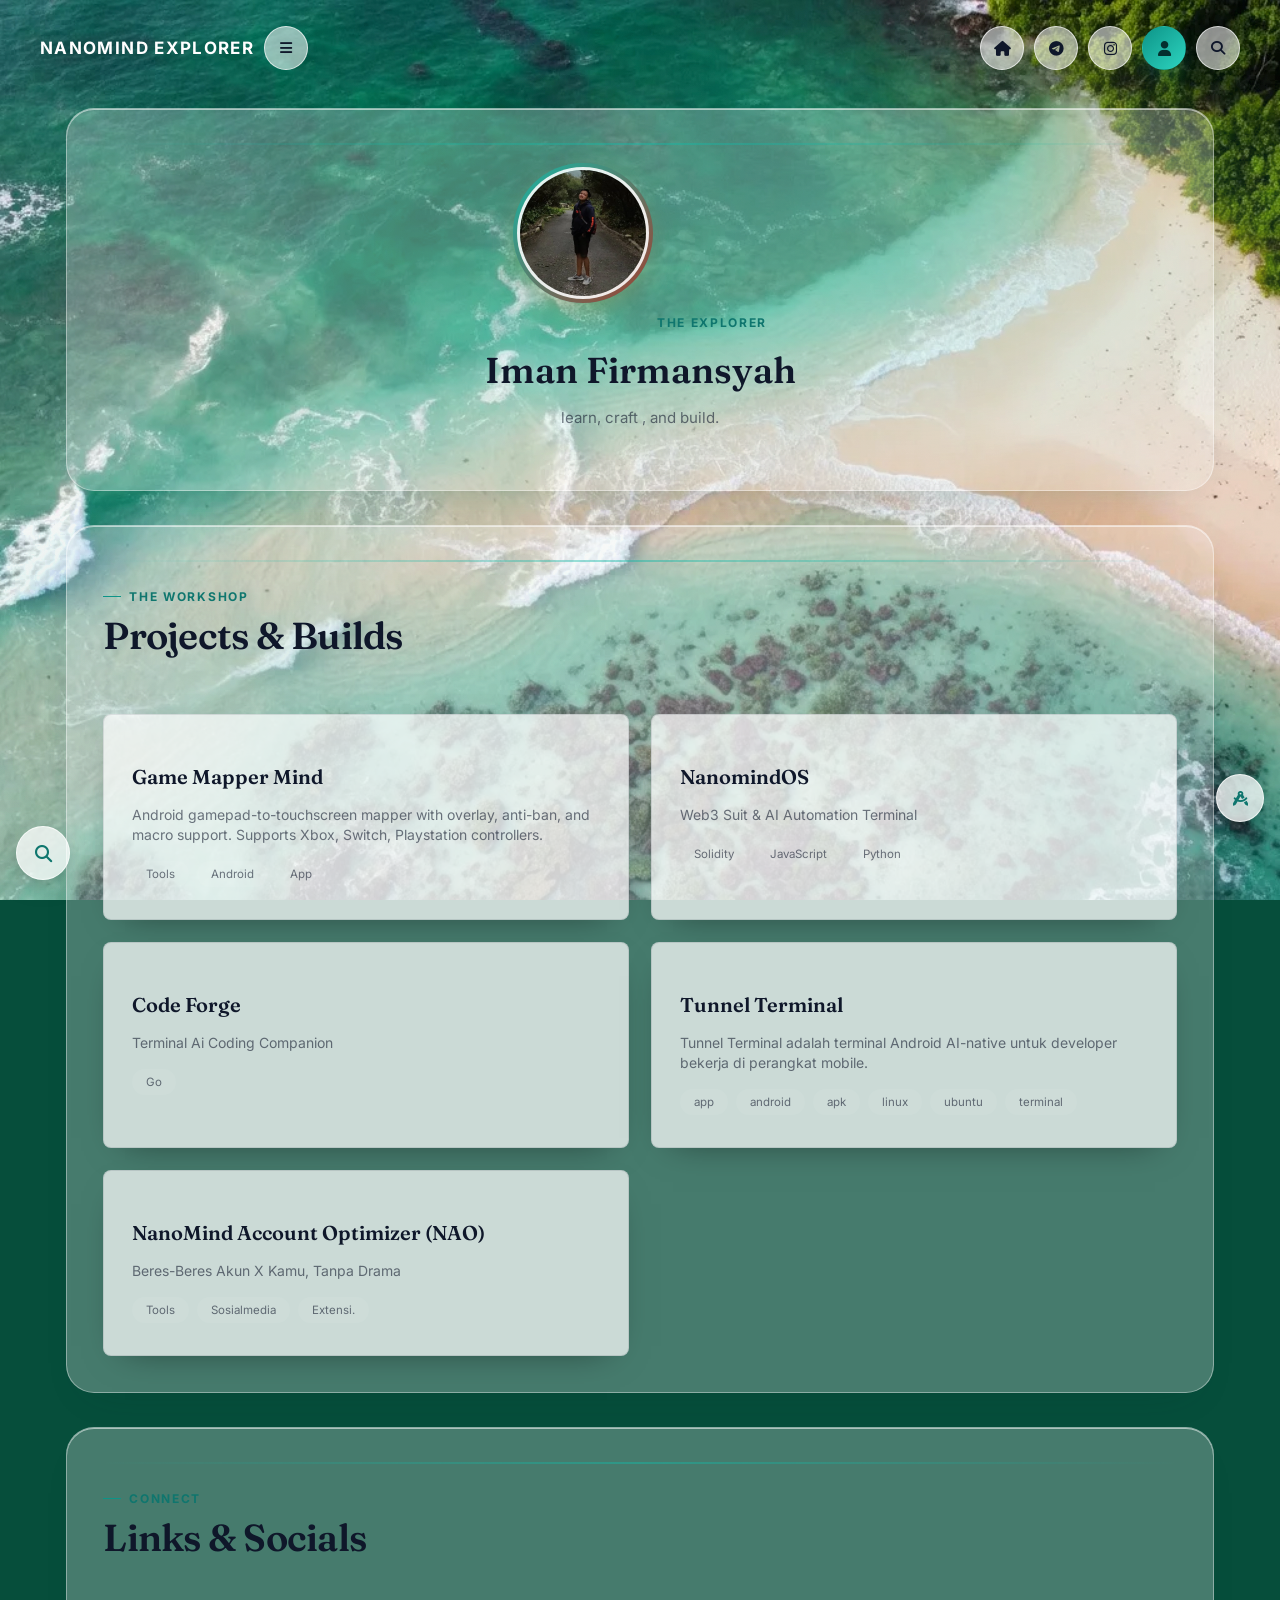
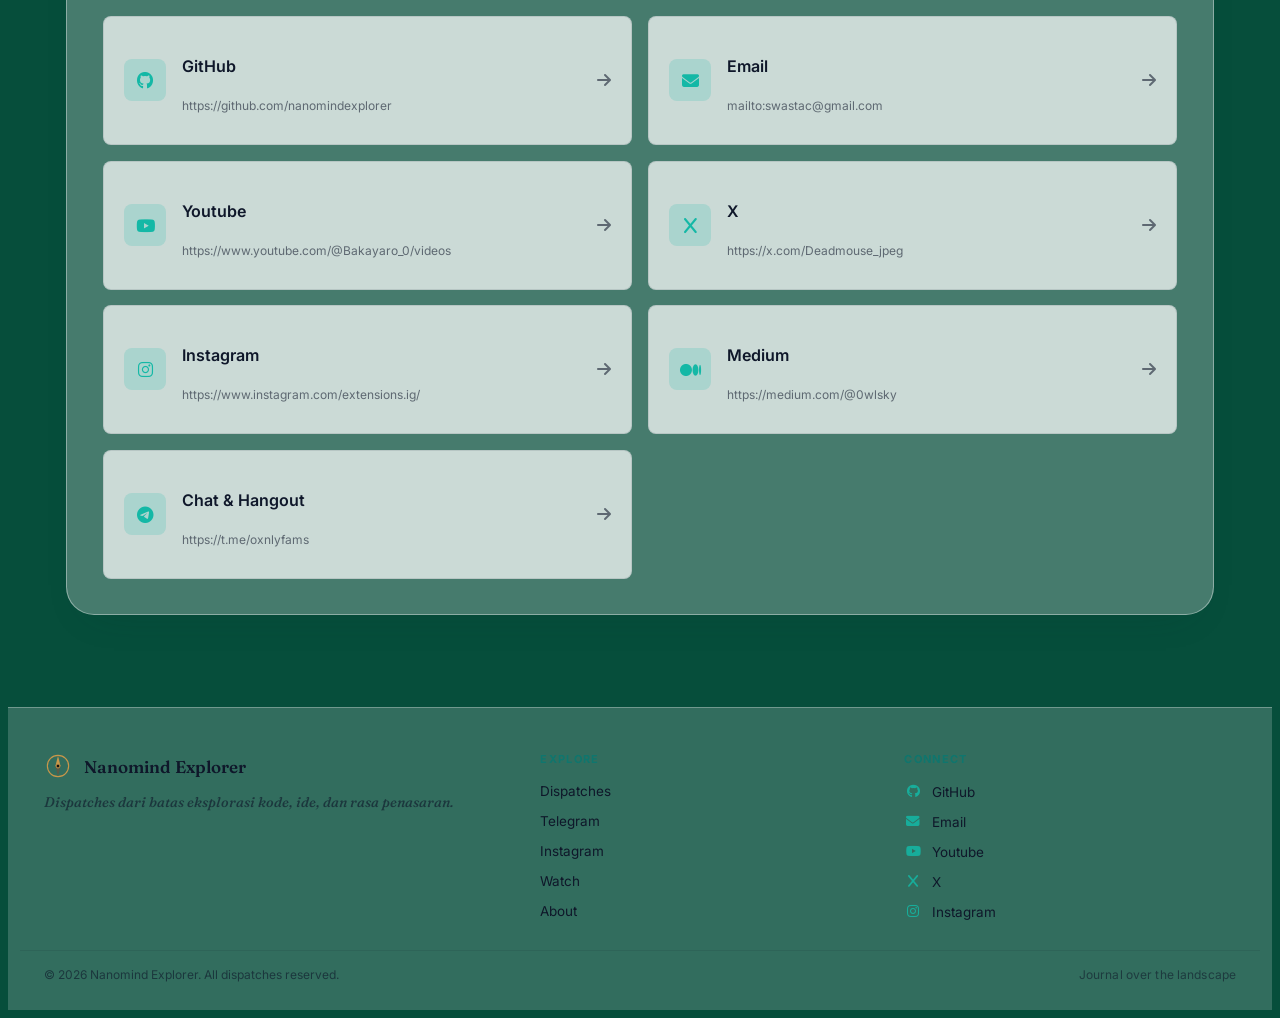
==== about.html @ 2b9ac70d "fix: kill scroll glitch, widen cards, drop panel blur Remove backdrop-filter from wanderlust surface" ====
<!DOCTYPE html>
<html lang="id">
<head>
    <meta charset="UTF-8">
    <meta name="viewport" content="width=1280">
    <script>
    // SELF-HEAL, sekali per browser: paksa bersihkan Service Worker LAMA +
    // seluruh Cache Storage, TANPA bergantung ke siklus update SW normal
    // (yang gak terjamin cepat — bisa nunggu sampai 1 jam / navigasi
    // berikutnya). Taruh paling awal <head>, sebelum resource lain, supaya
    // langsung kejadian begitu HTML ini (yang sudah pasti fresh) kebuka.
    // Naikkan angka di NANOMIND_SW_HEAL_FLAG kalau di masa depan perlu
    // heal ulang lagi.
    (function () {
        var FLAG = 'nanomind_sw_heal_v6';
        try { if (localStorage.getItem(FLAG) === '1') return; } catch (e) { return; }
        if (!('serviceWorker' in navigator)) {
            try { localStorage.setItem(FLAG, '1'); } catch (e) {}
            return;
        }
        Promise.resolve().then(async function () {
            try {
                var regs = await navigator.serviceWorker.getRegistrations();
                await Promise.all(regs.map(function (r) { return r.unregister(); }));
                if (window.caches) {
                    var keys = await caches.keys();
                    await Promise.all(keys.map(function (k) { return caches.delete(k); }));
                }
                try { localStorage.setItem(FLAG, '1'); } catch (e) {}
                if (regs.length) location.reload();
            } catch (e) { /* biarkan alur normal yang urus kalau ini gagal */ }
        });
    })();
    </script>
    <title>About — Nanomind Explorer</title>
    <meta name="description" content="Tentang penulis di balik Nanomind Explorer — proyek, alat, dan cara menghubungi.">
    <meta name="theme-color" content="#064e3b">
    <meta property="og:type" content="website">
    <meta property="og:title" content="About — Nanomind Explorer">
    <meta property="og:description" content="Tentang penulis di balik Nanomind Explorer — proyek, alat, dan cara menghubungi.">
    <meta property="og:image" content="https://raw.githubusercontent.com/NanoMindExplorer/nanomind/main/bg-ghibli-poster.jpg">
    <link rel="icon" type="image/svg+xml" href="favicon.svg">
    <link rel="icon" type="image/png" sizes="32x32" href="icons/icon-32.png">
    <link rel="apple-touch-icon" href="icons/apple-touch-icon.png">
    <link rel="manifest" href="manifest.json">
    <link rel="preconnect" href="https://raw.githubusercontent.com">
    <link rel="preconnect" href="https://api.github.com">
    <link rel="stylesheet" href="https://cdnjs.cloudflare.com/ajax/libs/font-awesome/6.4.0/css/all.min.css">
    <link rel="preload" href="fonts/inter-400.woff2" as="font" type="font/woff2" crossorigin>
    <link rel="preload" href="fonts/fraunces-600.woff2" as="font" type="font/woff2" crossorigin>
    <link rel="stylesheet" href="style.css?v=40">
    <meta http-equiv="Cache-Control" content="no-cache, no-store, must-revalidate">
    <meta http-equiv="Pragma" content="no-cache">
    <meta http-equiv="Expires" content="0">
</head>
<body>
    <a class="skip-link" href="#mainContent">Loncat ke konten</a>
    <div id="offlineBanner" class="offline-banner hidden" role="status">Anda offline — menampilkan cache lokal bila ada.</div>
    <noscript><div style="padding:60px 24px;text-align:center;font-family:sans-serif;background:#14140F;color:#EDE8DA;">Situs ini membutuhkan JavaScript untuk menampilkan konten. Mohon aktifkan JavaScript di browser Anda.</div></noscript>

    <div id="pageLoader" aria-hidden="true">
        <svg class="loader-mark" viewBox="0 0 100 100">
            <circle cx="50" cy="50" r="38" fill="none" stroke="#C9974A" stroke-width="2.4"/>
            <polygon points="50,13 59,50 41,50" fill="#C9974A"/>
            <polygon points="50,87 59,50 41,50" fill="#5C5A48"/>
            <circle cx="50" cy="50" r="6.5" fill="#14140F" stroke="#C9974A" stroke-width="2.2"/>
        </svg>
    </div>

    <div id="navPlaceholder"></div>
    <div class="mobile-nav-backdrop" id="mobileNavBackdrop"></div>
    <div class="mobile-nav-panel" id="mobileNavPanel"></div>

    <main id="mainContent" class="journal-main">
        <div class="journal-stack journal-stack--narrow">
            <section class="section-surface about-hero reveal">
                <div class="avatar-ring mb-6"><img id="aboutAvatar" src="media/avatar.webp" alt="Avatar" width="132" height="132"></div>
                <p class="eyebrow justify-center mb-4">The Explorer</p>
                <h1 class="font-display font-semibold text-4xl md:text-5xl mb-4" style="color:var(--parchment-text)" id="aboutName">Your Name</h1>
                <p class="font-ui max-w-xl mx-auto" style="color:var(--muted-on-ink)" id="aboutBio">Bio</p>
                <div class="mt-6">
                    <button class="btn-ghost hidden admin-only" id="editProfileBtn"><i class="fas fa-pen"></i> Edit Profile</button>
                </div>
            </section>

            <section class="section-surface reveal">
                <div class="section-surface-head flex-wrap gap-4">
                    <div>
                        <span class="eyebrow">The Workshop</span>
                        <h2 class="section-title">Projects & Builds</h2>
                    </div>
                    <button class="btn-primary hidden admin-only" id="addProjectBtn"><i class="fas fa-plus"></i> Add Project</button>
                </div>
                <div class="workshop-grid" id="projectsGrid"></div>
            </section>

            <section class="section-surface reveal">
                <div class="section-surface-head flex-wrap gap-4">
                    <div>
                        <span class="eyebrow">Connect</span>
                        <h2 class="section-title">Links & Socials</h2>
                    </div>
                    <button class="btn-primary hidden admin-only" id="addLinkBtn"><i class="fas fa-plus"></i> Add Link</button>
                </div>
                <div class="grid grid-cols-1 md:grid-cols-2 gap-4" id="linksList"></div>
            </section>
        </div>
    </main>

    <div id="footerPlaceholder"></div>

    <button class="search-fab" id="searchFab" title="Search (Ctrl+K)" aria-label="Buka pencarian"><i class="fas fa-search"></i></button>
    <button class="admin-fab hidden" id="adminFab" title="Admin"><i class="fas fa-compass-drafting"></i></button>
    <button class="back-to-top" id="backToTopBtn" title="Kembali ke atas" aria-label="Kembali ke atas"><i class="fas fa-arrow-up"></i></button>

    <div id="modalsPlaceholder"></div>

    <script src="script.js?v=40"></script>
</body>
</html>
---- style.css ----
/* Nanomind Explorer — design system + Sprint 3 utilities */
@import url("fonts.css");


/* ===== Utility layer (replaces Tailwind CDN) ===== */
.flex { display: flex; }
.inline-flex { display: inline-flex; }
.grid { display: grid; }
.hidden { display: none !important; }
.block { display: block; }
.flex-1 { flex: 1 1 0%; }
.flex-wrap { flex-wrap: wrap; }
.items-center { align-items: center; }
.justify-center { justify-content: center; }
.justify-between { justify-content: space-between; }
.gap-1 { gap: 0.25rem; }
.gap-2 { gap: 0.5rem; }
.gap-3 { gap: 0.75rem; }
.gap-4 { gap: 1rem; }
.grid-cols-1 { grid-template-columns: repeat(1, minmax(0, 1fr)); }
.grid-cols-2 { grid-template-columns: repeat(2, minmax(0, 1fr)); }
@media (min-width: 768px) {
  .md\:grid-cols-2 { grid-template-columns: repeat(2, minmax(0, 1fr)); }
  .md\:text-5xl { font-size: 3rem; line-height: 1.1; }
}
.space-y-4 > * + * { margin-top: 1rem; }

.mt-2 { margin-top: 0.5rem; }
.mt-3 { margin-top: 0.75rem; }
.mt-4 { margin-top: 1rem; }
.mt-5 { margin-top: 1.25rem; }
.mt-6 { margin-top: 1.5rem; }
.mt-8 { margin-top: 2rem; }
.mt-10 { margin-top: 2.5rem; }
.mb-1 { margin-bottom: 0.25rem; }
.mb-2 { margin-bottom: 0.5rem; }
.mb-3 { margin-bottom: 0.75rem; }
.mb-4 { margin-bottom: 1rem; }
.mb-5 { margin-bottom: 1.25rem; }
.mb-6 { margin-bottom: 1.5rem; }
.mb-8 { margin-bottom: 2rem; }
.mx-auto { margin-left: auto; margin-right: auto; }
.mx-6 { margin-left: 1.5rem; margin-right: 1.5rem; }
.my-16 { margin-top: 4rem; margin-bottom: 4rem; }
.px-6 { padding-left: 1.5rem; padding-right: 1.5rem; }
.py-10 { padding-top: 2.5rem; padding-bottom: 2.5rem; }
.pt-2 { padding-top: 0.5rem; }

.w-14 { width: 3.5rem; }
.h-14 { height: 3.5rem; }
.w-full { width: 100%; }
.min-w-0 { min-width: 0; }
.max-w-xl { max-width: 36rem; }
.max-w-\[820px\] { max-width: 820px; }

.text-xs { font-size: 0.75rem; line-height: 1rem; }
.text-sm { font-size: 0.875rem; line-height: 1.25rem; }
.text-xl { font-size: 1.25rem; line-height: 1.75rem; }
.text-2xl { font-size: 1.5rem; line-height: 2rem; }
.text-3xl { font-size: 1.875rem; line-height: 2.25rem; }
.text-4xl { font-size: 2.25rem; line-height: 2.5rem; }
.text-5xl { font-size: 3rem; line-height: 1.1; }
.text-center { text-align: center; }
.text-left { text-align: left; }
.font-semibold { font-weight: 600; }
.rounded-lg { border-radius: 0.5rem; }

/* micro-interaction helpers */
.pressable { transition: transform 0.2s cubic-bezier(0.16,1,0.3,1), box-shadow 0.25s; }
.pressable:active { transform: scale(0.98); }
.img-cover { width: 100%; height: 100%; object-fit: cover; display: block; }
.img-fade { opacity: 0; transition: opacity 0.45s ease; }
.img-fade.is-loaded { opacity: 1; }

/* ============================================================
   NANOMIND EXPLORER — "EXPEDITION JOURNAL" DESIGN SYSTEM
   Shared across index.html, article.html, about.html
   ============================================================ */

:root {
    /* Shell (dark, photography-forward) */
    --ink: #14140F;
    --ink-2: #1B1A13;
    --ink-3: #242219;
    --border-ink: rgba(237, 232, 218, 0.10);
    --border-ink-strong: rgba(237, 232, 218, 0.22);
    --parchment-text: #EDE8DA;
    --muted-on-ink: #9C9585;

    /* Reading page (paper, warm) */
    --paper: #F1ECDD;
    --paper-2: #E7E0CB;
    --ink-text: #221E12;
    --muted-on-paper: #6B6455;
    --border-paper: rgba(34, 30, 18, 0.12);

    /* Signature accents */
    --brass: #C9974A;
    --brass-soft: rgba(201, 151, 74, 0.16);
    --rust: #A23E2E;
    --rust-soft: rgba(162, 62, 46, 0.16);
    --moss: #5C6E4F;
    --moss-soft: rgba(92, 110, 79, 0.16);
    --slate: #4A5A63;
    --slate-soft: rgba(74, 90, 99, 0.16);

    --accent: var(--brass);
    --accent-soft: var(--brass-soft);
}
.accent-brass { --accent: var(--brass); --accent-soft: var(--brass-soft); }
.accent-rust { --accent: var(--rust); --accent-soft: var(--rust-soft); }
.accent-moss { --accent: var(--moss); --accent-soft: var(--moss-soft); }
.accent-slate { --accent: var(--slate); --accent-soft: var(--slate-soft); }

* { -webkit-tap-highlight-color: transparent; box-sizing: border-box; }
html {
    scroll-behavior: smooth;
    /* Cegah scroll-chaining: scroll vertikal halaman gak nyeret ke rail horizontal
       atau sebaliknya — sumber glitch saat scroll lewat section dgn overflow. */
    overscroll-behavior-y: none;
}
@media (prefers-reduced-motion: reduce) {
    html { scroll-behavior: auto; }
}
body {
    font-family: 'Source Serif 4', Georgia, serif;
    background: var(--ink);
    color: var(--parchment-text);
    overflow-x: hidden;
    min-height: 100vh;
    position: relative;
}
body.has-living-bg { background: #0b0d0b; }
.font-display { font-family: 'Fraunces', Georgia, serif; font-optical-sizing: auto; }
.font-ui { font-family: 'Inter', sans-serif; }
a { color: inherit; }
@media (prefers-reduced-motion: reduce) {
    *, *::before, *::after { animation-duration: 0.001ms !important; animation-iteration-count: 1 !important; transition-duration: 0.001ms !important; scroll-behavior: auto !important; }
}

/* ===== Ghibli-inspired background — static art only (no video shake) =====
   z-index: -1 keeps bg behind all content without stacking hacks */
.living-bg {
    position: fixed;
    inset: 0;
    z-index: -1;
    overflow: hidden;
    pointer-events: none;
    background: #121410;
}
.living-bg-poster {
    position: absolute;
    inset: 0;
    width: 100%;
    height: 100%;
    background-color: #121410;
    background-image: url('media/bg-ghibli-poster.jpg');
    background-size: cover;
    background-position: center center;
    background-repeat: no-repeat;
    /* Brighter so laundry/river scene reads clearly */
    filter: brightness(1.08) contrast(1.04) saturate(1.06);
    image-rendering: auto;
}
@supports (background-image: url('media/bg-ghibli-poster.webp')) {
    .living-bg-poster { background-image: url('media/bg-ghibli-poster.webp'); }
}
/* Soft warm wash — even, no edge hotspots that look like banding */
.living-bg-glow {
    position: absolute;
    inset: 0;
    background:
        radial-gradient(ellipse 70% 55% at 50% 40%, rgba(255, 210, 140, 0.12), transparent 70%),
        radial-gradient(ellipse 55% 45% at 20% 75%, rgba(90, 130, 110, 0.08), transparent 65%);
    opacity: 1;
}
/* Slightly stronger even scrim so journal panels sit cleanly on landscape */
.living-bg-veil {
    position: absolute;
    inset: 0;
    background: rgba(12, 14, 12, 0.48);
}
.living-bg-noise {
    position: absolute;
    inset: 0;
    opacity: 0.02;
    background-image: url("data:image/svg+xml,%3Csvg viewBox='0 0 200 200' xmlns='http://www.w3.org/2000/svg'%3E%3Cfilter id='n'%3E%3CfeTurbulence type='fractalNoise' baseFrequency='0.9' numOctaves='2' stitchTiles='stitch'/%3E%3C/filter%3E%3Crect width='100%25' height='100%25' filter='url(%23n)'/%3E%3C/svg%3E");
    background-size: 160px 160px;
    pointer-events: none;
}
@media (max-width: 720px) {
    .living-bg-poster {
        filter: brightness(1.05) contrast(1.03) saturate(1.05);
    }
    .living-bg-veil {
        background: rgba(12, 14, 12, 0.52);
    }
}

/* ===== Journal layout — content panels over landscape (Option A) ===== */
.journal-main { position: relative; z-index: 1; }
.journal-stack {
    max-width: 1200px;
    margin: 0 auto;
    padding: 0 20px 72px;
    display: flex;
    flex-direction: column;
    gap: 28px;
}
.journal-stack--narrow { max-width: 1000px; padding-top: 28px; }
.section-surface {
    /* Background jadi solid (sebelumnya rgba 0.92 + backdrop-filter blur).
       backdrop-filter pada banyak section + position:fixed bg adalah sumber
       glitch/tearing saat scroll — blur direpaint tiap frame di GPU mobile.
       Solid bg + contain:paint menghilangkan beban itu tanpa ngaruh visually. */
    background: rgb(20, 19, 14);
    border: 1px solid var(--border-ink);
    border-radius: 14px;
    padding: clamp(22px, 3.5vw, 36px);
    box-shadow:
        0 18px 50px -28px rgba(0, 0, 0, 0.75),
        0 0 0 1px rgba(201, 151, 74, 0.04);
    contain: paint;
    will-change: auto;
}
.section-surface-head {
    display: flex;
    align-items: flex-start;
    justify-content: space-between;
    gap: 16px;
    margin-bottom: 22px;
}
.section-title {
    font-family: 'Fraunces', Georgia, serif;
    font-weight: 600;
    font-size: clamp(1.65rem, 3vw, 2.15rem);
    color: var(--parchment-text);
    margin-top: 10px;
    letter-spacing: -0.01em;
    line-height: 1.15;
}
.section-title--lg { font-size: clamp(2rem, 4vw, 2.75rem); }
.section-sub {
    font-family: 'Inter', sans-serif;
    font-size: 13.5px;
    color: var(--muted-on-ink);
    margin-top: 8px;
    max-width: 36rem;
    line-height: 1.5;
}
.section-sub a.text-brass,
a.text-brass { color: var(--brass); text-decoration: none; border-bottom: 1px solid rgba(201,151,74,0.35); }
.section-sub a.text-brass:hover { border-bottom-color: var(--brass); }
.section-empty { color: var(--muted-on-ink); font-family: 'Inter', sans-serif; }

/* ===== Skeletons ===== */
.skeleton-block {
    background: linear-gradient(90deg,
        rgba(255,255,255,0.04) 0%,
        rgba(255,255,255,0.09) 50%,
        rgba(255,255,255,0.04) 100%);
    background-size: 200% 100%;
    animation: skeletonShimmer 1.4s ease-in-out infinite;
    border-radius: 10px;
}
@keyframes skeletonShimmer {
    0% { background-position: 100% 0; }
    100% { background-position: -100% 0; }
}
.skeleton-line {
    height: 12px;
    border-radius: 6px;
    margin-bottom: 12px;
    background: linear-gradient(90deg, rgba(255,255,255,0.05), rgba(255,255,255,0.1), rgba(255,255,255,0.05));
    background-size: 200% 100%;
    animation: skeletonShimmer 1.4s ease-in-out infinite;
}
.skeleton-line.w-32 { width: 8rem; height: 10px; }
.skeleton-line.w-24 { width: 6rem; }
.skeleton-line.w-full { width: 100%; height: 14px; }
.skeleton-line.w-4\/5 { width: 80%; }
.skeleton-hero { min-height: 70vh; }
.skeleton-hero-inner { width: 100%; min-height: 70vh; border-radius: 0 0 16px 16px; }
.skeleton-potd { display: grid; grid-template-columns: 1.35fr 1fr; gap: 0; min-height: 220px; }
@media (max-width: 860px) { .skeleton-potd { grid-template-columns: 1fr; } }
.skeleton-potd-img { min-height: 220px; border-radius: 8px; }
.skeleton-potd-text { padding: 28px 8px 8px 28px; }
.skeleton-x-rail { display: flex; gap: 16px; overflow: hidden; }
.skeleton-x-card { flex: 0 0 260px; height: 300px; }
.skeleton-dispatch-grid {
    display: grid;
    grid-template-columns: repeat(6, 1fr);
    gap: 22px;
    width: 100%;
    grid-column: 1 / -1;
}
.skeleton-card { min-height: 220px; }
.skeleton-card.span-4 { grid-column: span 4; min-height: 280px; }
.skeleton-card.span-2 { grid-column: span 2; }
@media (max-width: 860px) {
    .skeleton-dispatch-grid { grid-template-columns: 1fr 1fr; }
    .skeleton-card.span-4, .skeleton-card.span-2 { grid-column: span 2; min-height: 200px; }
}

/* ===== X Articles horizontal rail ===== */
.x-rail {
    display: flex;
    gap: 16px;
    overflow-x: auto;
    padding-bottom: 8px;
    /* scroll-snap: proximity (bukan mandatory) — mandatory bikin snap-glitch
       saat scroll vertikal halaman, terutama di trackpad / mouse wheel. */
    scroll-snap-type: x proximity;
    -webkit-overflow-scrolling: touch;
    scrollbar-width: thin;
    scrollbar-color: var(--border-ink-strong) transparent;
    overscroll-behavior-x: contain;
}
.x-rail::-webkit-scrollbar { height: 6px; }
.x-rail::-webkit-scrollbar-thumb { background: var(--border-ink-strong); border-radius: 10px; }

/* Tombol panah kiri/kanan — elemen TERPISAH dari kartu, gak pernah
   nyentuh event klik kartu sama sekali. Scroll mouse-wheel (vertikal)
   di atas rail juga otomatis diterjemahkan jadi scroll horizontal
   lewat JS (lihat enableRailDragScroll di script.js). */
.rail-nav-wrap { position: relative; }
.rail-nav-btn {
    position: absolute; top: 50%; transform: translateY(-50%);
    z-index: 5; width: 36px; height: 36px; border-radius: 50%;
    background: rgba(20, 20, 15, 0.85); border: 1px solid rgba(237, 232, 218, 0.18);
    color: #EDE8DA; display: flex; align-items: center; justify-content: center;
    cursor: pointer; transition: background 0.2s, color 0.2s, transform 0.2s;
    backdrop-filter: blur(6px); font-size: 13px;
}
.rail-nav-btn:hover { background: var(--brass); color: #14140F; }
.rail-nav-btn:focus-visible { outline: 2px solid var(--brass); outline-offset: 2px; }
.rail-nav-prev { left: -6px; }
.rail-nav-next { right: -6px; }
@media (max-width: 780px) {
    /* Layar sentuh udah native swipe — tombol panah cuma nambah noise */
    .rail-nav-btn { display: none; }
}
.x-card {
    flex: 0 0 min(280px, 78vw);
    scroll-snap-align: start;
    display: flex;
    flex-direction: column;
    border-radius: 12px;
    overflow: hidden;
    background: linear-gradient(165deg, rgba(36, 40, 44, 0.95), rgba(22, 21, 16, 0.98));
    border: 1px solid rgba(74, 90, 99, 0.42);
    box-shadow: inset 0 1px 0 rgba(255,255,255,0.04);
    text-decoration: none;
    color: inherit;
    transition: transform 0.35s cubic-bezier(0.16,1,0.3,1), border-color 0.25s, box-shadow 0.35s;
}
.x-card:hover {
    transform: translateY(-3px);
    border-color: rgba(201, 151, 74, 0.45);
    box-shadow: 0 14px 36px -18px rgba(0,0,0,0.65), inset 0 1px 0 rgba(255,255,255,0.06);
}
.x-card:focus-visible { outline: 2px solid var(--brass); outline-offset: 3px; }
.x-card .x-thumb {
    position: relative;
    aspect-ratio: 16/10;
    overflow: hidden;
    background: var(--ink);
}
.x-card .x-thumb picture { display: block; width: 100%; height: 100%; }
.x-card .x-thumb img {
    width: 100%; height: 100%; object-fit: cover; display: block;
    transition: transform 0.7s cubic-bezier(0.16,1,0.3,1);
    -webkit-user-drag: none; /* Chrome/Safari: cegah native image-drag */
    user-drag: none;
}
.x-card:hover .x-thumb img { transform: scale(1.05); }
.x-card .x-thumb .x-source-badge { top: 10px; left: 10px; }
.x-card .x-body { padding: 14px 14px 16px; display: flex; flex-direction: column; gap: 8px; flex: 1; }

/* === Placeholder cards (sebelum fxtwitter fetch selesai) === */
.x-card-placeholder .x-thumb-placeholder {
    width: 100%; height: 100%;
    display: flex; align-items: center; justify-content: center;
    background: linear-gradient(135deg, rgba(36,40,44,0.6), rgba(22,21,16,0.8));
    color: rgba(201,151,74,0.4);
    font-size: 32px;
}
.x-card-placeholder .x-body h3 {
    color: var(--muted-on-ink);
    font-style: italic;
    opacity: 0.7;
}
.x-dek-placeholder { opacity: 0.5; font-size: 13px; }
.x-meta-placeholder { opacity: 0.4; }
.x-card-placeholder:hover { border-color: rgba(201,151,74,0.3); }
.x-card-placeholder:hover .x-thumb-placeholder { color: rgba(201,151,74,0.6); }
.x-card .x-body h3 {
    font-family: 'Fraunces', serif;
    font-weight: 600;
    font-size: 16.5px;
    line-height: 1.3;
    color: var(--parchment-text);
    display: -webkit-box;
    -webkit-line-clamp: 3;
    -webkit-box-orient: vertical;
    overflow: hidden;
}
.x-card .x-dek {
    font-family: 'Inter', sans-serif;
    font-size: 12px;
    line-height: 1.45;
    color: var(--muted-on-ink);
    display: -webkit-box;
    -webkit-line-clamp: 2;
    -webkit-box-orient: vertical;
    overflow: hidden;
}
.x-card .x-meta {
    margin-top: auto;
    font-family: 'Inter', sans-serif;
    font-size: 11px;
    color: var(--muted-on-ink);
    display: flex;
    gap: 8px;
    align-items: center;
    padding-top: 4px;
}

/* About hero inside panel */
.about-hero { text-align: center; padding-top: 36px; padding-bottom: 36px; }
.avatar-ring {
    position: relative;
    padding: 4px;
    border-radius: 50%;
    background: linear-gradient(135deg, var(--brass), var(--rust));
    display: inline-block;
    box-shadow: 0 12px 36px -12px rgba(201, 151, 74, 0.55);
}
.avatar-ring img {
    border-radius: 50%;
    display: block;
    width: 132px;
    height: 132px;
    object-fit: cover;
    background: var(--ink-3);
    border: 3px solid var(--ink-2);
}
.about-hero #aboutName { margin-top: 4px; }
.about-hero #aboutBio {
    max-width: 34rem;
    margin-left: auto;
    margin-right: auto;
    line-height: 1.6;
    font-size: 15px;
}
a:focus-visible, button:focus-visible, [tabindex]:focus-visible, input:focus-visible, textarea:focus-visible, select:focus-visible { outline: 2px solid var(--brass); outline-offset: 3px; border-radius: 4px; }
::selection { background: var(--brass); color: var(--ink); }
::-webkit-scrollbar { width: 8px; height: 8px; } ::-webkit-scrollbar-track { background: var(--ink); } ::-webkit-scrollbar-thumb { background: var(--border-ink-strong); border-radius: 10px; }

/* ===== Page Loader ===== */
#pageLoader { position: fixed; inset: 0; background: var(--ink); z-index: 500; display: flex; align-items: center; justify-content: center; transition: opacity 0.5s ease, visibility 0.5s ease; }
#pageLoader.hide { opacity: 0; visibility: hidden; }
.loader-mark { width: 56px; height: 56px; animation: pulseMark 1.5s ease-in-out infinite; }
@keyframes pulseMark { 0%, 100% { transform: scale(1); opacity: 1; } 50% { transform: scale(1.12); opacity: 0.55; } }

/* ===== Article direct-fetch loading state =====
   Tampil saat X/Medium article di-fetch langsung by-ID (fallback kalau
   bulk load belum kelar / gagal sebagian). */
.article-loading-state {
    max-width: 640px;
    margin: 96px auto;
    padding: 48px 24px;
    text-align: center;
    font-family: 'Inter', sans-serif;
    color: var(--parchment-text);
}
.article-loading-spinner {
    width: 42px;
    height: 42px;
    margin: 0 auto 22px;
    border: 3px solid rgba(201, 151, 74, 0.18);
    border-top-color: var(--brass);
    border-radius: 50%;
    animation: articleSpin 0.9s linear infinite;
}
@keyframes articleSpin { to { transform: rotate(360deg); } }
.article-loading-sub { color: var(--muted-on-ink); font-size: 12.5px; margin-top: 6px; }

/* ===== Utility / type scale ===== */
.reveal { opacity: 0; transform: translateY(28px); transition: all 0.9s cubic-bezier(0.16, 1, 0.3, 1); }
.reveal.visible { opacity: 1; transform: translateY(0); }
.eyebrow { font-family: 'Inter', sans-serif; font-size: 12px; font-weight: 700; letter-spacing: 0.14em; text-transform: uppercase; color: var(--accent); display: inline-flex; align-items: center; gap: 8px; }
.eyebrow::before { content: ''; width: 18px; height: 1.5px; background: var(--accent); display: inline-block; }
.eyebrow.justify-center { justify-content: center; }
.eyebrow.justify-center::before { display: none; }
.rule { height: 1px; background: var(--border-ink); border: none; }
.rule-paper { height: 1px; background: var(--border-paper); border: none; }
.t-display { font-family: 'Fraunces', Georgia, serif; font-weight: 600; letter-spacing: -0.01em; color: var(--parchment-text); line-height: 1.15; }
.t-body { font-family: 'Source Serif 4', Georgia, serif; color: var(--parchment-text); line-height: 1.65; }
.t-ui { font-family: 'Inter', sans-serif; color: var(--parchment-text); }
.t-meta { font-family: 'Inter', sans-serif; font-size: 12px; color: var(--muted-on-ink); letter-spacing: 0.01em; }
.t-muted { color: var(--muted-on-ink); }

/* ===== Reading progress (article) ===== */
.reading-progress {
    position: fixed;
    top: 0;
    left: 0;
    height: 3px;
    width: 0%;
    z-index: 60;
    background: linear-gradient(90deg, var(--brass), #E0B067);
    box-shadow: 0 0 12px rgba(201, 151, 74, 0.45);
    pointer-events: none;
    transition: width 0.08s linear;
}

/* ===== Nav ===== */
.site-nav {
    position: sticky;
    top: 0;
    z-index: 40;
    backdrop-filter: blur(18px) saturate(1.2);
    -webkit-backdrop-filter: blur(18px) saturate(1.2);
    background: rgba(14, 14, 11, 0.82);
    border-bottom: 1px solid rgba(201, 151, 74, 0.14);
    box-shadow: 0 8px 28px -18px rgba(0, 0, 0, 0.65);
}
.nav-inner { max-width: 1200px; margin: 0 auto; padding: 14px 24px; display: flex; align-items: center; justify-content: space-between; gap: 16px; }
.brand-cluster { display: flex; align-items: center; gap: 10px; }
.wl-burger,
.wl-nav-circles { display: none; }
.brand { display: flex; align-items: center; gap: 12px; text-decoration: none; }
.brand:hover .brand-name { color: var(--brass); }
.brand-mark { width: 34px; height: 34px; flex-shrink: 0; filter: drop-shadow(0 2px 8px rgba(201,151,74,0.25)); transition: transform 0.3s; }
.brand:hover .brand-mark { transform: rotate(-8deg) scale(1.04); }
.brand-name { font-family: 'Fraunces', serif; font-weight: 600; font-size: 19px; letter-spacing: 0.01em; color: var(--parchment-text); transition: color 0.2s; }
.brand-tagline { font-family: 'Inter', sans-serif; font-size: 10.5px; color: var(--muted-on-ink); letter-spacing: 0.04em; display: block; margin-top: -2px; max-width: 220px; white-space: nowrap; overflow: hidden; text-overflow: ellipsis; }
.nav-links {
    display: flex;
    align-items: center;
    gap: 4px;
    padding: 4px;
    border-radius: 100px;
    background: rgba(255,255,255,0.03);
    border: 1px solid var(--border-ink);
}
.nav-link {
    font-family: 'Inter', sans-serif;
    font-size: 13.5px;
    font-weight: 500;
    padding: 8px 16px;
    border-radius: 100px;
    color: var(--muted-on-ink);
    transition: all 0.22s;
    position: relative;
    text-decoration: none;
}
.nav-link:hover { color: var(--parchment-text); background: rgba(255,255,255,0.05); }
.nav-link.active {
    color: #16140C;
    background: linear-gradient(135deg, var(--brass), #D4A85A);
    font-weight: 600;
    box-shadow: 0 4px 14px -4px rgba(201, 151, 74, 0.55);
}
.nav-icon-btn {
    width: 40px; height: 40px; border-radius: 12px;
    background: rgba(255,255,255,0.04);
    border: 1px solid var(--border-ink);
    color: var(--parchment-text);
    display: flex; align-items: center; justify-content: center;
    font-size: 14px; transition: all 0.25s;
}
.nav-icon-btn:hover { border-color: var(--brass); color: var(--brass); background: var(--brass-soft); }
.mobile-menu-btn { display: none; }
@media (max-width: 860px) {
    .nav-links { display: none; }
    .mobile-menu-btn { display: flex; }
    .brand-tagline { display: none; }
}
.mobile-nav-backdrop { position: fixed; inset: 0; background: rgba(0,0,0,0.6); z-index: 85; opacity: 0; pointer-events: none; transition: opacity 0.3s; }
.mobile-nav-backdrop.open { opacity: 1; pointer-events: auto; }
.mobile-nav-panel {
    position: fixed; top: 0; right: 0; height: 100vh; width: 78vw; max-width: 320px;
    background: rgba(18, 17, 13, 0.98);
    border-left: 1px solid rgba(201, 151, 74, 0.16);
    z-index: 90;
    transform: translateX(100%);
    transition: transform 0.4s cubic-bezier(0.16,1,0.3,1);
    padding: 100px 28px 40px;
    display: flex; flex-direction: column; gap: 6px;
    backdrop-filter: blur(16px);
}
.mobile-nav-panel.open { transform: translateX(0); }
.mobile-nav-panel a {
    font-family: 'Inter', sans-serif;
    padding: 14px 16px;
    font-size: 16px;
    font-weight: 600;
    color: var(--muted-on-ink);
    border-radius: 12px;
    border: 1px solid transparent;
    text-decoration: none;
}
.mobile-nav-panel a.active {
    color: var(--ink);
    background: linear-gradient(135deg, var(--brass), #D4A85A);
    border-color: transparent;
}
.mobile-nav-panel a:hover:not(.active) { color: var(--brass); background: rgba(201,151,74,0.08); border-color: rgba(201,151,74,0.2); }

/* ===== Buttons ===== */
.btn-primary {
    font-family: 'Inter', sans-serif;
    background: linear-gradient(135deg, var(--brass), #E0B067);
    color: #16140C; font-weight: 700; font-size: 14px;
    padding: 13px 26px; border-radius: 8px;
    transition: transform 0.25s cubic-bezier(0.16,1,0.3,1), box-shadow 0.3s, filter 0.25s;
    display: inline-flex; align-items: center; justify-content: center; gap: 8px;
    border: none; letter-spacing: 0.01em; cursor: pointer;
}
.btn-primary:hover { box-shadow: 0 10px 28px -6px rgba(201,151,74,0.55); transform: translateY(-2px); filter: brightness(1.03); }
.btn-primary:active { transform: translateY(0) scale(0.98); }
.btn-primary:disabled { opacity: 0.55; transform: none; box-shadow: none; filter: none; }
.btn-ghost {
    font-family: 'Inter', sans-serif;
    background: transparent;
    border: 1px solid var(--border-ink-strong);
    color: var(--parchment-text); font-weight: 500; font-size: 14px;
    padding: 12px 24px; border-radius: 8px;
    transition: transform 0.25s cubic-bezier(0.16,1,0.3,1), border-color 0.25s, color 0.25s, background 0.25s;
    display: inline-flex; align-items: center; justify-content: center; gap: 8px;
    cursor: pointer;
}
.btn-ghost:hover { border-color: var(--brass); color: var(--brass); background: rgba(201,151,74,0.06); transform: translateY(-1px); }
.btn-ghost:active { transform: scale(0.98); }
.btn-ghost.on-paper { border-color: var(--border-paper); color: var(--ink-text); }
.btn-ghost.on-paper:hover { border-color: var(--rust); color: var(--rust); }

/* ===== Cards: Dispatch (article) cards ===== */
.dispatch-card { position: relative; display: block; border-radius: 8px; overflow: hidden; background: var(--ink-2); border: 1px solid var(--border-ink); transition: transform 0.45s cubic-bezier(0.16,1,0.3,1), border-color 0.3s, box-shadow 0.35s; box-shadow: 0 12px 36px -22px rgba(0,0,0,0.7); }
.dispatch-card:hover {
    transform: translateY(-3px);
    border-color: var(--border-ink-strong);
    box-shadow: 0 18px 44px -18px rgba(0,0,0,0.75), 0 0 0 1px rgba(201,151,74,0.14);
}
.dispatch-card .thumb { position: relative; overflow: hidden; aspect-ratio: 4/3; background: var(--ink-3); }
.dispatch-card.size-lg .thumb { aspect-ratio: 16/10; }
.dispatch-card .thumb picture { display: block; width: 100%; height: 100%; }
.dispatch-card .thumb img { width: 100%; height: 100%; object-fit: cover; transition: transform 0.8s cubic-bezier(0.16,1,0.3,1); display: block; }
.dispatch-card:hover .thumb img { transform: scale(1.06); }
.dispatch-card .thumb::after { content: ''; position: absolute; inset: 0; background: linear-gradient(to top, rgba(20,20,15,0.85), transparent 55%); }
.dispatch-card.from-x { border-color: rgba(74, 90, 99, 0.45); }
.dispatch-card.from-medium { border-color: rgba(92, 110, 79, 0.45); }
.dispatch-card .card-body { padding: 18px 4px 4px; }
.dispatch-card .card-eyebrow { font-family: 'Inter', sans-serif; font-size: 10.5px; font-weight: 700; letter-spacing: 0.1em; text-transform: uppercase; color: var(--accent); margin-bottom: 8px; display: block; }
.dispatch-card h3 { font-family: 'Fraunces', serif; font-weight: 600; line-height: 1.25; color: var(--parchment-text); }
.dispatch-card.size-lg h3 { font-size: 26px; } .dispatch-card.size-md h3 { font-size: 19px; } .dispatch-card.size-sm h3 { font-size: 16px; }
.dispatch-card .card-dek {
    font-family: 'Inter', sans-serif;
    font-size: 12.5px;
    line-height: 1.45;
    color: var(--muted-on-ink);
    margin-top: 8px;
    display: -webkit-box;
    -webkit-line-clamp: 2;
    -webkit-box-orient: vertical;
    overflow: hidden;
}
.dispatch-card.size-sm .card-dek { display: none; }
.dispatch-card .card-meta { font-family: 'Inter', sans-serif; font-size: 11.5px; color: var(--muted-on-ink); margin-top: 10px; display: flex; gap: 10px; align-items: center; }
/* X badge reused on rail + cards */
.x-source-badge {
    position: absolute; top: 10px; left: 10px; z-index: 2;
    display: inline-flex; align-items: center; gap: 6px;
    font-family: 'Inter', sans-serif; font-size: 10.5px; font-weight: 700;
    letter-spacing: 0.06em; text-transform: uppercase;
    padding: 5px 10px; border-radius: 100px;
    background: rgba(20, 20, 15, 0.82); color: #EDE8DA;
    border: 1px solid rgba(237, 232, 218, 0.18);
    backdrop-filter: blur(8px);
}
.x-source-badge i { font-size: 11px; color: var(--brass); }
.dispatch-grid { display: grid; grid-template-columns: repeat(6, 1fr); gap: 28px; }
.dispatch-grid .span-4 { grid-column: span 4; } .dispatch-grid .span-3 { grid-column: span 3; } .dispatch-grid .span-2 { grid-column: span 2; }
@media (max-width: 860px) { .dispatch-grid { grid-template-columns: repeat(2, 1fr); gap: 20px; } .dispatch-grid .span-4, .dispatch-grid .span-3, .dispatch-grid .span-2 { grid-column: span 2; } }

/* ===== Category pill ===== */
.cat-pill {
    font-family: 'Inter', sans-serif; font-size: 12px; font-weight: 600;
    padding: 8px 16px; border-radius: 100px;
    border: 1px solid var(--border-ink-strong);
    color: var(--muted-on-ink);
    background: rgba(20, 20, 15, 0.55);
    transition: all 0.25s; white-space: nowrap; cursor: pointer;
}
.cat-pill:hover { color: var(--parchment-text); border-color: rgba(201,151,74,0.35); background: rgba(201,151,74,0.08); }
.cat-pill.active {
    color: #16140C;
    background: linear-gradient(135deg, var(--accent), #D4A85A);
    border-color: transparent;
    box-shadow: 0 4px 14px -6px rgba(201, 151, 74, 0.5);
}

/* ===== Hero (homepage lead story) =====
   Panel kiri full-height cover, ditarik ke atas di bawah nav sticky. */
.hero-slot {
    margin-bottom: 28px;
    /* Naikkan hero di bawah sticky nav supaya panel lebih ke atas */
    margin-top: calc(-1 * var(--hero-under-nav, 64px));
    --hero-under-nav: 64px;
}
.hero-feature {
    position: relative;
    min-height: min(88vh, 860px);
    display: block;
    overflow: hidden;
    border-radius: 0 0 16px 16px;
    isolation: isolate;
}
@media (max-width: 720px) {
    .hero-slot { --hero-under-nav: 56px; }
    .hero-feature { min-height: min(74vh, 580px); border-radius: 0 0 14px 14px; }
    .skeleton-hero, .skeleton-hero-inner { min-height: min(74vh, 580px); }
}
.hero-feature picture { position: absolute; inset: 0; z-index: 0; display: block; }
.hero-feature img { position: absolute; inset: 0; width: 100%; height: 100%; object-fit: cover; z-index: 0; }
/* Fade — kuat di kiri penuh (panel tinggi) */
.hero-feature::after {
    content: '';
    position: absolute;
    inset: 0;
    background:
        linear-gradient(to right,
            rgba(11,13,11,0.88) 0%,
            rgba(11,13,11,0.55) 34%,
            rgba(11,13,11,0.18) 58%,
            transparent 100%),
        linear-gradient(to top,
            rgba(11,13,11,0.94) 0%,
            rgba(11,13,11,0.4) 45%,
            rgba(11,13,11,0.18) 100%);
    z-index: 1;
}
/* Panel kiri: full height cover termasuk zona under-nav */
.hero-feature-content {
    position: absolute !important;
    left: 0 !important;
    right: auto !important;
    top: 0 !important;
    bottom: 0 !important;
    z-index: 2;
    width: auto !important;
    max-width: min(38rem, 48vw) !important;
    height: 100% !important;
    min-height: 100% !important;
    margin: 0 !important;
    padding: 0 !important;
    display: flex !important;
    flex-direction: column !important;
    justify-content: stretch !important;
    align-items: stretch !important;
    box-sizing: border-box;
    text-align: left;
}
/* Kotak glass full height — label + judul di atas, isi mengisi sisa, CTA di kaki */
.hero-content-glass {
    display: flex !important;
    flex-direction: column !important;
    justify-content: flex-start !important;
    align-items: stretch !important;
    flex: 1 1 auto !important;
    width: 100% !important;
    max-width: 100% !important;
    min-height: 100% !important;
    height: 100% !important;
    margin: 0 !important;
    padding:
        calc(var(--hero-under-nav, 64px) + 14px)
        20px
        22px
        16px !important;
    border-radius: 0 20px 20px 0;
    background:
        linear-gradient(180deg,
            rgba(8, 8, 6, 0.62) 0%,
            rgba(10, 10, 8, 0.74) 32%,
            rgba(12, 12, 10, 0.9) 100%);
    border: 1px solid rgba(255, 255, 255, 0.10);
    border-left: none;
    box-shadow:
        10px 0 44px -14px rgba(0, 0, 0, 0.7),
        inset 0 1px 0 rgba(255, 255, 255, 0.05);
    backdrop-filter: blur(14px) saturate(1.12);
    -webkit-backdrop-filter: blur(14px) saturate(1.12);
    text-align: left;
    gap: 0.7rem;
    overflow: hidden;
}
/* Atas: label + judul + meta (langsung bertumpuk) */
.hero-glass-top {
    flex: 0 0 auto;
    width: 100%;
    max-width: 100%;
    display: flex;
    flex-direction: column;
    align-items: flex-start;
    gap: 0.55rem;
    margin: 0;
    padding: 0;
}
/* Tengah: paragraf lead mengisi sisa tinggi kotak */
.hero-glass-fill {
    flex: 1 1 auto;
    min-height: 0;
    width: 100%;
    max-width: 100%;
    overflow: hidden;
    display: flex;
    flex-direction: column;
    gap: 0.65rem;
    mask-image: linear-gradient(to bottom, #000 0%, #000 88%, transparent 100%);
    -webkit-mask-image: linear-gradient(to bottom, #000 0%, #000 88%, transparent 100%);
}
/* Kaki: tombol CTA menempel bawah panel */
.hero-glass-foot {
    flex: 0 0 auto;
    width: 100%;
    margin-top: auto;
    padding-top: 0.5rem;
}
.hero-content-glass::before { content: none; display: none; }
/* Legacy class (jika masih ada di cache HTML lama) */
.hero-glass-body {
    flex: 1 1 auto;
    display: flex;
    flex-direction: column;
    gap: 0.55rem;
    width: 100%;
    min-height: 0;
}
@media (max-width: 720px) {
    .hero-feature-content {
        max-width: min(94vw, 100%) !important;
    }
    .hero-content-glass {
        border-radius: 0 14px 14px 0;
        padding:
            calc(var(--hero-under-nav, 56px) + 12px)
            14px
            16px
            12px !important;
        gap: 0.5rem;
    }
    .hero-glass-top { gap: 0.4rem; }
    .hero-glass-fill { gap: 0.45rem; }
}
/* —— Tipografi hero —— */
.hero-feature .eyebrow {
    color: #fff !important;
    font-size: clamp(10px, 1.1vw, 11.5px);
    letter-spacing: 0.14em;
    opacity: 0.9;
    line-height: 1.3;
    max-width: 100%;
}
.hero-feature .eyebrow::before {
    background: #fff;
    opacity: 0.8;
    width: 18px;
    flex-shrink: 0;
}
.hero-feature h1 {
    font-family: 'Fraunces', serif;
    font-weight: 600;
    font-size: clamp(1.45rem, 2.6vw + 0.55rem, 2.65rem);
    line-height: 1.12;
    color: #fff;
    letter-spacing: -0.02em;
    margin: 0;
    padding: 0;
    width: 100%;
    max-width: 100%;
    box-sizing: border-box;
    overflow-wrap: anywhere;
    word-break: normal;
    text-wrap: pretty;
    text-shadow: 0 8px 28px rgba(0,0,0,0.48);
    flex-shrink: 0;
}
/* Paragraf isi panel — mengisi kotak penuh */
.hero-feature .hero-lead-p {
    font-family: 'Source Serif 4', serif;
    font-size: clamp(0.9rem, 0.7vw + 0.55rem, 1.08rem);
    line-height: 1.55;
    color: rgba(255, 255, 255, 0.86);
    margin: 0;
    padding: 0;
    width: 100%;
    max-width: 100%;
    box-sizing: border-box;
}
.hero-feature .hero-lead-p.is-dek {
    font-style: italic;
    color: rgba(255, 255, 255, 0.9);
    font-size: clamp(0.95rem, 0.75vw + 0.55rem, 1.12rem);
}
/* Fallback class lama */
.hero-feature .dek {
    font-family: 'Source Serif 4', serif;
    font-style: italic;
    font-size: clamp(0.9rem, 0.75vw + 0.55rem, 1.08rem);
    color: rgba(255,255,255,0.88);
    margin: 0;
    width: 100%;
    line-height: 1.5;
}
.hero-feature .hero-meta-row {
    display: flex;
    flex-wrap: wrap;
    align-items: center;
    gap: 6px 8px;
    margin: 0;
    padding: 0;
    width: 100%;
    max-width: 100%;
    font-family: 'Inter', sans-serif;
    font-size: clamp(11px, 0.7vw + 8px, 12.5px);
    letter-spacing: 0.015em;
    color: rgba(255, 255, 255, 0.66);
    line-height: 1.35;
    box-sizing: border-box;
}
.hero-feature .hero-cta-row {
    display: flex;
    flex-wrap: wrap;
    align-items: center;
    gap: 8px;
    margin: 0;
    padding: 0;
    width: 100%;
    max-width: 100%;
    box-sizing: border-box;
}
.hero-feature .hero-cta-row .btn-primary {
    padding: 11px 18px;
    font-size: clamp(12.5px, 0.6vw + 10px, 13.5px);
    border-radius: 10px;
    max-width: 100%;
    white-space: nowrap;
}
.hero-feature .eyebrow,
.hero-feature .hero-meta-row,
.hero-feature .hero-cta-row {
    flex-shrink: 0;
}

.route-line { position: absolute; z-index: 2; pointer-events: none; left: 4% !important; }
.route-line path { fill: none; stroke: var(--brass); stroke-width: 2; stroke-dasharray: 400; stroke-dashoffset: 400; animation: drawRoute 2.2s cubic-bezier(0.65,0,0.35,1) 0.3s forwards; }
@media (prefers-reduced-motion: reduce) { .route-line path { stroke-dashoffset: 0; animation: none; } }
@keyframes drawRoute { to { stroke-dashoffset: 0; } }

/* ===== Photo of the Day ===== */
.potd { display: grid; grid-template-columns: 1.4fr 1fr; gap: 0; border: 1px solid var(--border-ink); border-radius: 8px; overflow: hidden; background: var(--ink-2); box-shadow: 0 12px 36px -22px rgba(0,0,0,0.65); }
@media (max-width: 860px) { .potd { grid-template-columns: 1fr; } }
.potd .potd-image { position: relative; aspect-ratio: 4/3; overflow: hidden; }
.potd .potd-image picture { display: block; width: 100%; height: 100%; }
.potd .potd-image img { width: 100%; height: 100%; object-fit: cover; }
.potd .potd-text { padding: 40px 40px 40px 44px; border-left: 3px solid var(--brass); display: flex; flex-direction: column; justify-content: center; }
@media (max-width: 860px) { .potd .potd-text { border-left: none; border-top: 3px solid var(--brass); padding: 32px 28px; } }
.potd .potd-label { font-family: 'Inter', sans-serif; font-size: 11px; font-weight: 700; letter-spacing: 0.14em; text-transform: uppercase; color: var(--brass); margin-bottom: 16px; }
.potd .potd-caption { font-family: 'Fraunces', serif; font-size: 22px; line-height: 1.4; color: var(--parchment-text); font-weight: 500; white-space: pre-wrap; word-break: break-word; }
.potd .potd-credit { font-family: 'Inter', sans-serif; font-size: 12px; color: var(--muted-on-ink); margin-top: 12px; }
.potd .potd-date { margin-top: 6px !important; opacity: 0.85; }
/* Instagram auto POTD — video + badges */
.potd-video-wrap { position: relative; aspect-ratio: 4/3; overflow: hidden; background: #000; }
.potd-video {
    width: 100%; height: 100%; object-fit: cover; display: block;
    background: #0c0d0b;
}
.potd-media-badge {
    position: absolute; top: 12px; left: 12px; z-index: 2;
    display: inline-flex; align-items: center; gap: 6px;
    font-family: 'Inter', sans-serif; font-size: 10.5px; font-weight: 700;
    letter-spacing: 0.06em; text-transform: uppercase;
    padding: 5px 10px; border-radius: 100px;
    background: rgba(20, 20, 15, 0.82); color: #EDE8DA;
    border: 1px solid rgba(237, 232, 218, 0.18);
    backdrop-filter: blur(8px);
}
.potd-media-badge i { color: var(--brass); font-size: 11px; }
.potd-actions {
    display: flex; flex-wrap: wrap; align-items: center; gap: 12px;
    margin-top: 20px;
}
.potd-ig-link {
    display: inline-flex; align-items: center; gap: 8px;
    font-family: 'Inter', sans-serif; font-size: 13px; font-weight: 600;
    color: var(--brass); text-decoration: none;
    padding: 10px 14px; border-radius: 8px;
    border: 1px solid rgba(201, 151, 74, 0.35);
    background: rgba(201, 151, 74, 0.08);
    transition: background 0.2s, border-color 0.2s, transform 0.2s;
}
.potd-ig-link:hover {
    background: rgba(201, 151, 74, 0.16);
    border-color: var(--brass);
    transform: translateY(-1px);
}
.potd--ig { border-color: rgba(201, 151, 74, 0.22); }

/* ===== Article Reader Page ===== */
.article-hero { position: relative; height: 72vh; min-height: 420px; display: flex; align-items: flex-end; isolation: isolate; }
.article-hero picture { position: absolute; inset: 0; display: block; }
.article-hero img { position: absolute; inset: 0; width: 100%; height: 100%; object-fit: cover; }
.article-hero::after { content: ''; position: absolute; inset: 0; background: linear-gradient(to top, rgba(11,13,11,0.98) 10%, rgba(11,13,11,0.55) 52%, rgba(11,13,11,0.18) 100%); }
.article-hero-content { position: relative; z-index: 2; max-width: 820px; margin: 0 auto; padding: 60px 24px 56px; text-align: left; width: 100%; }
.article-hero h1 { font-family: 'Fraunces', serif; font-weight: 600; font-size: clamp(2rem, 5vw, 3.6rem); line-height: 1.08; color: #fff; }
.article-hero .dek { font-family: 'Source Serif 4', serif; font-style: italic; color: rgba(255,255,255,0.85); font-size: 1.15rem; margin-top: 16px; }
.byline-row { display: flex; flex-wrap: wrap; align-items: center; gap: 14px; margin-top: 26px; font-family: 'Inter', sans-serif; font-size: 12.5px; color: rgba(255,255,255,0.75); }
.byline-row .sep { width: 4px; height: 4px; border-radius: 50%; background: currentColor; opacity: 0.5; }

.reading-surface { background: var(--paper); color: var(--ink-text); border-radius: 10px; margin: -48px auto 0; position: relative; z-index: 3; max-width: 760px; padding: 56px clamp(24px, 6vw, 80px) 72px; box-shadow: 0 -16px 50px rgba(0,0,0,0.35), 0 20px 50px -30px rgba(0,0,0,0.45); }
.reading-surface p { font-size: 19px; line-height: 1.75; margin-bottom: 26px; color: var(--ink-text); }
.reading-surface p.lead::first-letter { font-family: 'Fraunces', serif; font-size: 4.2em; font-weight: 600; float: left; line-height: 0.8; padding: 0.05em 0.08em 0 0; color: var(--rust); }
.reading-surface h2 { font-family: 'Fraunces', serif; font-weight: 600; font-size: 28px; margin: 44px 0 20px; color: var(--ink-text); }
.reading-surface figure { margin: 40px -8px; }
.reading-surface figure img { width: 100%; border-radius: 4px; display: block; }
.reading-surface figcaption { font-family: 'Inter', sans-serif; font-size: 12.5px; color: var(--muted-on-paper); margin-top: 10px; padding: 0 4px; }
.reading-surface blockquote { border-left: 3px solid var(--rust); padding: 4px 0 4px 28px; margin: 36px 0; font-family: 'Fraunces', serif; font-style: italic; font-size: 24px; line-height: 1.45; color: var(--ink-text); }
.reading-surface blockquote cite { display: block; font-family: 'Inter', sans-serif; font-style: normal; font-size: 12px; color: var(--muted-on-paper); margin-top: 12px; text-transform: uppercase; letter-spacing: 0.06em; }
.reading-surface .article-list { margin: 8px 0 28px; padding-left: 1.35em; color: var(--ink-text); }
.reading-surface .article-list li { font-size: 18px; line-height: 1.7; margin-bottom: 10px; padding-left: 0.25em; }
.reading-surface .article-list li::marker { color: var(--rust); }
.reading-surface ol.article-list { list-style: decimal; }
.reading-surface ul.article-list { list-style: disc; }
.x-article-source {
    margin-top: 40px; padding-top: 28px; border-top: 1px solid var(--border-paper);
}
.x-article-source-inner {
    display: flex; flex-wrap: wrap; align-items: center; gap: 16px 20px;
    padding: 18px 20px; border-radius: 8px;
    background: linear-gradient(135deg, rgba(74,90,99,0.10), rgba(201,151,74,0.06));
    border: 1px solid rgba(74,90,99,0.22);
}
.x-article-source-inner > i.fab { font-size: 22px; color: var(--ink-text); flex-shrink: 0; }
.x-article-source-inner strong {
    display: block; font-family: 'Inter', sans-serif; font-size: 13.5px;
    color: var(--ink-text); margin-bottom: 4px;
}
.x-article-source-inner p {
    margin: 0; font-family: 'Inter', sans-serif; font-size: 12.5px;
    line-height: 1.45; color: var(--muted-on-paper);
}
.x-article-source-inner > div { flex: 1; min-width: 180px; }
.x-article-source-inner .btn-primary { flex-shrink: 0; white-space: nowrap; }
.reading-surface .article-video { position: relative; aspect-ratio: 16/9; margin: 40px -8px; border-radius: 4px; overflow: hidden; background: #000; }
.reading-surface .article-video iframe { position: absolute; inset: 0; width: 100%; height: 100%; border: 0; }

/* ===== Inline links inside article body (paragraphs, headings, quotes) ===== */
.reading-surface a.inline-link { color: var(--rust); text-decoration: none; border-bottom: 1.5px solid rgba(162,62,46,0.4); transition: all 0.2s; font-weight: 500; padding: 0 1px; }
.reading-surface a.inline-link:hover { color: var(--brass); border-bottom-color: var(--brass); background: rgba(201,151,74,0.08); }
.reading-surface a.inline-link i { margin-right: 4px; font-size: 0.88em; }
.reading-surface a.inline-link.about-link { color: var(--brass); border-bottom-color: rgba(201,151,74,0.45); background: rgba(201,151,74,0.07); border-radius: 3px; padding: 1px 6px; }
.reading-surface a.inline-link.about-link:hover { background: rgba(201,151,74,0.18); }
.reading-surface a.inline-link.bare-url { font-family: 'Inter', sans-serif; font-size: 0.92em; word-break: break-all; }
.reading-surface .broken-link { color: var(--muted-on-paper); background: rgba(162,62,46,0.1); padding: 1px 6px; border-radius: 3px; font-family: 'Inter', sans-serif; font-size: 0.88em; border: 1px dashed rgba(162,62,46,0.35); }

/* ===== Standalone link block (button-style) ===== */
.reading-surface .article-link-block { display: flex; align-items: center; gap: 14px; margin: 28px 0; padding: 18px 22px; background: linear-gradient(135deg, rgba(201,151,74,0.10), rgba(201,151,74,0.03)); border: 1px solid rgba(201,151,74,0.35); border-left: 4px solid var(--brass); border-radius: 6px; color: var(--ink-text); text-decoration: none; font-family: 'Inter', sans-serif; font-size: 15.5px; font-weight: 600; transition: all 0.3s cubic-bezier(0.16,1,0.3,1); position: relative; }
.reading-surface .article-link-block:hover { transform: translateX(4px); border-color: var(--brass); background: linear-gradient(135deg, rgba(201,151,74,0.18), rgba(201,151,74,0.06)); box-shadow: 0 8px 24px -10px rgba(201,151,74,0.4); }
.reading-surface .article-link-block > i { color: var(--brass); font-size: 20px; flex-shrink: 0; }
.reading-surface .article-link-block > span { flex: 1; line-height: 1.4; word-break: break-word; }
.reading-surface .article-link-block .link-from-about { display: inline-flex; align-items: center; justify-content: center; width: 22px; height: 22px; border-radius: 50%; background: var(--brass); color: #fff; font-size: 9px; flex-shrink: 0; }
.reading-surface .article-link-block .link-from-about i { color: #fff; font-size: 9px; }

.tag-row { display: flex; flex-wrap: wrap; gap: 8px; margin-top: 48px; padding-top: 28px; border-top: 1px solid var(--border-paper); }
.tag-chip { font-family: 'Inter', sans-serif; font-size: 11.5px; padding: 6px 14px; border-radius: 100px; background: rgba(34,30,18,0.06); color: var(--muted-on-paper); }

/* ===== Related rail ===== */
.related-rail { margin: 0; padding: clamp(22px, 3.5vw, 36px); }
.related-rail.section-surface { margin-top: 0; }

/* ===== About page (portfolio) ===== */
.workshop-card { position: relative; border-radius: 8px; overflow: hidden; background: var(--ink-2); border: 1px solid var(--border-ink); transition: all 0.35s; padding: 28px; box-shadow: 0 12px 36px -22px rgba(0,0,0,0.6); }
.workshop-card:hover { border-color: var(--border-ink-strong); transform: translateY(-3px); }
.workshop-grid { display: grid; grid-template-columns: repeat(2, 1fr); gap: 22px; }
@media (max-width: 700px) { .workshop-grid { grid-template-columns: 1fr; } }
.gh-badge { display: inline-flex; align-items: center; gap: 6px; font-family: 'Inter', sans-serif; font-size: 11.5px; padding: 5px 11px; border-radius: 100px; background: rgba(255,255,255,0.04); border: 1px solid var(--border-ink); color: var(--muted-on-ink); }
.gh-badge i { color: var(--brass); }
.link-row { display: flex; align-items: center; gap: 16px; padding: 18px 20px; border-radius: 8px; border: 1px solid var(--border-ink); background: var(--ink-2); transition: all 0.25s; }
.link-row:hover { border-color: var(--brass); background: rgba(201,151,74,0.05); }
.link-row .icon-box { width: 42px; height: 42px; border-radius: 8px; display: flex; align-items: center; justify-content: center; background: var(--brass-soft); color: var(--brass); font-size: 17px; flex-shrink: 0; }

/* ===== Search Palette ===== */
.search-fab { position: fixed; bottom: 24px; left: 24px; width: 54px; height: 54px; border-radius: 100px; background: rgba(27, 26, 19, 0.94); border: 1px solid var(--border-ink-strong); display: flex; align-items: center; justify-content: center; color: var(--brass); font-size: 17px; z-index: 50; transition: all 0.3s; box-shadow: 0 8px 28px -12px rgba(0,0,0,0.7); }
.search-fab:hover { transform: scale(1.06); border-color: var(--brass); }
.back-to-top { position: fixed; bottom: 24px; right: 24px; width: 48px; height: 48px; border-radius: 100px; background: rgba(27, 26, 19, 0.94); border: 1px solid var(--border-ink-strong); color: var(--parchment-text); display: flex; align-items: center; justify-content: center; opacity: 0; pointer-events: none; transform: translateY(10px); transition: all 0.3s; z-index: 45; box-shadow: 0 8px 28px -12px rgba(0,0,0,0.7); }
.back-to-top.show { opacity: 1; pointer-events: auto; transform: translateY(0); }
.back-to-top:hover { background: var(--brass); color: var(--ink); border-color: var(--brass); }
.admin-fab { position: fixed; bottom: 90px; right: 24px; width: 48px; height: 48px; border-radius: 100px; background: rgba(27, 26, 19, 0.94); border: 1px solid var(--border-ink-strong); color: var(--muted-on-ink); display: flex; align-items: center; justify-content: center; font-size: 15px; z-index: 50; transition: all 0.3s; box-shadow: 0 8px 28px -12px rgba(0,0,0,0.7); }
.admin-fab:hover { color: var(--brass); border-color: var(--brass); }

#searchModal .modal-content { max-width: 620px; width: 100%; padding: 0; background: var(--ink-2); border: 1px solid var(--border-ink-strong); overflow: hidden; }
.search-input-row { display: flex; align-items: center; gap: 12px; padding: 20px 22px; border-bottom: 1px solid var(--border-ink); }
.search-input-row i { color: var(--muted-on-ink); font-size: 15px; }
.search-input { flex: 1; background: transparent; border: none; outline: none; color: var(--parchment-text); font-family: 'Inter', sans-serif; font-size: 16px; }
.search-input::placeholder { color: var(--muted-on-ink); }
.search-hint { font-family: 'Inter', sans-serif; font-size: 11px; color: var(--muted-on-ink); border: 1px solid var(--border-ink-strong); padding: 2px 7px; border-radius: 4px; }
.search-results { max-height: 400px; overflow-y: auto; padding: 10px; }
.search-result-item { display: flex; align-items: center; gap: 14px; width: 100%; text-align: left; padding: 12px 14px; border-radius: 6px; background: none; border: none; color: var(--parchment-text); font-family: 'Inter', sans-serif; }
.search-result-item:hover, .search-result-item.active-result { background: rgba(255,255,255,0.05); }
.search-result-item .sr-icon { width: 34px; height: 34px; border-radius: 6px; background: var(--brass-soft); color: var(--brass); display: flex; align-items: center; justify-content: center; flex-shrink: 0; font-size: 13px; }
.search-result-item .sr-label { font-size: 13.5px; font-weight: 500; }
.search-result-item .sr-meta { font-size: 11px; color: var(--muted-on-ink); }
.search-empty { padding: 40px 20px; text-align: center; color: var(--muted-on-ink); font-family: 'Inter', sans-serif; font-size: 13.5px; }

/* ===== Modals (admin forms) ===== */
.modal-overlay { position: fixed; inset: 0; background: rgba(10,10,7,0.82); backdrop-filter: blur(10px); z-index: 100; display: flex; align-items: center; justify-content: center; opacity: 0; pointer-events: none; transition: opacity 0.3s; padding: 20px; }
.modal-overlay.active { opacity: 1; pointer-events: auto; }
.modal-content { position: relative; background: var(--ink-2); border: 1px solid var(--border-ink-strong); border-radius: 8px; padding: 32px; max-width: 520px; width: 100%; max-height: 90vh; overflow-y: auto; transform: scale(0.96) translateY(16px); transition: transform 0.4s cubic-bezier(0.16,1,0.3,1); font-family: 'Inter', sans-serif; }
.modal-overlay.active .modal-content { transform: scale(1) translateY(0); }
.input-field { background: rgba(255,255,255,0.03); border: 1px solid var(--border-ink-strong); border-radius: 4px; padding: 13px 15px; color: var(--parchment-text); width: 100%; transition: all 0.2s; font-family: 'Inter', sans-serif; font-size: 14.5px; }
.input-field:focus { outline: none; border-color: var(--brass); box-shadow: 0 0 0 3px var(--brass-soft); }
.block-editor-item { border: 1px solid var(--border-ink-strong); border-radius: 6px; padding: 14px; margin-bottom: 10px; background: rgba(255,255,255,0.02); }
.block-editor-item .block-type-label { font-size: 10.5px; font-weight: 700; text-transform: uppercase; letter-spacing: 0.08em; color: var(--brass); margin-bottom: 8px; display: flex; justify-content: space-between; align-items: center; }
.block-add-row { display: flex; flex-wrap: wrap; gap: 8px; }
.block-add-btn { font-family: 'Inter', sans-serif; font-size: 12px; padding: 8px 14px; border-radius: 4px; border: 1px dashed var(--border-ink-strong); color: var(--muted-on-ink); background: transparent; }
.block-add-btn:hover { border-color: var(--brass); color: var(--brass); }

/* ===== Case Study / Project detail modal ===== */
.case-study-content { max-width: 600px; padding: 0 !important; overflow: hidden; }
.case-study-image { width: 100%; max-height: 300px; object-fit: cover; display: block; background: #000; }
.case-study-body { padding: 26px 28px 28px; }
.modal-close-btn { position: absolute; top: 16px; right: 16px; z-index: 20; width: 34px; height: 34px; border-radius: 50%; background: rgba(0,0,0,0.45); border: 1px solid rgba(255,255,255,0.2); color: #fff; display: flex; align-items: center; justify-content: center; }
.modal-close-btn:hover { background: var(--brass); color: #16140C; }

/* ===== Toast ===== */
.toast { position: fixed; bottom: 24px; left: 50%; transform: translateX(-50%) translateY(120%); padding: 14px 24px; background: var(--ink-2); border: 1px solid var(--border-ink-strong); border-left: 3px solid var(--brass); border-radius: 4px; box-shadow: 0 10px 40px rgba(0,0,0,0.5); z-index: 200; transition: transform 0.4s cubic-bezier(0.34,1.56,0.64,1); display: flex; align-items: center; gap: 12px; font-family: 'Inter', sans-serif; font-size: 13.5px; color: var(--parchment-text); }
.toast.show { transform: translateX(-50%) translateY(0); }
.toast.error { border-left-color: var(--rust); } .toast.success { border-left-color: var(--brass); }

/* ===== Admin edit/delete controls ===== */
.admin-only { display: none !important; }
body.admin-mode .admin-only { display: inline-flex !important; }
body.admin-mode div.admin-only,
body.admin-mode #articleAdminControls { display: flex !important; gap: 10px; }
body.admin-mode button.admin-only.cat-pill { display: inline-flex !important; }
body.admin-mode .admin-fab { display: flex !important; }
.edit-btn, .delete-btn { position: absolute; top: 12px; width: 32px; height: 32px; border-radius: 6px; display: none; align-items: center; justify-content: center; transition: all 0.2s; z-index: 10; font-size: 12px; cursor: pointer; }
.delete-btn { right: 12px; background: rgba(162,62,46,0.15); color: var(--rust); border: 1px solid rgba(162,62,46,0.3); }
.edit-btn { right: 52px; background: var(--brass-soft); color: var(--brass); border: 1px solid rgba(201,151,74,0.3); }
.admin-mode .delete-btn, .admin-mode .edit-btn { display: flex; }
.delete-btn:hover { background: var(--rust); color: #fff; } .edit-btn:hover { background: var(--brass); color: #16140C; }

/* ===== Sprint 3 micro-interactions ===== */
a.dispatch-card, a.x-card, .workshop-card, .link-row, .video-card {
  will-change: transform;
}
@media (hover: hover) and (pointer: fine) {
  .dispatch-card:hover h3 { color: #fff; }
  .x-card:hover h3 { color: #fff; }
}
/* Smooth section surface entrance already via .reveal */
.section-surface {
  transition: border-color 0.3s, box-shadow 0.35s;
}
.section-surface:hover {
  border-color: rgba(201, 151, 74, 0.18);
  box-shadow:
    0 20px 52px -28px rgba(0, 0, 0, 0.78),
    0 0 0 1px rgba(201, 151, 74, 0.07);
}
/* Prefer reduced motion — kill shimmer & hover lifts */
@media (prefers-reduced-motion: reduce) {
  .skeleton-block, .skeleton-line { animation: none !important; }
  .dispatch-card:hover, .x-card:hover, .video-card:hover, .workshop-card:hover,
  .btn-primary:hover, .btn-ghost:hover {
    transform: none !important;
  }
  .img-fade { opacity: 1; transition: none; }
}

/* ===== Watch page: video cards, shorts shelf, lightbox ===== */
.shorts-shelf {
    display: flex;
    gap: 1rem;
    overflow-x: auto;
    padding: 6px 4px 18px;
    scroll-snap-type: x mandatory;
    scroll-padding-inline: 4px;
    -webkit-overflow-scrolling: touch;
    scrollbar-width: thin;
    scrollbar-color: var(--border-ink-strong) transparent;
}
.shorts-shelf::-webkit-scrollbar { height: 6px; }
.shorts-shelf::-webkit-scrollbar-track { background: rgba(255,255,255,0.03); border-radius: 10px; }
.shorts-shelf::-webkit-scrollbar-thumb { background: var(--border-ink-strong); border-radius: 10px; }

.video-card {
    position: relative;
    border-radius: 10px;
    overflow: hidden;
    background: var(--ink-3);
    border: 1px solid var(--border-ink);
    transition: transform 0.4s cubic-bezier(0.16,1,0.3,1), border-color 0.3s, box-shadow 0.35s;
    cursor: pointer;
}
.video-card:hover {
    transform: translateY(-4px);
    border-color: rgba(201, 151, 74, 0.35);
    box-shadow: 0 16px 40px -20px rgba(0,0,0,0.7);
}
.video-card:focus-visible { outline: 2px solid var(--brass); outline-offset: 3px; }
.video-card.portrait {
    flex: 0 0 auto;
    width: 200px;
    aspect-ratio: 9 / 16;
    scroll-snap-align: start;
}
@media (max-width: 640px) { .video-card.portrait { width: 168px; } }
.video-card.landscape { aspect-ratio: 16 / 9; width: 100%; }
.video-card .vthumb-wrap { position: relative; width: 100%; height: 100%; background: var(--ink); }
.video-card .vthumb-wrap img {
    width: 100%; height: 100%; object-fit: cover; display: block;
    transition: transform 0.7s cubic-bezier(0.16,1,0.3,1);
}
.video-card:hover .vthumb-wrap img { transform: scale(1.04); }
.video-card .vplay-badge {
    position: absolute; inset: 0;
    display: flex; align-items: center; justify-content: center;
    background: radial-gradient(circle, rgba(0,0,0,0.08), rgba(0,0,0,0.5));
    opacity: 0; transition: opacity 0.25s;
}
.video-card:hover .vplay-badge,
.video-card:focus-visible .vplay-badge { opacity: 1; }
.video-card .vplay-badge i {
    width: 52px; height: 52px; border-radius: 50%;
    background: rgba(241,236,221,0.96); color: var(--ink);
    display: flex; align-items: center; justify-content: center; font-size: 16px;
    box-shadow: 0 8px 24px rgba(0,0,0,0.35);
}
.video-card .vtype-chip {
    position: absolute; top: 10px; left: 10px; z-index: 3;
    font-family: 'Inter', sans-serif; font-size: 10px; font-weight: 700;
    letter-spacing: 0.06em; text-transform: uppercase;
    padding: 4px 9px; border-radius: 100px;
    background: rgba(20,20,15,0.78); color: var(--brass);
    border: 1px solid rgba(201,151,74,0.35);
    backdrop-filter: blur(6px);
}
.video-card .vcaption-overlay {
    position: absolute; left: 0; right: 0; bottom: 0; z-index: 2;
    padding: 32px 14px 12px;
    background: linear-gradient(to top, rgba(15,14,10,0.96) 30%, transparent);
    color: var(--parchment-text);
    font-family: 'Inter', sans-serif; font-size: 12.5px; line-height: 1.4;
    font-weight: 500;
}
.video-grid { display: grid; grid-template-columns: repeat(3, 1fr); gap: 18px; }
@media (max-width: 860px) { .video-grid { grid-template-columns: repeat(2, 1fr); gap: 14px; } }
@media (max-width: 480px) { .video-grid { grid-template-columns: 1fr; } }

#videoLightboxModal .modal-content { background: transparent; border: none; box-shadow: none; padding: 0; max-width: 96vw; overflow: visible; }
.vlb-frame { position: relative; margin: 0 auto; border-radius: 8px; overflow: hidden; background: #000; }
.vlb-frame.landscape { width: min(90vw, 900px); aspect-ratio: 16 / 9; }
.vlb-frame.portrait { height: min(85vh, 760px); width: auto; aspect-ratio: 9 / 16; }
.vlb-frame iframe { position: absolute; inset: 0; width: 100%; height: 100%; border: 0; }
.vlb-caption { text-align: center; color: var(--muted-on-ink); font-family: 'Inter', sans-serif; font-size: 13px; margin-top: 14px; max-width: 600px; margin-left: auto; margin-right: auto; }

/* Portrait video embedded inline inside a dispatch article */
.reading-surface .article-video.portrait { aspect-ratio: 9 / 16; max-width: 380px; margin: 40px auto; }

/* ===== Footer ===== */
.site-footer {
    border-top: 1px solid rgba(201, 151, 74, 0.12);
    margin-top: 8px;
    background: rgba(14, 14, 11, 0.94);
    backdrop-filter: blur(14px);
}
.footer-inner {
    max-width: 1200px;
    margin: 0 auto;
    padding: 40px 24px 28px;
    display: grid;
    grid-template-columns: 1.4fr 1fr 1fr;
    gap: 28px 32px;
    font-family: 'Inter', sans-serif;
}
@media (max-width: 800px) {
    .footer-inner { grid-template-columns: 1fr; gap: 24px; }
}
.footer-brand .footer-logo {
    display: flex; align-items: center; gap: 12px; margin-bottom: 12px;
}
.footer-brand .footer-logo svg { width: 28px; height: 28px; flex-shrink: 0; }
.footer-brand .footer-name {
    font-family: 'Fraunces', serif; font-weight: 600; font-size: 17px; color: var(--parchment-text);
}
.footer-brand .footer-tagline {
    font-family: 'Fraunces', serif; font-style: italic; font-size: 14px;
    color: var(--muted-on-ink); line-height: 1.45; max-width: 28rem; margin: 0;
}
.footer-col-title {
    font-size: 11px; font-weight: 700; letter-spacing: 0.12em; text-transform: uppercase;
    color: var(--brass); margin: 0 0 14px;
}
.footer-nav, .footer-social {
    list-style: none; margin: 0; padding: 0;
    display: flex; flex-direction: column; gap: 10px;
}
.footer-nav a, .footer-social a {
    color: var(--muted-on-ink); font-size: 13.5px; text-decoration: none;
    display: inline-flex; align-items: center; gap: 10px; transition: color 0.2s;
}
.footer-nav a:hover, .footer-social a:hover { color: var(--brass); }
.footer-social a i { width: 18px; text-align: center; color: var(--brass); opacity: 0.85; }
.footer-bottom {
    max-width: 1200px;
    margin: 0 auto;
    padding: 16px 24px 28px;
    border-top: 1px solid var(--border-ink);
    display: flex; flex-wrap: wrap; justify-content: space-between; gap: 10px;
    font-family: 'Inter', sans-serif; font-size: 12px; color: var(--muted-on-ink);
}

/* ===== Sprint full: a11y, empty states, live, article tools, sticky filters ===== */
.skip-link {
    position: absolute;
    left: 12px; top: -60px;
    z-index: 1000;
    padding: 10px 16px;
    background: var(--brass);
    color: #16140C;
    font-family: 'Inter', sans-serif;
    font-weight: 700;
    font-size: 13px;
    border-radius: 8px;
    text-decoration: none;
    transition: top 0.2s;
}
.skip-link:focus { top: 12px; outline: 2px solid #fff; outline-offset: 2px; }

.offline-banner {
    position: sticky;
    top: 0;
    z-index: 55;
    text-align: center;
    padding: 10px 16px;
    font-family: 'Inter', sans-serif;
    font-size: 13px;
    font-weight: 600;
    background: linear-gradient(90deg, rgba(162,62,46,0.95), rgba(201,151,74,0.9));
    color: #16140C;
}
.offline-banner.hidden { display: none !important; }

.btn-sm {
    padding: 8px 14px !important;
    font-size: 12.5px !important;
    border-radius: 8px !important;
}

.live-pill {
    display: inline-flex;
    align-items: center;
    gap: 8px;
    font-family: 'Inter', sans-serif;
    font-size: 12px;
    font-weight: 700;
    letter-spacing: 0.04em;
    text-transform: uppercase;
    color: var(--parchment-text);
    background: rgba(74, 90, 99, 0.25);
    border: 1px solid rgba(74, 90, 99, 0.45);
    padding: 7px 12px;
    border-radius: 100px;
}
.live-dot {
    width: 8px; height: 8px; border-radius: 50%;
    background: #5CDB7A;
    box-shadow: 0 0 0 0 rgba(92, 219, 122, 0.6);
    animation: livePulse 1.8s ease-out infinite;
}
@keyframes livePulse {
    0% { box-shadow: 0 0 0 0 rgba(92, 219, 122, 0.55); }
    70% { box-shadow: 0 0 0 8px rgba(92, 219, 122, 0); }
    100% { box-shadow: 0 0 0 0 rgba(92, 219, 122, 0); }
}
.x-live-meta { display: flex; flex-wrap: wrap; align-items: center; gap: 10px; }

.empty-state {
    text-align: center;
    padding: 36px 20px 28px;
    font-family: 'Inter', sans-serif;
}
.empty-icon {
    width: 56px; height: 56px; margin: 0 auto 16px;
    border-radius: 50%;
    display: flex; align-items: center; justify-content: center;
    background: var(--brass-soft); color: var(--brass); font-size: 20px;
}
.empty-title {
    font-family: 'Fraunces', serif; font-weight: 600;
    font-size: 1.35rem; color: var(--parchment-text); margin: 0 0 8px;
}
.empty-text {
    color: var(--muted-on-ink); font-size: 13.5px; line-height: 1.5;
    max-width: 28rem; margin: 0 auto 18px;
}

.filter-bar {
    display: flex; flex-wrap: wrap; gap: 0.5rem;
    margin-bottom: 1.75rem;
}
.sticky-filters {
    position: sticky;
    top: 68px;
    z-index: 15;
    padding: 10px 0 12px;
    margin-left: -4px; margin-right: -4px;
    padding-left: 4px; padding-right: 4px;
    background: linear-gradient(180deg, rgba(22,21,16,0.98) 60%, rgba(22,21,16,0.85));
    backdrop-filter: blur(8px);
}

/* Article extras */
.article-toc {
    margin: 0 0 28px;
    padding: 16px 18px;
    border-radius: 10px;
    background: rgba(34,30,18,0.05);
    border: 1px solid var(--border-paper);
}
.article-toc-title {
    font-family: 'Inter', sans-serif;
    font-size: 11px; font-weight: 700;
    letter-spacing: 0.1em; text-transform: uppercase;
    color: var(--muted-on-paper); margin: 0 0 10px;
}
.article-toc ol {
    margin: 0; padding-left: 1.2em;
    font-family: 'Inter', sans-serif; font-size: 14px;
}
.article-toc li { margin: 6px 0; }
.article-toc a {
    color: var(--ink-text); text-decoration: none;
    border-bottom: 1px solid transparent;
}
.article-toc a:hover { color: var(--rust); border-bottom-color: rgba(162,62,46,0.35); }

.article-share {
    display: flex; flex-wrap: wrap; gap: 10px;
    margin-top: 28px; padding-top: 22px;
    border-top: 1px solid var(--border-paper);
}
.article-share .share-label {
    width: 100%;
    font-family: 'Inter', sans-serif;
    font-size: 11px; font-weight: 700;
    letter-spacing: 0.1em; text-transform: uppercase;
    color: var(--muted-on-paper); margin-bottom: 2px;
}
.share-btn {
    font-family: 'Inter', sans-serif;
    font-size: 13px; font-weight: 600;
    padding: 9px 14px; border-radius: 8px;
    border: 1px solid var(--border-paper);
    background: rgba(34,30,18,0.04);
    color: var(--ink-text);
    cursor: pointer;
    display: inline-flex; align-items: center; gap: 8px;
    transition: all 0.2s;
}
.share-btn:hover { border-color: var(--brass); color: var(--rust); background: rgba(201,151,74,0.08); }

.byline-extra {
    font-size: 12px;
    opacity: 0.85;
}

.admin-status {
    display: none;
    align-items: center; gap: 8px;
    font-family: 'Inter', sans-serif;
    font-size: 11.5px; font-weight: 600;
    color: var(--brass);
    padding: 6px 12px;
    border-radius: 100px;
    border: 1px solid rgba(201,151,74,0.3);
    background: rgba(201,151,74,0.08);
}
body.admin-mode .admin-status { display: inline-flex; }
.admin-status i { font-size: 11px; }

/* Stronger journal mood scrim for consistency */
body.has-living-bg .living-bg-veil {
    background: rgba(12, 14, 12, 0.55);
}
@media (max-width: 720px) {
    body.has-living-bg .living-bg-veil { background: rgba(12, 14, 12, 0.58); }
    .sticky-filters { top: 58px; }
}

/* Focus trap helper outline for modals */
.modal-overlay.active .modal-content:focus { outline: none; }
.modal-overlay.active .modal-content {
    box-shadow: 0 24px 80px rgba(0,0,0,0.55), 0 0 0 1px rgba(201,151,74,0.12);
}

/* ===== Telegram feed page ===== */
.tg-filter-bar {
    display: flex;
    flex-wrap: wrap;
    gap: 8px;
    margin-top: 18px;
}
.tg-feed {
    display: grid;
    grid-template-columns: 1fr;
    gap: 16px;
}
@media (min-width: 860px) {
    .tg-feed { grid-template-columns: 1fr 1fr; }
}
.tg-card {
    position: relative;
    display: flex;
    flex-direction: column;
    background: linear-gradient(165deg, rgba(36, 40, 44, 0.95), rgba(22, 21, 16, 0.98));
    border: 1px solid rgba(74, 90, 99, 0.42);
    border-radius: 12px;
    overflow: hidden;
    text-decoration: none;
    color: inherit;
    cursor: pointer;
    transition: transform 0.3s cubic-bezier(0.16,1,0.3,1), border-color 0.25s, box-shadow 0.3s;
}
.tg-card:hover {
    transform: translateY(-2px);
    border-color: rgba(86, 161, 223, 0.55);
    box-shadow: 0 14px 36px -16px rgba(0,0,0,0.6);
}
.tg-card:focus-visible {
    outline: 2px solid #56A1DF;
    outline-offset: 2px;
}
.tg-card-permalink {
    position: absolute;
    top: 10px;
    right: 10px;
    width: 36px;
    height: 36px;
    border-radius: 50%;
    background: rgba(20, 20, 15, 0.85);
    border: 1px solid rgba(86, 161, 223, 0.45);
    color: #56A1DF;
    display: flex;
    align-items: center;
    justify-content: center;
    font-size: 16px;
    text-decoration: none;
    z-index: 2;
    transition: background 0.2s, transform 0.2s;
}
.tg-card-permalink:hover {
    background: rgba(86, 161, 223, 0.18);
    transform: scale(1.08);
}
.tg-card-photo {
    position: relative;
    aspect-ratio: 16 / 9;
    background: #0c0d0b;
    overflow: hidden;
}
.tg-card-photo img {
    width: 100%;
    height: 100%;
    object-fit: cover;
    display: block;
    transition: transform 0.5s cubic-bezier(0.16,1,0.3,1);
}
.tg-card:hover .tg-card-photo img { transform: scale(1.04); }
.tg-photo-count {
    position: absolute;
    bottom: 10px;
    left: 10px;
    background: rgba(0,0,0,0.65);
    color: #fff;
    font-family: 'Inter', sans-serif;
    font-size: 11px;
    font-weight: 600;
    padding: 4px 10px;
    border-radius: 100px;
    backdrop-filter: blur(4px);
    -webkit-backdrop-filter: blur(4px);
}
.tg-card-body {
    padding: 18px 20px 16px;
    display: flex;
    flex-direction: column;
    gap: 10px;
    flex: 1;
}
.tg-card-text {
    font-family: 'Source Serif 4', Georgia, serif;
    font-size: 15px;
    line-height: 1.55;
    color: var(--parchment-text);
    word-break: break-word;
    overflow-wrap: anywhere;
    /* cap tinggi supaya card konsisten — sisa text bisa di-expand di post asli */
    max-height: 14em;
    overflow: hidden;
    position: relative;
}
.tg-card-text::after {
    content: '';
    position: absolute;
    bottom: 0; left: 0; right: 0;
    height: 32px;
    background: linear-gradient(to top, rgba(22, 21, 16, 0.96), transparent);
    pointer-events: none;
}
.tg-card-text--muted { color: var(--muted-on-ink); font-style: italic; }
.tg-card-text a.inline-link {
    color: #56A1DF;
    text-decoration: none;
    border-bottom: 1px solid rgba(86, 161, 223, 0.4);
    word-break: break-all;
}
.tg-card-text a.inline-link:hover { border-bottom-color: #56A1DF; }
.tg-card-text b, .tg-card-text strong { color: #fff; font-weight: 700; }
.tg-card-text code, .tg-card-text pre {
    font-family: 'Sarasa Mono SC', 'Consolas', monospace;
    background: rgba(0,0,0,0.35);
    padding: 1px 6px;
    border-radius: 4px;
    font-size: 0.92em;
}
.tg-card-link {
    display: inline-flex;
    align-items: center;
    gap: 8px;
    padding: 9px 14px;
    background: rgba(86, 161, 223, 0.08);
    border: 1px solid rgba(86, 161, 223, 0.28);
    border-radius: 8px;
    color: #56A1DF;
    text-decoration: none;
    font-family: 'Inter', sans-serif;
    font-size: 13px;
    font-weight: 500;
    line-height: 1.3;
    transition: background 0.2s, border-color 0.2s;
    word-break: break-all;
}
.tg-card-link:hover {
    background: rgba(86, 161, 223, 0.15);
    border-color: rgba(86, 161, 223, 0.55);
}
.tg-card-link i { flex-shrink: 0; }
.tg-card-link span {
    overflow: hidden;
    text-overflow: ellipsis;
    white-space: nowrap;
}
.tg-card-meta {
    display: flex;
    flex-wrap: wrap;
    align-items: center;
    gap: 14px;
    font-family: 'Inter', sans-serif;
    font-size: 11.5px;
    color: var(--muted-on-ink);
    margin-top: auto;
    padding-top: 6px;
    border-top: 1px solid rgba(255,255,255,0.05);
}
.tg-meta-item { display: inline-flex; align-items: center; gap: 5px; }
.tg-meta-item i { font-size: 10.5px; opacity: 0.7; }
.tg-meta-rel { opacity: 0.65; }
@media (max-width: 720px) {
    .tg-card-text { font-size: 14px; max-height: 12em; }
    .tg-card-body { padding: 14px 16px 14px; }
}

/* ============================================================
   UI POLISH v21 — desktop + mobile content presentation
   ============================================================ */

/* Safe-area + base rhythm */
html {
    -webkit-text-size-adjust: 100%;
    text-size-adjust: 100%;
}
body {
    padding-left: env(safe-area-inset-left, 0);
    padding-right: env(safe-area-inset-right, 0);
}

/* Wider, airier journal stack on large desktops */
@media (min-width: 1280px) {
    .journal-stack {
        max-width: 1240px;
        gap: 34px;
        padding: 0 28px 96px;
    }
    .nav-inner { max-width: 1240px; }
    .footer-inner, .footer-bottom { max-width: 1240px; }
}

/* Section surfaces — richer frame without heavy blur */
.section-surface {
    background:
        linear-gradient(165deg, rgba(32, 30, 22, 0.98) 0%, rgba(18, 17, 13, 0.99) 55%, rgba(16, 15, 12, 1) 100%);
    border: 1px solid rgba(237, 232, 218, 0.10);
    border-radius: 18px;
    box-shadow:
        0 22px 56px -30px rgba(0, 0, 0, 0.82),
        0 0 0 1px rgba(201, 151, 74, 0.05),
        inset 0 1px 0 rgba(255, 255, 255, 0.035);
}
.section-surface::before {
    content: '';
    display: block;
    height: 2px;
    margin: -2px 0 18px;
    border-radius: 2px;
    background: linear-gradient(90deg,
        transparent 0%,
        rgba(201, 151, 74, 0.55) 18%,
        rgba(224, 176, 103, 0.35) 48%,
        transparent 100%);
    opacity: 0.85;
}
.section-surface-head { margin-bottom: 26px; gap: 18px; }
.section-title {
    font-size: clamp(1.7rem, 3.2vw, 2.35rem);
    letter-spacing: -0.02em;
}
.section-sub {
    font-size: 14px;
    line-height: 1.55;
    max-width: 40rem;
}

/* Hero polish — tinggi + CTA (posisi kiri sudah di rule base di atas) */
.hero-slot { margin-bottom: 10px; /* keep --hero-under-nav + negative margin from base */ }
.hero-feature {
    min-height: min(88vh, 860px);
    border-radius: 0 0 22px 22px;
    box-shadow: 0 28px 70px -40px rgba(0, 0, 0, 0.85);
}
.hero-cta-row {
    display: flex;
    flex-wrap: wrap;
    align-items: center;
    gap: 12px;
    margin-top: 16px;
}
.hero-meta-row {
    display: flex;
    flex-wrap: wrap;
    align-items: center;
    gap: 10px;
    margin-top: 12px;
    font-family: 'Inter', sans-serif;
    font-size: 12.5px;
    color: rgba(255, 255, 255, 0.72);
}

/* Photo of the Day polish */
.potd {
    border-radius: 14px;
    border-color: rgba(201, 151, 74, 0.16);
    box-shadow: 0 16px 44px -24px rgba(0, 0, 0, 0.7);
}
.potd .potd-caption {
    font-size: clamp(1.15rem, 2.2vw, 1.45rem);
    line-height: 1.45;
}
.potd .potd-image img {
    transition: transform 0.8s cubic-bezier(0.16, 1, 0.3, 1);
}
.potd:hover .potd-image img { transform: scale(1.03); }

/* X / Medium rail — fuller cards, edge fade, better mobile width */
.x-rail {
    gap: 18px;
    padding: 4px 2px 14px;
    mask-image: linear-gradient(90deg, transparent 0, #000 18px, #000 calc(100% - 22px), transparent 100%);
    -webkit-mask-image: linear-gradient(90deg, transparent 0, #000 18px, #000 calc(100% - 22px), transparent 100%);
}
.x-card {
    flex: 0 0 min(300px, 82vw);
    border-radius: 16px;
    background:
        linear-gradient(165deg, rgba(42, 46, 50, 0.96), rgba(20, 19, 15, 0.99));
    border: 1px solid rgba(237, 232, 218, 0.10);
    box-shadow:
        0 14px 36px -22px rgba(0, 0, 0, 0.75),
        inset 0 1px 0 rgba(255, 255, 255, 0.05);
}
.x-card.from-medium {
    border-color: rgba(92, 110, 79, 0.42);
    background: linear-gradient(165deg, rgba(36, 44, 36, 0.96), rgba(18, 20, 16, 0.99));
}
.x-card.from-x {
    border-color: rgba(74, 90, 99, 0.48);
}
.x-card:hover {
    transform: translateY(-5px);
    border-color: rgba(201, 151, 74, 0.5);
    box-shadow:
        0 20px 48px -18px rgba(0, 0, 0, 0.78),
        0 0 0 1px rgba(201, 151, 74, 0.12),
        inset 0 1px 0 rgba(255, 255, 255, 0.07);
}
.x-card .x-thumb { aspect-ratio: 16 / 10.5; }
.x-card .x-body { padding: 16px 16px 18px; gap: 10px; }
.x-card .x-body h3 {
    font-size: 17px;
    line-height: 1.32;
    letter-spacing: -0.01em;
}
.x-card .x-dek { font-size: 12.5px; line-height: 1.5; }
.x-card .x-meta {
    font-size: 11.5px;
    opacity: 0.92;
    border-top: 1px solid rgba(255, 255, 255, 0.05);
    padding-top: 10px;
}
.x-source-badge {
    backdrop-filter: blur(10px);
    -webkit-backdrop-filter: blur(10px);
    box-shadow: 0 6px 16px -8px rgba(0, 0, 0, 0.55);
}
.x-card.from-medium .x-source-badge i { color: #8fba7a; }
.x-card.from-x .x-source-badge i { color: var(--brass); }

/* Dispatch grid — magazine feel */
.dispatch-grid { gap: 26px; }
.dispatch-card {
    border-radius: 14px;
    background: linear-gradient(180deg, rgba(30, 28, 22, 0.98), rgba(20, 19, 14, 1));
    border: 1px solid rgba(237, 232, 218, 0.09);
    box-shadow: 0 16px 40px -24px rgba(0, 0, 0, 0.75);
}
.dispatch-card .card-body { padding: 18px 6px 6px; }
.dispatch-card h3 { letter-spacing: -0.015em; }
.dispatch-card.size-lg h3 { font-size: clamp(1.35rem, 2.4vw, 1.75rem); }
.dispatch-card.size-md h3 { font-size: 1.15rem; }
.dispatch-card .card-dek { font-size: 13px; line-height: 1.5; }
.dispatch-card:hover {
    transform: translateY(-5px);
    border-color: rgba(201, 151, 74, 0.28);
}
.dispatch-card .thumb { border-radius: 12px 12px 0 0; }

/* Category pills — chip tray */
.filter-bar {
    gap: 8px;
    padding-bottom: 4px;
}
.cat-pill {
    padding: 9px 16px;
    font-size: 12.5px;
    backdrop-filter: blur(6px);
}
.sticky-filters {
    top: 66px;
    background: linear-gradient(180deg, rgba(18, 17, 13, 0.97) 55%, rgba(18, 17, 13, 0.82));
    border-bottom: 1px solid rgba(255, 255, 255, 0.03);
    margin-bottom: 1.5rem;
}

/* Live pill polish */
.live-pill {
    background: rgba(92, 219, 122, 0.08);
    border-color: rgba(92, 219, 122, 0.28);
    color: rgba(237, 232, 218, 0.92);
}

/* Buttons */
.btn-primary {
    border-radius: 10px;
    padding: 13px 24px;
    box-shadow: 0 8px 22px -10px rgba(201, 151, 74, 0.55);
}
.btn-ghost { border-radius: 10px; }

/* Article reader — immersive hero + paper */
.article-hero {
    height: min(74vh, 680px);
    min-height: 380px;
    border-radius: 0 0 20px 20px;
    overflow: hidden;
}
.article-hero::after {
    background: linear-gradient(to top,
        rgba(11, 13, 11, 0.98) 8%,
        rgba(11, 13, 11, 0.62) 48%,
        rgba(11, 13, 11, 0.2) 100%);
}
.article-hero-content {
    max-width: 860px;
    padding: 56px 24px 52px;
}
.article-hero h1 {
    font-size: clamp(1.9rem, 5.2vw, 3.7rem);
    text-shadow: 0 10px 40px rgba(0, 0, 0, 0.4);
}
.reading-surface {
    max-width: 780px;
    margin-top: -56px;
    border-radius: 16px;
    padding: 52px clamp(22px, 5.5vw, 76px) 68px;
    box-shadow:
        0 -18px 56px rgba(0, 0, 0, 0.38),
        0 24px 56px -28px rgba(0, 0, 0, 0.42);
}
.reading-surface p {
    font-size: clamp(17.5px, 1.35vw, 19.5px);
    line-height: 1.78;
}
.reading-surface h2 {
    font-size: clamp(1.35rem, 2.4vw, 1.85rem);
    margin-top: 2.6rem;
    letter-spacing: -0.015em;
}
.reading-surface figure {
    margin: 36px -4px;
    border-radius: 10px;
    overflow: hidden;
}
.reading-surface figure img {
    border-radius: 10px;
    box-shadow: 0 12px 36px -18px rgba(0, 0, 0, 0.35);
}
.reading-surface blockquote {
    font-size: clamp(1.15rem, 2vw, 1.5rem);
    padding-left: 24px;
    border-left-width: 3.5px;
}
.x-article-source-inner {
    border-radius: 12px;
    padding: 18px 20px;
}
.tag-chip {
    transition: background 0.2s, color 0.2s;
}
.tag-chip:hover {
    background: rgba(201, 151, 74, 0.12);
    color: var(--ink-text);
}

/* Related rail spacing */
.related-rail .section-title { margin-bottom: 1.25rem; }

/* Nav polish */
.site-nav {
    border-bottom-color: rgba(201, 151, 74, 0.16);
}
.nav-inner { padding: 12px 22px; }
.brand-name { font-size: 18.5px; }

/* Footer breathing room */
.site-footer { margin-top: 12px; }
.footer-inner { padding: 44px 24px 30px; }

/* FABs — safe area + mobile conflict avoid */
.search-fab, .back-to-top, .admin-fab {
    bottom: calc(20px + env(safe-area-inset-bottom, 0px));
}
.search-fab { left: calc(16px + env(safe-area-inset-left, 0px)); }
.back-to-top, .admin-fab { right: calc(16px + env(safe-area-inset-right, 0px)); }
.admin-fab { bottom: calc(78px + env(safe-area-inset-bottom, 0px)); }

/* Telegram cards parity */
.tg-card { border-radius: 16px; }
.tg-card-body { padding: 18px 18px 16px; }

/* Video cards */
.video-card { border-radius: 14px; }

/* ===== MOBILE — content first, dense but premium ===== */
@media (max-width: 860px) {
    .journal-stack {
        padding: 0 12px 88px;
        gap: 18px;
    }
    .section-surface {
        border-radius: 16px;
        padding: 18px 14px 20px;
        box-shadow: 0 14px 36px -24px rgba(0, 0, 0, 0.75);
    }
    .section-surface::before { margin-bottom: 12px; }
    .section-surface-head {
        flex-direction: column;
        align-items: stretch;
        gap: 12px;
        margin-bottom: 16px;
    }
    .section-title { font-size: 1.55rem; margin-top: 8px; }
    .section-sub { font-size: 13px; margin-top: 6px; }
    .x-live-meta { justify-content: space-between; width: 100%; }

    .hero-feature {
        min-height: min(76vh, 600px);
        border-radius: 0 0 16px 16px;
    }
    .hero-feature-content {
        left: 0 !important;
        top: 0 !important;
        bottom: 0 !important;
        height: 100% !important;
        max-width: min(90vw, 100%) !important;
    }
    .hero-content-glass {
        width: 100% !important;
        min-height: 100% !important;
        height: 100% !important;
        margin: 0 !important;
        border-radius: 0 12px 12px 0;
    }
    .hero-feature h1 {
        font-size: clamp(1.35rem, 5.8vw, 1.85rem);
        line-height: 1.12;
    }
    .hero-feature .dek {
        font-size: 0.88rem;
        max-width: 100%;
        -webkit-line-clamp: 3;
    }
    .hero-cta-row .btn-primary {
        width: auto;
        justify-content: center;
        padding: 10px 16px;
        font-size: 13px;
    }

    .potd .potd-text { padding: 22px 18px; }
    .potd .potd-caption { font-size: 1.15rem; }

    /* Horizontal rails: peek next card */
    .x-rail {
        gap: 12px;
        margin: 0 -4px;
        padding: 2px 8px 12px 4px;
        mask-image: none;
        -webkit-mask-image: none;
        scroll-padding-inline: 4px;
    }
    .x-card {
        flex: 0 0 min(78vw, 280px);
        border-radius: 14px;
    }
    .x-card .x-body { padding: 13px 13px 14px; gap: 7px; }
    .x-card .x-body h3 { font-size: 15.5px; -webkit-line-clamp: 3; }
    .x-card .x-dek { -webkit-line-clamp: 2; font-size: 12px; }
    .x-card:hover { transform: none; } /* touch: no sticky hover lift */

    /* Dispatch: 1-col on small phones, 2-col from ~480 */
    .dispatch-grid {
        grid-template-columns: 1fr;
        gap: 16px;
    }
    .dispatch-grid .span-4,
    .dispatch-grid .span-3,
    .dispatch-grid .span-2 {
        grid-column: span 1;
    }
    .dispatch-card .thumb { aspect-ratio: 16 / 10; }
    .dispatch-card.size-lg .thumb { aspect-ratio: 16 / 10; }
    .dispatch-card h3,
    .dispatch-card.size-lg h3,
    .dispatch-card.size-md h3,
    .dispatch-card.size-sm h3 {
        font-size: 1.12rem;
    }
    .dispatch-card .card-dek { display: -webkit-box; }
    .dispatch-card .card-body { padding: 14px 2px 2px; }
    .dispatch-card:hover { transform: none; }

    .filter-bar {
        flex-wrap: nowrap;
        overflow-x: auto;
        -webkit-overflow-scrolling: touch;
        scrollbar-width: none;
        padding-bottom: 8px;
        margin-bottom: 1rem;
    }
    .filter-bar::-webkit-scrollbar { display: none; }
    .cat-pill { flex: 0 0 auto; }
    .sticky-filters {
        top: 56px;
        margin-left: -6px;
        margin-right: -6px;
        padding-left: 6px;
        padding-right: 6px;
    }

    .article-hero {
        height: auto;
        min-height: 52vh;
        max-height: 62vh;
        border-radius: 0;
    }
    .article-hero-content {
        padding: 36px 16px 40px;
    }
    .article-hero h1 {
        font-size: clamp(1.65rem, 7.5vw, 2.2rem);
    }
    .article-hero .dek { font-size: 1rem; }
    .byline-row {
        gap: 8px 10px;
        font-size: 12px;
        margin-top: 18px;
    }
    .reading-surface {
        margin: -36px 10px 0;
        border-radius: 14px;
        padding: 28px 18px 40px;
        max-width: none;
    }
    .reading-surface p {
        font-size: 17px;
        line-height: 1.72;
        margin-bottom: 20px;
    }
    .reading-surface p.lead::first-letter {
        font-size: 3.4em;
        padding-right: 0.06em;
    }
    .reading-surface h2 {
        font-size: 1.35rem;
        margin: 32px 0 14px;
    }
    .reading-surface figure { margin: 28px 0; }
    .reading-surface blockquote {
        font-size: 1.15rem;
        padding-left: 16px;
        margin: 28px 0;
    }
    .reading-surface .article-list li { font-size: 16.5px; }
    .x-article-source-inner {
        flex-direction: column;
        align-items: stretch;
        gap: 12px;
        text-align: left;
    }
    .x-article-source-inner .btn-primary {
        width: 100%;
        justify-content: center;
    }
    .article-share .share-btn { flex: 1 1 auto; justify-content: center; }

    .nav-inner { padding: 10px 14px; }
    .brand-name { font-size: 16.5px; }
    .mobile-nav-panel {
        width: min(86vw, 340px);
        padding: 88px 20px 32px;
        padding-bottom: calc(32px + env(safe-area-inset-bottom, 0px));
    }

    .footer-inner { padding: 32px 16px 22px; gap: 20px; }
    .footer-bottom { padding: 14px 16px 24px; }

    .search-fab, .back-to-top {
        width: 48px; height: 48px;
    }
    .empty-state { padding: 28px 12px 20px; }
    .tg-feed { gap: 12px; }
}

/* Small phones */
@media (max-width: 480px) {
    .journal-stack { padding: 0 10px 96px; gap: 14px; }
    .section-surface { padding: 16px 12px 18px; border-radius: 14px; }
    .x-card { flex: 0 0 84vw; }
    .hero-feature { min-height: min(70vh, 480px); }
    .live-pill { font-size: 11px; padding: 6px 10px; }
    .btn-sm { padding: 8px 12px !important; }
}

/* Mid tablet — 2-col dispatch back */
@media (min-width: 481px) and (max-width: 860px) {
    .dispatch-grid {
        grid-template-columns: repeat(2, 1fr);
        gap: 16px;
    }
    .dispatch-grid .span-4,
    .dispatch-grid .span-3,
    .dispatch-grid .span-2 {
        grid-column: span 1;
    }
    .dispatch-grid .span-4:first-child {
        grid-column: 1 / -1;
    }
}

/* Desktop: panel full-height cover, ujung kiri, lebih ke atas */
@media (min-width: 861px) {
    .hero-slot { --hero-under-nav: 68px; }
    .hero-feature-content {
        left: 0 !important;
        top: 0 !important;
        bottom: 0 !important;
        height: 100% !important;
        max-width: min(38rem, 44vw) !important;
    }
    .hero-content-glass {
        width: 100% !important;
        min-height: 100% !important;
        height: 100% !important;
        border-radius: 0 22px 22px 0;
    }
    .hero-feature h1 {
        font-size: clamp(1.55rem, 2.4vw + 0.4rem, 2.55rem);
    }
    .hero-feature .dek {
        font-size: clamp(0.9rem, 0.7vw + 0.55rem, 1.05rem);
        max-width: 100%;
    }
}
@media (min-width: 1280px) {
    .hero-slot { --hero-under-nav: 72px; }
    .hero-feature {
        min-height: min(90vh, 900px);
    }
    .hero-feature-content {
        left: 0 !important;
        top: 0 !important;
        bottom: 0 !important;
        height: 100% !important;
        max-width: min(36rem, 38vw) !important;
    }
    .hero-content-glass {
        padding:
            calc(var(--hero-under-nav, 72px) + 20px)
            26px
            32px
            18px !important;
    }
    .hero-feature h1 {
        font-size: clamp(1.7rem, 2.1vw + 0.45rem, 2.75rem);
    }
    .hero-feature .dek {
        font-size: 1.02rem;
        max-width: 100%;
        -webkit-line-clamp: 5;
    }
}
.article-hero-content {
    padding-left: 24px;
    padding-right: 24px;
}

/* Prefer reduced motion — keep polish static */
@media (prefers-reduced-motion: reduce) {
    .potd:hover .potd-image img,
    .x-card:hover .x-thumb img,
    .dispatch-card:hover .thumb img {
        transform: none !important;
    }
    .hero-content-glass {
        backdrop-filter: none;
        -webkit-backdrop-filter: none;
        background: rgba(12, 12, 10, 0.72);
    }
}

/* High-DPI subtle sharpening on text */
@media (min-resolution: 2dppx) {
    .section-title, .hero-feature h1, .article-hero h1, .x-card .x-body h3 {
        -webkit-font-smoothing: antialiased;
        text-rendering: optimizeLegibility;
    }
}

/* ============================================================
   MOBILE PREMIUM OVERHAUL (patch-9, Aug 2026)
   Target: ≤860px. Principles:
   1. Touch-first: semua interactive min 44×44px
   2. Dense but breathable: 16px gutter, 8px internal rhythm
   3. Typography scale: clamp() fluid, larger body, smaller display
   4. Consistent radius 16px, subtle dividers antar section
   5. Safe-area-aware (notch, home indicator)
   ============================================================ */
@media (max-width: 860px) {
    /* ===== Navbar: taller, bigger touch targets ===== */
    .nav-inner {
        padding: 10px 14px;
        min-height: 56px;
        gap: 10px;
    }
    .brand-mark { width: 30px; height: 30px; }
    .brand-name { font-size: 16.5px; }
    .brand { gap: 9px; }
    .nav-icon-btn {
        width: 44px; height: 44px;
        border-radius: 12px;
        font-size: 15px;
    }
    .mobile-menu-btn { width: 44px; height: 44px; }

    /* ===== Mobile nav panel: full-height, bigger links ===== */
    .mobile-nav-panel {
        width: min(82vw, 320px);
        padding: 96px 18px calc(28px + env(safe-area-inset-bottom, 0px));
        gap: 4px;
    }
    .mobile-nav-panel .nav-link {
        font-size: 16px;
        padding: 16px 18px;
        border-radius: 12px;
        min-height: 52px;
        display: flex;
        align-items: center;
        gap: 12px;
    }
    .mobile-nav-panel .nav-link i { font-size: 17px; width: 22px; text-align: center; }
    .mobile-nav-panel .nav-link.active {
        background: linear-gradient(135deg, rgba(201,151,74,0.18), rgba(201,151,74,0.06));
        border: 1px solid rgba(201,151,74,0.3);
        color: var(--brass);
    }

    /* ===== Journal stack: tighter gutter, consistent rhythm ===== */
    .journal-stack {
        padding: 0 12px 96px;
        gap: 16px;
    }

    /* ===== Section surface: consistent 16px radius, better padding ===== */
    .section-surface {
        border-radius: 16px;
        padding: 20px 14px 22px;
    }

    /* ===== Section titles: slightly smaller, tighter ===== */
    .section-title {
        font-size: clamp(1.4rem, 5.5vw, 1.6rem);
        margin-top: 6px;
        line-height: 1.15;
    }
    .section-sub {
        font-size: 13px;
        line-height: 1.5;
        margin-top: 6px;
    }

    /* ===== Eyebrow: slightly larger for readability ===== */
    .eyebrow { font-size: 11.5px; }

    /* ===== Hero feature: taller, better text hierarchy ===== */
    .hero-feature {
        min-height: min(72vh, 560px);
        border-radius: 0 0 16px 16px;
    }
    .hero-content-glass {
        padding: calc(56px + env(safe-area-inset-top, 0px) + 16px) 18px 28px !important;
    }
    .hero-feature h1 {
        font-size: clamp(1.5rem, 6.5vw, 2rem);
        line-height: 1.1;
        letter-spacing: -0.015em;
    }
    .hero-feature .dek {
        font-size: 0.92rem;
        line-height: 1.5;
        -webkit-line-clamp: 3;
    }
    .hero-cta-row {
        flex-wrap: wrap;
        gap: 10px;
    }
    .hero-cta-row .btn-primary {
        padding: 12px 18px;
        font-size: 13.5px;
        min-height: 44px;
    }

    /* ===== X/Medium rail cards: peek next card, better touch ===== */
    .x-rail {
        gap: 12px;
        margin: 0 -6px;
        padding: 4px 6px 14px;
    }
    .x-card {
        flex: 0 0 min(76vw, 280px);
        border-radius: 14px;
    }
    .x-card .x-thumb { aspect-ratio: 16 / 10; }
    .x-card .x-body { padding: 14px 14px 16px; gap: 8px; }
    .x-card .x-body h3 {
        font-size: 15.5px;
        line-height: 1.3;
        -webkit-line-clamp: 3;
    }
    .x-card .x-dek {
        font-size: 12.5px;
        line-height: 1.45;
        -webkit-line-clamp: 2;
    }
    .x-card .x-meta { font-size: 11.5px; }

    /* ===== Dispatch grid: 1-col with bigger cards ===== */
    .dispatch-grid {
        grid-template-columns: 1fr;
        gap: 16px;
    }
    .dispatch-card {
        border-radius: 14px;
        overflow: hidden;
    }
    .dispatch-card .thumb { aspect-ratio: 16 / 10; }
    .dispatch-card .card-body { padding: 14px 14px 16px; }
    .dispatch-card h3 {
        font-size: 1.1rem;
        line-height: 1.3;
    }
    .dispatch-card .card-dek {
        font-size: 13px;
        line-height: 1.5;
        -webkit-line-clamp: 2;
    }
    .dispatch-card .card-meta { font-size: 11.5px; }

    /* ===== Filter bar: scrollable pills, bigger touch ===== */
    .filter-bar {
        gap: 8px;
        padding-bottom: 10px;
        margin-bottom: 14px;
    }
    .cat-pill {
        padding: 10px 16px;
        font-size: 13px;
        min-height: 40px;
        border-radius: 100px;
        white-space: nowrap;
    }

    /* ===== Photo of the Day: stack vertical, bigger image ===== */
    .potd { grid-template-columns: 1fr; }
    .potd .potd-image { aspect-ratio: 4 / 3; }
    .potd .potd-text {
        padding: 20px 16px;
        border-left: none;
        border-top: 3px solid var(--brass);
    }
    .potd .potd-caption {
        font-size: 1.1rem;
        line-height: 1.4;
    }

    /* ===== Article page: better reading surface ===== */
    .article-hero {
        min-height: 50vh;
        max-height: 60vh;
        border-radius: 0;
    }
    .article-hero-content {
        padding: 32px 16px 36px;
    }
    .article-hero h1 {
        font-size: clamp(1.6rem, 7vw, 2.1rem);
        line-height: 1.15;
    }
    .article-hero .dek {
        font-size: 0.95rem;
        line-height: 1.5;
    }
    .byline-row {
        gap: 8px 12px;
        font-size: 12px;
        margin-top: 16px;
        flex-wrap: wrap;
    }
    .reading-surface {
        margin: -32px 10px 0;
        border-radius: 16px;
        padding: 28px 18px 44px;
    }
    .reading-surface p {
        font-size: 16.5px;
        line-height: 1.75;
        margin-bottom: 18px;
    }
    .reading-surface h2 {
        font-size: 1.3rem;
        margin: 28px 0 12px;
    }
    .reading-surface blockquote {
        font-size: 1.1rem;
        padding-left: 16px;
        margin: 24px 0;
    }

    /* ===== Buttons: min 44px touch target ===== */
    .btn-primary, .btn-ghost {
        min-height: 44px;
        padding: 11px 18px;
        font-size: 13.5px;
    }
    .btn-sm {
        min-height: 36px;
        padding: 8px 14px;
        font-size: 12.5px;
    }

    /* ===== Footer: stack, bigger links ===== */
    .footer-inner {
        grid-template-columns: 1fr;
        gap: 24px;
        padding: 32px 16px 24px;
    }
    .footer-brand .footer-name { font-size: 16px; }
    .footer-brand .footer-tagline { font-size: 13px; }
    .footer-col-title {
        font-size: 11px;
        margin-bottom: 12px;
    }
    .footer-nav, .footer-social { gap: 12px; }
    .footer-nav a, .footer-social a {
        font-size: 14px;
        padding: 6px 0;
        min-height: 36px;
        display: flex;
        align-items: center;
    }
    .footer-bottom {
        padding: 16px 16px calc(24px + env(safe-area-inset-bottom, 0px));
        font-size: 11.5px;
        flex-direction: column;
        align-items: flex-start;
        gap: 6px;
    }

    /* ===== FABs: bigger, safe-area aware ===== */
    .search-fab, .back-to-top {
        width: 50px; height: 50px;
        font-size: 17px;
        bottom: calc(20px + env(safe-area-inset-bottom, 0px));
    }
    .search-fab { left: calc(14px + env(safe-area-inset-left, 0px)); }
    .back-to-top { right: calc(14px + env(safe-area-inset-right, 0px)); }

    /* ===== Telegram feed: single column, better cards ===== */
    .tg-feed { gap: 14px; }
    .tg-card { border-radius: 14px; }
    .tg-card-body { padding: 16px 16px 14px; gap: 10px; }
    .tg-card-text {
        font-size: 14.5px;
        line-height: 1.55;
        max-height: 12em;
    }
    .tg-card-meta {
        font-size: 11px;
        gap: 10px;
    }
    .tg-card-permalink {
        width: 40px; height: 40px;
        font-size: 17px;
    }

    /* ===== Video cards ===== */
    .video-card { border-radius: 14px; }
    .shorts-shelf { gap: 12px; }
    .video-card.portrait { width: 160px; }

    /* ===== Modal: full-screen on mobile ===== */
    .modal-overlay { padding: 0; }
    .modal-content {
        max-width: 100%;
        width: 100%;
        height: 100vh;
        max-height: 100vh;
        border-radius: 0;
        padding: 24px 18px;
        overflow-y: auto;
    }

    /* ===== Toast: full-width bottom ===== */
    .toast {
        left: 12px;
        right: 12px;
        transform: translateY(120%);
        max-width: none;
        bottom: calc(20px + env(safe-area-inset-bottom, 0px));
    }
    .toast.show { transform: translateY(0); }

    /* ===== Skeleton loading: smoother on mobile ===== */
    .skeleton-dispatch-grid {
        grid-template-columns: 1fr;
        gap: 16px;
    }
    .skeleton-card.span-4, .skeleton-card.span-2 {
        grid-column: span 1;
        min-height: 220px;
    }

    /* ===== Empty state: better spacing ===== */
    .empty-state {
        padding: 32px 16px 24px;
    }
    .empty-title { font-size: 1.1rem; }
    .empty-text { font-size: 13.5px; line-height: 1.5; }

    /* ===== Live pill: bigger touch ===== */
    .live-pill {
        font-size: 11.5px;
        padding: 7px 12px;
        min-height: 32px;
    }
}

/* ===== Small phones (≤480px): even tighter ===== */
@media (max-width: 480px) {
    .journal-stack {
        padding: 0 10px 88px;
        gap: 14px;
    }
    .section-surface {
        padding: 18px 12px 20px;
        border-radius: 14px;
    }
    .nav-inner { padding: 8px 12px; }
    .brand-name { font-size: 15.5px; }
    .brand-mark { width: 28px; height: 28px; }

    .x-card {
        flex: 0 0 86vw;
        border-radius: 12px;
    }
    .x-card .x-body h3 { font-size: 15px; }

    .hero-feature h1 {
        font-size: clamp(1.35rem, 7vw, 1.7rem);
    }
    .hero-content-glass {
        padding: calc(52px + env(safe-area-inset-top, 0px) + 12px) 14px 24px !important;
    }

    .reading-surface {
        margin: -28px 8px 0;
        padding: 24px 16px 36px;
    }
    .reading-surface p {
        font-size: 16px;
        line-height: 1.7;
    }

    .section-title {
        font-size: clamp(1.3rem, 6vw, 1.5rem);
    }

    .tg-card-text {
        font-size: 14px;
        max-height: 11em;
    }

    .footer-nav a, .footer-social a {
        font-size: 13.5px;
        min-height: 40px;
    }

    /* Full-width buttons on small phones */
    .hero-cta-row .btn-primary,
    .hero-cta-row .btn-ghost {
        width: 100%;
        justify-content: center;
    }
}

/* ===== Landscape mobile: adjust hero height ===== */
@media (max-width: 860px) and (orientation: landscape) and (max-height: 500px) {
    .hero-feature {
        min-height: 100vh;
    }
    .hero-content-glass {
        padding: calc(56px + 16px) 18px 20px !important;
    }
}

/* ===== Touch hover disable (prevent sticky hover on touch) ===== */
@media (hover: none) {
    .x-card:hover,
    .dispatch-card:hover,
    .tg-card:hover,
    .video-card:hover,
    .workshop-card:hover,
    .link-row:hover {
        transform: none !important;
    }
    .x-card:hover .x-thumb img,
    .dispatch-card:hover .thumb img,
    .tg-card:hover .tg-card-photo img,
    .video-card:hover .vthumb-wrap img {
        transform: none !important;
    }
    .btn-primary:hover, .btn-ghost:hover {
        transform: none !important;
    }
}

/* ===== Smooth scrolling for rails on mobile ===== */
@supports (scroll-behavior: smooth) and (scroll-snap-type: x proximity) {
    .x-rail {
        scroll-behavior: smooth;
        -webkit-overflow-scrolling: touch;
    }
}

/* ============================================================
   INSTAGRAM GALLERY (patch-10, Aug 2026)
   Grid masonry-style + lightbox modal dengan navigation
   ============================================================ */

.ig-filter-bar {
    display: flex;
    flex-wrap: wrap;
    gap: 8px;
    margin-top: 18px;
}

.ig-grid {
    display: grid;
    grid-template-columns: repeat(3, 1fr);
    gap: 8px;
}
@media (max-width: 860px) {
    .ig-grid {
        grid-template-columns: repeat(2, 1fr);
        gap: 6px;
    }
}
@media (max-width: 480px) {
    .ig-grid {
        gap: 4px;
    }
}

.ig-tile {
    position: relative;
    aspect-ratio: 1 / 1;
    overflow: hidden;
    border-radius: 8px;
    background: var(--ink-2);
    cursor: pointer;
    transition: transform 0.3s cubic-bezier(0.16,1,0.3,1), border-radius 0.3s;
    border: 1px solid rgba(255,255,255,0.04);
}
.ig-tile:hover {
    transform: scale(0.98);
    border-radius: 12px;
    z-index: 2;
}
.ig-tile img,
.ig-tile video {
    width: 100%;
    height: 100%;
    object-fit: cover;
    display: block;
    transition: transform 0.5s cubic-bezier(0.16,1,0.3,1);
}
.ig-tile:hover img {
    transform: scale(1.08);
}

/* Badges di tile */
.ig-tile-badge {
    position: absolute;
    top: 8px;
    right: 8px;
    z-index: 2;
    display: inline-flex;
    align-items: center;
    justify-content: center;
    width: 28px;
    height: 28px;
    border-radius: 50%;
    background: rgba(0,0,0,0.65);
    backdrop-filter: blur(6px);
    -webkit-backdrop-filter: blur(6px);
    color: #fff;
    font-size: 12px;
    border: 1px solid rgba(255,255,255,0.15);
}
.ig-tile-badge.ig-tile-badge--potd {
    background: linear-gradient(135deg, var(--brass), #D4A85A);
    color: #16140C;
    border-color: rgba(201,151,74,0.5);
}

/* Overlay info saat hover */
.ig-tile-overlay {
    position: absolute;
    inset: 0;
    background: linear-gradient(to top, rgba(0,0,0,0.85) 0%, transparent 50%);
    opacity: 0;
    transition: opacity 0.3s;
    display: flex;
    flex-direction: column;
    justify-content: flex-end;
    padding: 12px;
    pointer-events: none;
}
.ig-tile:hover .ig-tile-overlay {
    opacity: 1;
}
.ig-tile-caption {
    font-family: 'Inter', sans-serif;
    font-size: 12px;
    color: #fff;
    line-height: 1.4;
    display: -webkit-box;
    -webkit-line-clamp: 2;
    -webkit-box-orient: vertical;
    overflow: hidden;
    text-shadow: 0 1px 4px rgba(0,0,0,0.6);
}
.ig-tile-meta {
    font-family: 'Inter', sans-serif;
    font-size: 10.5px;
    color: rgba(255,255,255,0.8);
    margin-top: 4px;
    display: flex;
    align-items: center;
    gap: 8px;
}
.ig-tile-meta i {
    font-size: 10px;
}

/* ===== Instagram Lightbox ===== */
#igLightbox {
    padding: 0;
    background: rgba(0,0,0,0.92);
    backdrop-filter: blur(20px);
    -webkit-backdrop-filter: blur(20px);
}
#igLightbox.active {
    display: flex;
    align-items: center;
    justify-content: center;
}

.ig-lightbox-close {
    position: fixed;
    top: calc(16px + env(safe-area-inset-top, 0px));
    right: calc(16px + env(safe-area-inset-right, 0px));
    z-index: 10;
    width: 44px;
    height: 44px;
    border-radius: 50%;
    background: rgba(255,255,255,0.08);
    border: 1px solid rgba(255,255,255,0.15);
    color: #fff;
    font-size: 18px;
    cursor: pointer;
    transition: background 0.2s, transform 0.2s;
    display: flex;
    align-items: center;
    justify-content: center;
}
.ig-lightbox-close:hover {
    background: rgba(255,255,255,0.18);
    transform: scale(1.05);
}

.ig-lightbox-nav {
    position: fixed;
    top: 50%;
    transform: translateY(-50%);
    z-index: 10;
    width: 48px;
    height: 48px;
    border-radius: 50%;
    background: rgba(255,255,255,0.08);
    border: 1px solid rgba(255,255,255,0.15);
    color: #fff;
    font-size: 18px;
    cursor: pointer;
    transition: background 0.2s, transform 0.2s;
    display: flex;
    align-items: center;
    justify-content: center;
}
.ig-lightbox-nav:hover {
    background: rgba(255,255,255,0.18);
}
.ig-lightbox-prev {
    left: calc(16px + env(safe-area-inset-left, 0px));
}
.ig-lightbox-next {
    right: calc(16px + env(safe-area-inset-right, 0px));
}
.ig-lightbox-prev:hover { transform: translateY(-50%) scale(1.05); }
.ig-lightbox-next:hover { transform: translateY(-50%) scale(1.05); }

.ig-lightbox-content {
    max-width: min(560px, 92vw);
    max-height: 90vh;
    background: var(--ink-2);
    border-radius: 16px;
    overflow: hidden;
    display: flex;
    flex-direction: column;
    box-shadow: 0 24px 80px rgba(0,0,0,0.6);
}
@media (max-width: 860px) {
    .ig-lightbox-content {
        max-width: 100vw;
        max-height: 100vh;
        border-radius: 0;
        width: 100vw;
        height: 100vh;
    }
    .ig-lightbox-nav {
        display: none;
    }
}

.ig-lightbox-media {
    position: relative;
    background: #000;
    flex-shrink: 0;
}
.ig-lightbox-media img,
.ig-lightbox-media video {
    display: block;
    max-width: 100%;
    max-height: 70vh;
    width: auto;
    height: auto;
    margin: 0 auto;
}
@media (max-width: 860px) {
    .ig-lightbox-media img,
    .ig-lightbox-media video {
        max-height: 60vh;
    }
}

.ig-lightbox-info {
    padding: 20px 24px 24px;
    display: flex;
    flex-direction: column;
    gap: 12px;
}
@media (max-width: 480px) {
    .ig-lightbox-info {
        padding: 16px 16px 20px;
    }
}

.ig-lightbox-header {
    display: flex;
    align-items: center;
    gap: 12px;
}
.ig-lightbox-avatar {
    width: 36px;
    height: 36px;
    border-radius: 50%;
    background: linear-gradient(135deg, var(--brass), #D4A85A);
    display: flex;
    align-items: center;
    justify-content: center;
    color: #16140C;
    font-weight: 700;
    font-size: 14px;
    flex-shrink: 0;
}
.ig-lightbox-user {
    display: flex;
    flex-direction: column;
    gap: 1px;
}
.ig-lightbox-username {
    font-family: 'Inter', sans-serif;
    font-size: 13.5px;
    font-weight: 600;
    color: var(--parchment-text);
}
.ig-lightbox-date {
    font-family: 'Inter', sans-serif;
    font-size: 11.5px;
    color: var(--muted-on-ink);
}

.ig-lightbox-caption {
    font-family: 'Source Serif 4', Georgia, serif;
    font-size: 15px;
    line-height: 1.6;
    color: var(--parchment-text);
    word-break: break-word;
    overflow-wrap: anywhere;
    max-height: 200px;
    overflow-y: auto;
}
@media (max-width: 480px) {
    .ig-lightbox-caption {
        font-size: 14px;
        max-height: 150px;
    }
}

.ig-lightbox-actions {
    display: flex;
    flex-wrap: wrap;
    gap: 10px;
    align-items: center;
    padding-top: 8px;
    border-top: 1px solid rgba(255,255,255,0.06);
}
.ig-lightbox-actions .btn-primary,
.ig-lightbox-actions .btn-ghost {
    min-height: 40px;
    padding: 9px 16px;
    font-size: 13px;
}

/* Touch: disable hover effects */
@media (hover: none) {
    .ig-tile:hover {
        transform: none;
        border-radius: 8px;
    }
    .ig-tile:hover img {
        transform: none;
    }
    .ig-tile-overlay {
        opacity: 1;
        background: linear-gradient(to top, rgba(0,0,0,0.7) 0%, transparent 60%);
    }
}

/* ===== Instagram rail di homepage (horizontal scroll) ===== */
.ig-rail {
    display: flex;
    gap: 12px;
    overflow-x: auto;
    padding: 4px 4px 12px;
    scroll-snap-type: x proximity;
    -webkit-overflow-scrolling: touch;
    scrollbar-width: thin;
    scrollbar-color: var(--border-ink-strong) transparent;
    margin: 0 -4px;
}
.ig-rail::-webkit-scrollbar { height: 6px; }
.ig-rail::-webkit-scrollbar-thumb { background: var(--border-ink-strong); border-radius: 10px; }

.ig-rail-card {
    flex: 0 0 200px;
    scroll-snap-align: start;
    position: relative;
    aspect-ratio: 1 / 1;
    border-radius: 12px;
    overflow: hidden;
    cursor: pointer;
    background: var(--ink-2);
    border: 1px solid rgba(255,255,255,0.04);
    transition: transform 0.3s cubic-bezier(0.16,1,0.3,1), border-color 0.25s;
    text-decoration: none;
    color: inherit;
}
.ig-rail-card:hover {
    transform: translateY(-2px);
    border-color: rgba(237, 88, 105, 0.4);
}
.ig-rail-card img {
    width: 100%;
    height: 100%;
    object-fit: cover;
    display: block;
    transition: transform 0.5s cubic-bezier(0.16,1,0.3,1);
}
.ig-rail-card:hover img {
    transform: scale(1.06);
}
.ig-rail-card-badge {
    position: absolute;
    top: 8px;
    right: 8px;
    z-index: 2;
    width: 24px;
    height: 24px;
    border-radius: 50%;
    background: rgba(0,0,0,0.6);
    backdrop-filter: blur(4px);
    -webkit-backdrop-filter: blur(4px);
    color: #fff;
    font-size: 10px;
    display: flex;
    align-items: center;
    justify-content: center;
}
.ig-rail-card-overlay {
    position: absolute;
    inset: 0;
    background: linear-gradient(to top, rgba(0,0,0,0.8) 0%, transparent 50%);
    opacity: 0;
    transition: opacity 0.3s;
    display: flex;
    align-items: flex-end;
    padding: 10px;
    pointer-events: none;
}
.ig-rail-card:hover .ig-rail-card-overlay {
    opacity: 1;
}
.ig-rail-card-caption {
    font-family: 'Inter', sans-serif;
    font-size: 11px;
    color: #fff;
    line-height: 1.35;
    display: -webkit-box;
    -webkit-line-clamp: 2;
    -webkit-box-orient: vertical;
    overflow: hidden;
    text-shadow: 0 1px 3px rgba(0,0,0,0.7);
}

@media (max-width: 860px) {
    .ig-rail-card {
        flex: 0 0 160px;
        border-radius: 10px;
    }
    .ig-rail-card-overlay {
        opacity: 1;
    }
}
@media (hover: none) {
    .ig-rail-card:hover {
        transform: none;
    }
    .ig-rail-card:hover img {
        transform: none;
    }
}


/* ============================================================
   MOBILE LAYOUT FIX v32 — Aug 2026
   Hero bottom-sheet, anti horizontal overflow, denser chrome
   ============================================================ */

/* Prevent accidental page-wide horizontal scroll */
html, body {
    max-width: 100%;
    overflow-x: hidden;
}
img, video, iframe, svg {
    max-width: 100%;
}

@media (max-width: 860px) {
    /* --- Nav --- */
    .site-nav {
        position: sticky;
        top: 0;
        z-index: 50;
    }
    .nav-inner {
        padding: 10px 12px;
        gap: 8px;
        min-height: 52px;
    }
    .brand-name {
        font-size: 15.5px;
        max-width: 48vw;
        overflow: hidden;
        text-overflow: ellipsis;
        white-space: nowrap;
    }
    .brand-mark { width: 30px; height: 30px; }
    .nav-icon-btn {
        width: 40px;
        height: 40px;
        border-radius: 10px;
    }
    .mobile-nav-panel {
        width: min(88vw, 320px);
        padding-top: calc(72px + env(safe-area-inset-top, 0px));
        padding-bottom: calc(28px + env(safe-area-inset-bottom, 0px));
        height: 100dvh;
        max-height: 100dvh;
    }
    .mobile-nav-panel a {
        min-height: 48px;
        display: flex;
        align-items: center;
        font-size: 16px;
    }

    /* --- Hero: bottom sheet (bukan panel kiri full-height) --- */
    .hero-slot {
        margin-top: 0 !important; /* jangan tarik di bawah nav di mobile */
        margin-bottom: 12px;
        --hero-under-nav: 0px;
    }
    .hero-feature {
        min-height: min(72vh, 560px) !important;
        max-height: none;
        border-radius: 0 0 18px 18px !important;
        display: flex !important;
        align-items: flex-end !important;
        justify-content: stretch !important;
    }
    .hero-feature::after {
        /* Scrim dari bawah — cocok bottom sheet */
        background:
            linear-gradient(to top,
                rgba(8, 8, 6, 0.97) 0%,
                rgba(10, 10, 8, 0.78) 38%,
                rgba(12, 12, 10, 0.28) 72%,
                rgba(12, 12, 10, 0.08) 100%) !important;
    }
    .hero-feature-content {
        position: relative !important;
        left: auto !important;
        right: auto !important;
        top: auto !important;
        bottom: auto !important;
        width: 100% !important;
        max-width: 100% !important;
        height: auto !important;
        min-height: 0 !important;
        margin: 0 !important;
        padding: 0 !important;
        display: block !important;
        z-index: 2;
    }
    .hero-content-glass {
        position: relative !important;
        width: 100% !important;
        max-width: 100% !important;
        height: auto !important;
        min-height: 0 !important;
        margin: 0 !important;
        padding: 18px 16px 20px !important;
        border-radius: 18px 18px 0 0 !important;
        border: none !important;
        border-top: 1px solid rgba(255, 255, 255, 0.1) !important;
        box-shadow: 0 -12px 40px -18px rgba(0, 0, 0, 0.55) !important;
        background:
            linear-gradient(180deg,
                rgba(12, 12, 10, 0.55) 0%,
                rgba(10, 10, 8, 0.88) 45%,
                rgba(8, 8, 6, 0.96) 100%) !important;
        backdrop-filter: blur(16px) saturate(1.15) !important;
        -webkit-backdrop-filter: blur(16px) saturate(1.15) !important;
        gap: 0.55rem !important;
        overflow: visible !important;
        display: flex !important;
        flex-direction: column !important;
        justify-content: flex-start !important;
    }
    .hero-glass-top {
        gap: 0.4rem !important;
    }
    .hero-glass-fill {
        flex: 0 1 auto !important;
        max-height: 28vh;
        min-height: 0;
        overflow: hidden;
        mask-image: linear-gradient(to bottom, #000 0%, #000 78%, transparent 100%) !important;
        -webkit-mask-image: linear-gradient(to bottom, #000 0%, #000 78%, transparent 100%) !important;
    }
    .hero-glass-foot {
        margin-top: 0.35rem !important;
        padding-top: 0.25rem !important;
    }
    .hero-feature h1 {
        font-size: clamp(1.4rem, 6.2vw, 1.95rem) !important;
        line-height: 1.12 !important;
        letter-spacing: -0.02em !important;
    }
    .hero-feature .hero-lead-p {
        font-size: 0.9rem !important;
        line-height: 1.5 !important;
    }
    .hero-feature .hero-lead-p.is-dek {
        font-size: 0.95rem !important;
        /* 2–3 baris di mobile agar ringkas */
        display: -webkit-box;
        -webkit-box-orient: vertical;
        -webkit-line-clamp: 3;
        overflow: hidden;
    }
    .hero-feature .hero-cta-row .btn-primary {
        width: 100%;
        justify-content: center;
        min-height: 46px;
        padding: 12px 18px;
        font-size: 14px;
    }
    .hero-feature .route-line { display: none; }
    .skeleton-hero,
    .skeleton-hero-inner {
        min-height: min(72vh, 560px) !important;
    }

    /* --- Journal stack --- */
    .journal-stack {
        padding: 0 12px calc(96px + env(safe-area-inset-bottom, 0px)) !important;
        gap: 14px !important;
        width: 100%;
        box-sizing: border-box;
    }
    .section-surface {
        border-radius: 14px !important;
        padding: 16px 12px 18px !important;
        width: 100%;
        box-sizing: border-box;
        overflow: hidden;
    }
    .section-surface-head {
        flex-direction: column !important;
        align-items: stretch !important;
        gap: 10px !important;
        margin-bottom: 14px !important;
    }
    .section-title {
        font-size: 1.4rem !important;
        line-height: 1.2 !important;
        margin-top: 6px !important;
    }
    .section-sub {
        font-size: 12.5px !important;
        line-height: 1.45 !important;
        max-width: none !important;
    }
    .x-live-meta {
        width: 100%;
        justify-content: space-between;
        gap: 8px;
    }
    .live-pill {
        font-size: 10.5px;
        padding: 6px 10px;
    }
    .btn-sm {
        min-height: 36px;
        padding: 8px 12px !important;
        font-size: 12px !important;
    }

    /* --- Rails: peek cards, no page overflow --- */
    .x-rail,
    .ig-rail {
        gap: 10px !important;
        margin-left: -4px !important;
        margin-right: -4px !important;
        padding: 2px 8px 10px 4px !important;
        max-width: calc(100% + 8px);
        overscroll-behavior-x: contain;
        -webkit-overflow-scrolling: touch;
        scroll-snap-type: x mandatory;
    }
    .x-card {
        flex: 0 0 min(76vw, 270px) !important;
        scroll-snap-align: start;
        border-radius: 12px !important;
    }
    .x-card .x-body {
        padding: 12px !important;
        gap: 6px !important;
    }
    .x-card .x-body h3 {
        font-size: 15px !important;
        line-height: 1.3 !important;
        -webkit-line-clamp: 3;
    }
    .x-card .x-dek {
        font-size: 11.5px !important;
        -webkit-line-clamp: 2;
    }
    .ig-rail-card {
        flex: 0 0 42vw !important;
        max-width: 180px;
        border-radius: 10px !important;
    }

    /* --- Photo of the Day --- */
    .potd {
        grid-template-columns: 1fr !important;
        border-radius: 12px !important;
    }
    .potd .potd-image,
    .potd-video-wrap {
        aspect-ratio: 4 / 3 !important;
    }
    .potd .potd-text {
        padding: 16px 14px 18px !important;
        border-left: none !important;
        border-top: 3px solid var(--brass) !important;
    }
    .potd .potd-caption {
        font-size: 1.05rem !important;
        line-height: 1.4 !important;
    }
    .potd-actions {
        flex-direction: column;
        align-items: stretch !important;
        gap: 10px !important;
        margin-top: 14px !important;
    }
    .potd-ig-link {
        justify-content: center;
        width: 100%;
        min-height: 42px;
    }

    /* --- Dispatch grid --- */
    .dispatch-grid {
        grid-template-columns: 1fr !important;
        gap: 14px !important;
    }
    .dispatch-grid .span-4,
    .dispatch-grid .span-3,
    .dispatch-grid .span-2 {
        grid-column: 1 / -1 !important;
    }
    .dispatch-card {
        border-radius: 12px !important;
    }
    .dispatch-card .thumb,
    .dispatch-card.size-lg .thumb {
        aspect-ratio: 16 / 10 !important;
        border-radius: 12px 12px 0 0;
    }
    .dispatch-card .card-body {
        padding: 12px 4px 4px !important;
    }
    .dispatch-card h3,
    .dispatch-card.size-lg h3,
    .dispatch-card.size-md h3,
    .dispatch-card.size-sm h3 {
        font-size: 1.08rem !important;
        line-height: 1.3 !important;
    }
    .dispatch-card .card-dek {
        display: -webkit-box !important;
        -webkit-line-clamp: 2;
        -webkit-box-orient: vertical;
        overflow: hidden;
        font-size: 12.5px !important;
    }

    /* --- Sticky category chips --- */
    .filter-bar,
    .sticky-filters {
        top: 52px !important;
        gap: 8px !important;
        margin-left: -4px !important;
        margin-right: -4px !important;
        padding: 8px 4px 10px !important;
        flex-wrap: nowrap !important;
        overflow-x: auto !important;
        -webkit-overflow-scrolling: touch;
        scrollbar-width: none;
        background: linear-gradient(180deg, rgba(16, 15, 12, 0.98) 70%, rgba(16, 15, 12, 0.88)) !important;
    }
    .filter-bar::-webkit-scrollbar,
    .sticky-filters::-webkit-scrollbar { display: none; }
    .cat-pill {
        flex: 0 0 auto;
        min-height: 36px;
        padding: 8px 14px !important;
        font-size: 12px !important;
    }

    /* --- Article reader --- */
    .article-hero {
        min-height: 48vh !important;
        max-height: 58vh !important;
        height: auto !important;
        border-radius: 0 !important;
    }
    .article-hero-content {
        padding: 28px 14px 36px !important;
        max-width: 100% !important;
    }
    .article-hero h1 {
        font-size: clamp(1.5rem, 7vw, 2.05rem) !important;
        line-height: 1.12 !important;
    }
    .article-hero .dek {
        font-size: 0.95rem !important;
        line-height: 1.45 !important;
    }
    .byline-row {
        font-size: 11.5px !important;
        gap: 6px 8px !important;
    }
    .reading-surface {
        margin: -28px 10px 0 !important;
        border-radius: 14px !important;
        padding: 22px 16px 36px !important;
        max-width: none !important;
        width: auto !important;
    }
    .reading-surface p {
        font-size: 16.5px !important;
        line-height: 1.7 !important;
        margin-bottom: 18px !important;
    }
    .reading-surface h2 {
        font-size: 1.28rem !important;
        margin: 28px 0 12px !important;
    }
    .reading-surface figure {
        margin: 22px 0 !important;
    }
    .reading-surface blockquote {
        font-size: 1.08rem !important;
        padding-left: 14px !important;
        margin: 22px 0 !important;
    }
    .reading-surface .article-list li {
        font-size: 16px !important;
    }
    .x-article-source-inner {
        flex-direction: column !important;
        align-items: stretch !important;
        gap: 12px !important;
    }
    .x-article-source-inner .btn-primary {
        width: 100% !important;
        justify-content: center !important;
    }
    .article-share {
        gap: 8px !important;
    }
    .article-share .share-btn {
        flex: 1 1 calc(50% - 8px);
        justify-content: center;
        min-height: 42px;
    }
    .related-rail {
        padding: 16px 12px !important;
    }

    /* --- Footer --- */
    .footer-inner {
        grid-template-columns: 1fr !important;
        padding: 28px 14px 18px !important;
        gap: 20px !important;
    }
    .footer-bottom {
        flex-direction: column;
        align-items: flex-start;
        gap: 6px;
        padding: 12px 14px calc(18px + env(safe-area-inset-bottom, 0px)) !important;
    }

    /* --- FABs: avoid overlapping content & each other --- */
    .search-fab {
        width: 46px !important;
        height: 46px !important;
        left: calc(12px + env(safe-area-inset-left, 0px)) !important;
        bottom: calc(16px + env(safe-area-inset-bottom, 0px)) !important;
    }
    .back-to-top {
        width: 46px !important;
        height: 46px !important;
        right: calc(12px + env(safe-area-inset-right, 0px)) !important;
        bottom: calc(16px + env(safe-area-inset-bottom, 0px)) !important;
    }
    .admin-fab {
        width: 44px !important;
        height: 44px !important;
        right: calc(12px + env(safe-area-inset-right, 0px)) !important;
        bottom: calc(70px + env(safe-area-inset-bottom, 0px)) !important;
    }

    /* --- Telegram --- */
    .tg-feed {
        grid-template-columns: 1fr !important;
        gap: 12px !important;
    }
    .tg-card-body { padding: 14px !important; }
    .tg-card-text { font-size: 14px !important; max-height: 11em !important; }

    /* --- Watch / videos --- */
    .video-grid {
        grid-template-columns: 1fr !important;
        gap: 12px !important;
    }
    .video-card.portrait {
        width: min(46vw, 170px) !important;
    }
    .shorts-shelf {
        gap: 10px;
        padding-bottom: 12px;
    }

    /* --- About --- */
    .workshop-grid {
        grid-template-columns: 1fr !important;
        gap: 12px !important;
    }
    .about-hero { padding: 24px 8px !important; }
    .avatar-ring img {
        width: 112px !important;
        height: 112px !important;
    }
    .link-row {
        padding: 14px !important;
    }

    /* --- IG grid / lightbox --- */
    .ig-grid {
        grid-template-columns: repeat(2, 1fr) !important;
        gap: 5px !important;
    }
    .ig-tile {
        border-radius: 6px !important;
    }
    .ig-lightbox-content {
        width: 100vw !important;
        max-width: 100vw !important;
        height: 100dvh !important;
        max-height: 100dvh !important;
        border-radius: 0 !important;
    }
    .ig-lightbox-media img,
    .ig-lightbox-media video {
        max-height: 55dvh !important;
        width: 100% !important;
        object-fit: contain;
    }
    .ig-lightbox-info {
        flex: 1;
        overflow-y: auto;
        padding: 14px 14px calc(18px + env(safe-area-inset-bottom, 0px)) !important;
    }

    /* --- Modals --- */
    .modal-overlay {
        padding: 12px !important;
        align-items: flex-end !important;
    }
    .modal-content {
        max-width: 100% !important;
        width: 100% !important;
        max-height: min(92dvh, 100%) !important;
        border-radius: 16px 16px 12px 12px !important;
        padding: 20px 16px !important;
    }
    .input-field {
        font-size: 16px !important; /* prevent iOS zoom */
        min-height: 46px;
    }

    /* --- Toast --- */
    .toast {
        left: 12px;
        right: 12px;
        bottom: calc(72px + env(safe-area-inset-bottom, 0px));
        transform: translateY(140%);
        width: auto;
        max-width: none;
    }
    .toast.show {
        transform: translateY(0);
    }
}

/* Very small phones */
@media (max-width: 380px) {
    .journal-stack {
        padding-left: 8px !important;
        padding-right: 8px !important;
    }
    .section-surface {
        padding: 14px 10px 16px !important;
    }
    .hero-feature {
        min-height: min(68vh, 480px) !important;
    }
    .hero-feature h1 {
        font-size: 1.32rem !important;
    }
    .x-card {
        flex: 0 0 82vw !important;
    }
    .brand-name {
        max-width: 40vw;
    }
}

/* Landscape phones: shorter hero so content is reachable */
@media (max-width: 900px) and (orientation: landscape) and (max-height: 480px) {
    .hero-feature {
        min-height: min(100vh, 420px) !important;
    }
    .hero-content-glass {
        padding: 12px 14px 14px !important;
    }
    .hero-glass-fill {
        max-height: 20vh !important;
    }
    .hero-feature h1 {
        font-size: 1.25rem !important;
    }
}


/* ============================================================
   THEME WANDERLUST — floating glass cards on tropical lagoon
   Inspired by travel landing UI (Pinterest pin Wanderlust)
   ============================================================ */

body.theme-wanderlust {
    --wl-teal: #0d9488;
    --wl-teal-deep: #0f766e;
    --wl-mint: #5eead4;
    --wl-foam: rgba(255, 255, 255, 0.72);
    --wl-glass: rgba(255, 255, 255, 0.55);
    --wl-glass-strong: rgba(255, 255, 255, 0.78);
    --wl-ink: #0f172a;
    --wl-muted: rgba(15, 23, 42, 0.62);
    --brass: #14b8a6;
    --brass-soft: rgba(20, 184, 166, 0.18);
    --parchment-text: #0f172a;
    --muted-on-ink: rgba(15, 23, 42, 0.58);
    --border-ink: rgba(15, 23, 42, 0.10);
    --border-ink-strong: rgba(15, 23, 42, 0.16);
    --ink: #042f2e;
    --ink-2: rgba(255, 255, 255, 0.72);
    --ink-3: rgba(255, 255, 255, 0.55);
    color: var(--wl-ink);
    background: #064e3b;
}

/* Tropical aerial background */
body.theme-wanderlust .living-bg-poster--tropical,
body.theme-wanderlust .living-bg-poster {
    background-image: url('media/bg-tropical.jpg') !important;
    background-size: cover !important;
    background-position: center center !important;
    filter: brightness(1.05) saturate(1.15) contrast(1.02) !important;
}
@supports (background-image: url('media/bg-tropical.webp')) {
    body.theme-wanderlust .living-bg-poster--tropical,
    body.theme-wanderlust .living-bg-poster {
        background-image: url('media/bg-tropical.webp') !important;
    }
}
body.theme-wanderlust .living-bg-glow--tropical,
body.theme-wanderlust .living-bg-glow {
    background:
        radial-gradient(ellipse 70% 50% at 70% 30%, rgba(45, 212, 191, 0.25), transparent 60%),
        radial-gradient(ellipse 50% 40% at 20% 80%, rgba(13, 148, 136, 0.2), transparent 65%) !important;
}
body.theme-wanderlust .living-bg-veil--tropical,
body.theme-wanderlust .living-bg-veil,
body.theme-wanderlust.has-living-bg .living-bg-veil {
    /* Lighter veil so tropical bg reads through transparent panels */
    background: rgba(4, 47, 46, 0.04) !important;
}
/* Stabilize fixed bg during scroll (less GPU thrash) */
body.theme-wanderlust .living-bg {
    transform: translateZ(0);
    backface-visibility: hidden;
}
body.theme-wanderlust .living-bg-poster {
    transform: translateZ(0);
}

/* =========================================================
   WANDERLUST NAV — pin-matched
   Logo full LEFT + burger | circular icons RIGHT
   Transparent chrome floating over water (no centered bar)
   ========================================================= */
body.theme-wanderlust .site-nav {
    position: fixed !important;
    top: 0;
    left: 0;
    right: 0;
    z-index: 50;
    background: transparent !important;
    backdrop-filter: none !important;
    -webkit-backdrop-filter: none !important;
    border-bottom: none !important;
    box-shadow: none !important;
}
/* Soft tint once scrolled — no blur (scroll-safe) */
body.theme-wanderlust .site-nav.is-scrolled {
    background: rgba(255, 255, 255, 0.42) !important;
    backdrop-filter: none !important;
    -webkit-backdrop-filter: none !important;
    border-bottom: 1px solid rgba(255, 255, 255, 0.35) !important;
    box-shadow: 0 10px 36px -20px rgba(4, 47, 46, 0.28) !important;
}
body.theme-wanderlust .site-nav.is-scrolled .brand-name {
    color: #0f172a !important;
    text-shadow: none;
}
body.theme-wanderlust .nav-inner {
    max-width: none !important;
    width: 100%;
    margin: 0 !important;
    padding: 22px 28px 10px !important;
    display: flex;
    align-items: center;
    justify-content: space-between;
    gap: 16px;
}
/* Brand cluster flush left — wordmark like "WANDERLUST" */
body.theme-wanderlust .brand-cluster {
    display: flex;
    align-items: center;
    gap: 10px;
    flex: 0 0 auto;
    margin-right: auto;
}
body.theme-wanderlust .brand {
    gap: 0;
}
body.theme-wanderlust .brand-mark {
    display: none !important; /* pin uses wordmark only */
}
body.theme-wanderlust .brand-tagline {
    display: none !important;
}
body.theme-wanderlust .brand-name {
    font-family: 'Inter', system-ui, sans-serif !important;
    font-weight: 800 !important;
    font-size: 17px !important;
    letter-spacing: 0.08em !important;
    text-transform: uppercase !important;
    color: #fff !important;
    text-shadow: 0 2px 14px rgba(4, 47, 46, 0.45);
    white-space: nowrap;
}
body.theme-wanderlust .wl-burger {
    display: inline-flex !important;
    width: 40px;
    height: 40px;
    border-radius: 50% !important;
    background: rgba(255, 255, 255, 0.55) !important;
    border: 1px solid rgba(255, 255, 255, 0.65) !important;
    color: #0f172a !important;
    backdrop-filter: none;
    -webkit-backdrop-filter: none;
    box-shadow: 0 8px 22px -12px rgba(4, 47, 46, 0.4);
}
/* Hide text nav pill — pin uses circular icons instead */
body.theme-wanderlust .nav-links {
    display: none !important;
}
body.theme-wanderlust .nav-actions {
    margin-left: auto;
    gap: 10px !important;
}
body.theme-wanderlust .wl-nav-circles {
    display: flex;
    align-items: center;
    gap: 10px;
}
body.theme-wanderlust .wl-nav-circle {
    width: 44px;
    height: 44px;
    border-radius: 50%;
    display: inline-flex;
    align-items: center;
    justify-content: center;
    background: rgba(255, 255, 255, 0.55);
    border: 1px solid rgba(255, 255, 255, 0.65);
    color: #0f172a;
    font-size: 15px;
    text-decoration: none;
    backdrop-filter: none;
    -webkit-backdrop-filter: none;
    box-shadow: 0 10px 24px -14px rgba(4, 47, 46, 0.35);
    transition: transform 0.2s, background 0.2s;
}
body.theme-wanderlust .wl-nav-circle:hover {
    transform: translateY(-2px);
    background: rgba(255, 255, 255, 0.85);
}
body.theme-wanderlust .wl-nav-circle.active {
    background: linear-gradient(135deg, #0d9488, #2dd4bf);
    color: #042f2e;
    border-color: transparent;
    box-shadow: 0 10px 24px -8px rgba(13, 148, 136, 0.55);
}
body.theme-wanderlust .nav-icon-btn {
    width: 44px !important;
    height: 44px !important;
    border-radius: 50% !important;
    background: rgba(255, 255, 255, 0.55) !important;
    border: 1px solid rgba(255, 255, 255, 0.65) !important;
    color: #0f172a !important;
    backdrop-filter: none !important;
    -webkit-backdrop-filter: none !important;
}
body.theme-wanderlust .nav-icon-btn:hover {
    border-color: var(--wl-teal) !important;
    color: var(--wl-teal-deep) !important;
    background: rgba(255, 255, 255, 0.85) !important;
}
body.theme-wanderlust .mobile-menu-btn {
    display: none !important; /* burger is next to logo like pin */
}
body.theme-wanderlust .admin-status {
    background: rgba(255, 255, 255, 0.55) !important;
    color: var(--wl-teal-deep) !important;
    border-color: rgba(255, 255, 255, 0.65) !important;
}
body.theme-wanderlust .brand-mark [stroke="#C9974A"],
body.theme-wanderlust .brand-mark [fill="#C9974A"] {
    stroke: #0d9488;
    fill: #0d9488;
}

/* ===== Wanderlust hero — full-bleed pin stage ===== */
body.theme-wanderlust .hero-slot {
    margin: 0 !important;
    padding: 0 !important;
    max-width: none !important;
    width: 100%;
}

/* Stage fills viewport; nav floats over it (pin phone chrome) */
body.theme-wanderlust .wl-stage {
    position: relative;
    width: 100%;
    height: 100vh;
    min-height: 640px;
    max-height: 920px;
    padding: 0;
    overflow: hidden;
}
body.theme-wanderlust .wl-glass {
    background: rgba(255, 255, 255, 0.48);
    backdrop-filter: none;
    -webkit-backdrop-filter: none;
    border: 1px solid rgba(255, 255, 255, 0.55);
    box-shadow:
        0 22px 48px -28px rgba(4, 47, 46, 0.4),
        inset 0 1px 0 rgba(255, 255, 255, 0.65);
    border-radius: 28px;
}

/* Search — centered under header, ~58% of phone width → ~360–400px desktop */
body.theme-wanderlust .wl-float-search {
    position: absolute;
    top: 86px; /* below logo row */
    left: 50%;
    transform: translateX(-50%);
    z-index: 6;
    display: inline-flex;
    align-items: center;
    gap: 12px;
    padding: 14px 22px;
    width: min(400px, 56vw);
    min-width: 0;
    border: none;
    border-radius: 999px;
    border: 1px solid rgba(255, 255, 255, 0.7);
    background: rgba(255, 255, 255, 0.55);
    backdrop-filter: none;
    -webkit-backdrop-filter: none;
    color: rgba(15, 23, 42, 0.55);
    font-family: 'Inter', sans-serif;
    font-size: 14px;
    font-weight: 500;
    cursor: pointer;
    box-shadow: 0 16px 40px -18px rgba(4, 47, 46, 0.4);
    transition: transform 0.25s, box-shadow 0.25s;
}
body.theme-wanderlust .wl-float-search i {
    color: #0f766e;
    font-size: 15px;
}
body.theme-wanderlust .wl-float-search:hover {
    transform: translateX(-50%) translateY(-2px);
    box-shadow: 0 20px 44px -16px rgba(4, 47, 46, 0.5);
}

/* Float chips — scattered on LEFT open water (pin) */
body.theme-wanderlust .wl-float-chip {
    position: absolute;
    z-index: 4;
    width: 56px;
    height: 56px;
    border-radius: 50%;
    display: flex;
    align-items: center;
    justify-content: center;
    background: rgba(255, 255, 255, 0.55);
    border: 1px solid rgba(255, 255, 255, 0.65);
    color: #0f766e;
    font-size: 18px;
    box-shadow: 0 16px 32px -14px rgba(4, 47, 46, 0.35);
    backdrop-filter: none;
    -webkit-backdrop-filter: none;
}
/* Positions measured vs pin left-water field */
body.theme-wanderlust .wl-float-chip--a { top: 28%; left: 6%; }
body.theme-wanderlust .wl-float-chip--b { top: 38%; left: 16%; width: 48px; height: 48px; font-size: 15px; }
body.theme-wanderlust .wl-float-chip--c { top: 48%; left: 8%; width: 44px; height: 44px; font-size: 14px; }
body.theme-wanderlust .wl-float-chip--d { top: 33%; left: 26%; width: 42px; height: 42px; font-size: 13px; }
body.theme-wanderlust .wl-float-chip--e { top: 52%; left: 22%; width: 50px; height: 50px; font-size: 16px; }

/* Pagination dots — far right edge, vertically centered */
body.theme-wanderlust .wl-dots {
    position: absolute;
    right: 18px;
    top: 50%;
    transform: translateY(-50%);
    z-index: 5;
    display: flex;
    flex-direction: column;
    align-items: center;
    gap: 10px;
}
body.theme-wanderlust .wl-dot {
    width: 8px;
    height: 8px;
    border-radius: 50%;
    background: rgba(255, 255, 255, 0.4);
    border: 1.5px solid rgba(255, 255, 255, 0.65);
}
body.theme-wanderlust .wl-dot.is-active {
    background: #fff;
    width: 10px;
    height: 10px;
    box-shadow: 0 0 0 3px rgba(255, 255, 255, 0.28);
}

/* Paradise card — RIGHT ~44% width, tall from under-search to bottom */
body.theme-wanderlust .wl-paradise-card {
    position: absolute;
    top: 150px;          /* clears search */
    right: 48px;         /* room for dots */
    bottom: 36px;
    width: clamp(320px, 42vw, 480px);
    z-index: 3;
    display: flex;
    flex-direction: column;
    justify-content: flex-end;
    border-radius: 32px;
    overflow: hidden;
    text-decoration: none;
    color: #fff;
    box-shadow: 0 32px 72px -28px rgba(4, 47, 46, 0.6);
    border: 1px solid rgba(255, 255, 255, 0.28);
    transition: transform 0.35s cubic-bezier(0.16,1,0.3,1);
}
body.theme-wanderlust .wl-paradise-card:hover { transform: translateY(-4px); }
body.theme-wanderlust .wl-paradise-media {
    position: absolute;
    inset: 0;
    z-index: 0;
}
body.theme-wanderlust .wl-paradise-media img {
    width: 100%;
    height: 100%;
    object-fit: cover;
    display: block;
}
body.theme-wanderlust .wl-paradise-scrim {
    position: absolute;
    inset: 0;
    background: linear-gradient(to top,
        rgba(4, 47, 46, 0.92) 0%,
        rgba(4, 47, 46, 0.45) 38%,
        rgba(4, 47, 46, 0.05) 100%);
}
body.theme-wanderlust .wl-paradise-body {
    position: relative;
    z-index: 1;
    padding: 28px 28px 32px;
}
body.theme-wanderlust .wl-chip {
    display: inline-flex;
    align-items: center;
    gap: 6px;
    padding: 7px 14px;
    border-radius: 999px;
    font-family: 'Inter', sans-serif;
    font-size: 11px;
    font-weight: 700;
    letter-spacing: 0.06em;
    text-transform: uppercase;
    background: rgba(255, 255, 255, 0.28);
    border: 1px solid rgba(255, 255, 255, 0.4);
    backdrop-filter: none;
    -webkit-backdrop-filter: none;
    margin-bottom: 14px;
}
body.theme-wanderlust .wl-paradise-body h1 {
    font-family: 'Fraunces', Georgia, serif;
    font-weight: 600;
    font-size: clamp(1.65rem, 2.6vw, 2.45rem);
    line-height: 1.1;
    letter-spacing: -0.02em;
    margin: 0 0 10px;
    text-wrap: balance;
}
body.theme-wanderlust .wl-paradise-body p {
    font-family: 'Inter', sans-serif;
    font-style: normal;
    font-size: 0.92rem;
    line-height: 1.5;
    opacity: 0.88;
    margin: 0 0 12px;
    display: -webkit-box;
    -webkit-line-clamp: 3;
    -webkit-box-orient: vertical;
    overflow: hidden;
}
body.theme-wanderlust .wl-paradise-meta {
    display: flex;
    flex-wrap: wrap;
    gap: 8px;
    font-family: 'Inter', sans-serif;
    font-size: 12px;
    opacity: 0.8;
}

/* CTA "Let's Travel!" — bottom-LEFT glass, ~300–340px */
body.theme-wanderlust .wl-cta-card {
    position: absolute;
    left: 36px;
    bottom: 52px;
    z-index: 4;
    width: min(340px, 34vw);
    max-width: 360px;
    padding: 26px 26px 22px;
    border-radius: 28px;
    color: var(--wl-ink);
}
body.theme-wanderlust .wl-cta-kicker { display: none; }
body.theme-wanderlust .wl-cta-card h2 {
    font-family: 'Fraunces', Georgia, serif;
    font-size: clamp(1.7rem, 2.5vw, 2.15rem);
    line-height: 1.08;
    margin: 0 0 10px;
    color: #0f172a;
    font-weight: 650;
}
body.theme-wanderlust .wl-cta-copy {
    font-family: 'Inter', sans-serif;
    font-size: 13.5px;
    line-height: 1.5;
    color: rgba(15, 23, 42, 0.58);
    margin: 0 0 18px;
}
body.theme-wanderlust .wl-cta-btn {
    display: inline-flex;
    align-items: center;
    gap: 10px;
    padding: 13px 22px;
    border-radius: 999px;
    background: #0d9488;
    color: #fff;
    font-family: 'Inter', sans-serif;
    font-weight: 700;
    font-size: 13.5px;
    text-decoration: none;
    box-shadow: 0 14px 30px -10px rgba(13, 148, 136, 0.6);
    transition: transform 0.25s, box-shadow 0.25s, background 0.2s;
}
body.theme-wanderlust .wl-cta-btn:hover {
    transform: translateY(-2px);
    background: #0f766e;
    box-shadow: 0 18px 34px -10px rgba(13, 148, 136, 0.7);
}
body.theme-wanderlust .wl-cta-avatars {
    display: flex;
    align-items: center;
    margin-top: 18px;
}
body.theme-wanderlust .wl-ava {
    width: 36px;
    height: 36px;
    border-radius: 50%;
    display: inline-flex;
    align-items: center;
    justify-content: center;
    background: rgba(255, 255, 255, 0.85);
    border: 2px solid rgba(255, 255, 255, 0.95);
    color: #0f766e;
    font-size: 13px;
    margin-left: -8px;
    box-shadow: 0 4px 12px -4px rgba(4, 47, 46, 0.35);
}
body.theme-wanderlust .wl-ava:first-child { margin-left: 0; }
body.theme-wanderlust .wl-ava-more {
    background: #0d9488;
    color: #fff;
    font-weight: 700;
    font-size: 14px;
}

/* Non-home pages: clear fixed nav */
body.theme-wanderlust .journal-main:not(:has(.wl-stage)) {
    padding-top: 88px;
}
body.theme-wanderlust .journal-stack {
    padding-top: 12px;
}
body.theme-wanderlust .section-surface {
    /* No backdrop-filter — blur+fixed-bg = scroll glitch/tearing */
    background: rgba(255, 255, 255, 0.28) !important;
    backdrop-filter: none !important;
    -webkit-backdrop-filter: none !important;
    border: 1px solid rgba(255, 255, 255, 0.4) !important;
    border-radius: 28px !important;
    box-shadow:
        0 18px 40px -28px rgba(4, 47, 46, 0.28),
        inset 0 1px 0 rgba(255, 255, 255, 0.55) !important;
    color: var(--wl-ink);
    contain: none !important;
}
body.theme-wanderlust .section-surface::before {
    background: linear-gradient(90deg, transparent, rgba(20, 184, 166, 0.55), transparent) !important;
}
body.theme-wanderlust .section-title,
body.theme-wanderlust .eyebrow,
body.theme-wanderlust .empty-title {
    color: var(--wl-ink) !important;
}
body.theme-wanderlust .eyebrow { color: var(--wl-teal-deep) !important; }
body.theme-wanderlust .eyebrow::before { background: var(--wl-teal) !important; }
body.theme-wanderlust .section-sub,
body.theme-wanderlust .empty-text,
body.theme-wanderlust .x-dek,
body.theme-wanderlust .card-dek,
body.theme-wanderlust .card-meta,
body.theme-wanderlust .x-meta {
    color: var(--wl-muted) !important;
}
body.theme-wanderlust .section-sub a.text-brass,
body.theme-wanderlust a.text-brass {
    color: var(--wl-teal-deep) !important;
    border-bottom-color: rgba(13, 148, 136, 0.35) !important;
}
body.theme-wanderlust .x-card,
body.theme-wanderlust .dispatch-card {
    background: rgba(255, 255, 255, 0.32) !important;
    border-color: rgba(255, 255, 255, 0.45) !important;
    color: var(--wl-ink) !important;
    box-shadow: 0 12px 28px -22px rgba(4, 47, 46, 0.25) !important;
    backdrop-filter: none !important;
    -webkit-backdrop-filter: none !important;
}
/* Wider X / Medium rail cards */
body.theme-wanderlust .x-card {
    flex: 0 0 min(420px, 46vw) !important;
    border-radius: 20px !important;
}
body.theme-wanderlust .x-card .x-thumb {
    aspect-ratio: 16 / 10 !important;
}
body.theme-wanderlust .x-card .x-body h3 {
    font-size: 18.5px !important;
}
body.theme-wanderlust .x-rail {
    gap: 22px !important;
}
/* Wider Build Log / dispatch cards */
body.theme-wanderlust .dispatch-grid {
    gap: 32px !important;
}
body.theme-wanderlust .dispatch-card {
    border-radius: 18px !important;
}
body.theme-wanderlust .dispatch-card.size-lg h3 { font-size: 28px !important; }
body.theme-wanderlust .dispatch-card.size-md h3 { font-size: 21px !important; }
body.theme-wanderlust .dispatch-card.size-sm h3 { font-size: 17.5px !important; }
body.theme-wanderlust .x-card .x-body h3,
body.theme-wanderlust .dispatch-card h3,
body.theme-wanderlust .card-eyebrow {
    color: var(--wl-ink) !important;
}
body.theme-wanderlust .card-eyebrow { color: var(--wl-teal-deep) !important; }
body.theme-wanderlust .live-pill {
    background: rgba(20, 184, 166, 0.12) !important;
    border-color: rgba(20, 184, 166, 0.3) !important;
    color: var(--wl-teal-deep) !important;
}
body.theme-wanderlust .cat-pill {
    background: rgba(255, 255, 255, 0.55) !important;
    border-color: rgba(15, 23, 42, 0.12) !important;
    color: var(--wl-muted) !important;
}
body.theme-wanderlust .cat-pill.active {
    background: linear-gradient(135deg, #0d9488, #2dd4bf) !important;
    color: #042f2e !important;
    border-color: transparent !important;
}
body.theme-wanderlust .btn-primary {
    background: linear-gradient(135deg, #0d9488, #2dd4bf) !important;
    color: #042f2e !important;
}
body.theme-wanderlust .btn-ghost {
    border-color: rgba(15, 23, 42, 0.16) !important;
    color: var(--wl-ink) !important;
    background: rgba(255, 255, 255, 0.35) !important;
}
body.theme-wanderlust .btn-ghost:hover {
    border-color: var(--wl-teal) !important;
    color: var(--wl-teal-deep) !important;
}
body.theme-wanderlust .sticky-filters {
    background: linear-gradient(180deg, rgba(255,255,255,0.35) 60%, rgba(255,255,255,0.08)) !important;
    backdrop-filter: none !important;
    -webkit-backdrop-filter: none !important;
}
body.theme-wanderlust .potd {
    background: rgba(255, 255, 255, 0.28) !important;
    border-color: rgba(255, 255, 255, 0.4) !important;
}
body.theme-wanderlust .potd .potd-caption { color: var(--wl-ink) !important; }
body.theme-wanderlust .potd .potd-label { color: var(--wl-teal-deep) !important; }
body.theme-wanderlust .potd .potd-text { border-left-color: var(--wl-teal) !important; }
body.theme-wanderlust .site-footer {
    background: rgba(255, 255, 255, 0.22) !important;
    border-top-color: rgba(255, 255, 255, 0.3) !important;
    backdrop-filter: none !important;
    -webkit-backdrop-filter: none !important;
}
body.theme-wanderlust .footer-name,
body.theme-wanderlust .footer-nav a,
body.theme-wanderlust .footer-social a { color: var(--wl-ink) !important; }
body.theme-wanderlust .footer-tagline,
body.theme-wanderlust .footer-bottom { color: var(--wl-muted) !important; }
body.theme-wanderlust .footer-col-title { color: var(--wl-teal-deep) !important; }
body.theme-wanderlust .search-fab,
body.theme-wanderlust .back-to-top,
body.theme-wanderlust .admin-fab {
    background: rgba(255, 255, 255, 0.75) !important;
    border-color: rgba(255, 255, 255, 0.7) !important;
    color: var(--wl-teal-deep) !important;
}
body.theme-wanderlust .x-source-badge {
    background: rgba(255, 255, 255, 0.85) !important;
    color: var(--wl-ink) !important;
    border-color: rgba(15, 23, 42, 0.1) !important;
}
body.theme-wanderlust .x-source-badge i { color: var(--wl-teal-deep) !important; }
body.theme-wanderlust .mobile-nav-panel {
    background: rgba(255, 255, 255, 0.92) !important;
    border-left-color: rgba(20, 184, 166, 0.25) !important;
}
body.theme-wanderlust .mobile-nav-panel a { color: var(--wl-muted) !important; }
body.theme-wanderlust .mobile-nav-panel a.active {
    background: linear-gradient(135deg, #0d9488, #2dd4bf) !important;
    color: #042f2e !important;
}
body.theme-wanderlust #pageLoader {
    background: #064e3b !important;
}
body.theme-wanderlust .loader-mark [stroke="#C9974A"],
body.theme-wanderlust .loader-mark [fill="#C9974A"] {
    stroke: #2dd4bf;
    fill: #2dd4bf;
}

/* =========================================================
   DESKTOP-ONLY SITE (no mobile layout)
   Viewport is forced to width=1280 in HTML. Content fills
   the canvas; glass panels stay transparent over tropical bg.
   ========================================================= */

/* Full-width content canvas */
body.theme-wanderlust .journal-main {
    width: 100%;
    max-width: none;
}
body.theme-wanderlust .journal-stack {
    max-width: min(1480px, 96vw) !important;
    width: 100%;
    margin-left: auto;
    margin-right: auto;
    padding-left: 28px;
    padding-right: 28px;
    padding-bottom: 80px;
}
body.theme-wanderlust .journal-stack--narrow {
    max-width: min(1280px, 94vw) !important;
}

/* Transparent panels — no blur (avoids scroll glitch) */
body.theme-wanderlust .section-surface {
    background: rgba(255, 255, 255, 0.26) !important;
    backdrop-filter: none !important;
    -webkit-backdrop-filter: none !important;
    border: 1px solid rgba(255, 255, 255, 0.38) !important;
}
body.theme-wanderlust .x-card,
body.theme-wanderlust .dispatch-card {
    background: rgba(255, 255, 255, 0.30) !important;
    border-color: rgba(255, 255, 255, 0.42) !important;
}
body.theme-wanderlust .potd {
    background: rgba(255, 255, 255, 0.24) !important;
}
body.theme-wanderlust .sticky-filters {
    background: linear-gradient(180deg, rgba(255,255,255,0.28) 55%, rgba(255,255,255,0.06)) !important;
}
body.theme-wanderlust .site-footer {
    background: rgba(255, 255, 255, 0.18) !important;
}

/* Article — wider reader, plain transparency (no blur) */
body.theme-wanderlust .article-hero {
    height: min(72vh, 720px) !important;
    min-height: 420px !important;
    border-radius: 0 !important;
    width: 100%;
}
body.theme-wanderlust .article-hero-content {
    max-width: min(1400px, 94vw) !important;
    width: 100%;
    padding: 72px 48px 64px !important;
    color: #fff;
}
body.theme-wanderlust .article-hero h1 {
    font-size: clamp(2.2rem, 4.2vw, 3.8rem) !important;
}
body.theme-wanderlust .reading-surface {
    max-width: min(1400px, 96vw) !important;
    width: 100%;
    margin: -64px auto 48px !important;
    padding: 56px clamp(40px, 5vw, 96px) 72px !important;
    border-radius: 28px !important;
    background: rgba(255, 255, 255, 0.45) !important;
    backdrop-filter: none !important;
    -webkit-backdrop-filter: none !important;
    border: 1px solid rgba(255, 255, 255, 0.5) !important;
    color: #0f172a !important;
    box-shadow:
        0 -12px 40px rgba(4, 47, 46, 0.18),
        0 20px 48px -28px rgba(4, 47, 46, 0.28) !important;
}
body.theme-wanderlust .reading-surface p,
body.theme-wanderlust .reading-surface li {
    color: #0f172a !important;
}
body.theme-wanderlust .reading-surface h2 {
    color: #042f2e !important;
}
body.theme-wanderlust .reading-surface blockquote {
    color: #0f172a !important;
    border-left-color: #0d9488 !important;
}
body.theme-wanderlust .reading-surface a.inline-link {
    color: #0f766e !important;
    border-bottom-color: rgba(13, 148, 136, 0.4) !important;
}
body.theme-wanderlust .reading-surface .article-link-block {
    background: linear-gradient(135deg, rgba(13,148,136,0.12), rgba(255,255,255,0.35)) !important;
    border-color: rgba(13, 148, 136, 0.35) !important;
    border-left-color: #0d9488 !important;
    color: #0f172a !important;
}

/* Related / other article chrome fill width */
body.theme-wanderlust #relatedSection,
body.theme-wanderlust .related-rail {
    max-width: none;
}

/* Always show desktop nav chrome (never collapse to mobile sheet) */
body.theme-wanderlust .wl-nav-circles {
    display: flex !important;
}
body.theme-wanderlust .mobile-menu-btn {
    display: none !important;
}
body.theme-wanderlust .nav-links {
    display: none !important;
}
body.theme-wanderlust .wl-burger {
    display: inline-flex !important;
}

/* Desktop hero always — never stack cards */
body.theme-wanderlust .wl-stage {
    display: block !important;
    height: 100vh !important;
    min-height: 640px !important;
    max-height: 920px !important;
    overflow: hidden !important;
    padding: 0 !important;
}
body.theme-wanderlust .wl-float-search {
    position: absolute !important;
    top: 86px !important;
    left: 50% !important;
    transform: translateX(-50%) !important;
    width: min(400px, 56vw) !important;
}
body.theme-wanderlust .wl-paradise-card {
    position: absolute !important;
    top: 150px !important;
    right: 48px !important;
    bottom: 36px !important;
    left: auto !important;
    width: clamp(320px, 42vw, 480px) !important;
}
body.theme-wanderlust .wl-cta-card {
    position: absolute !important;
    left: 36px !important;
    bottom: 52px !important;
    width: min(340px, 34vw) !important;
    max-width: 360px !important;
}
body.theme-wanderlust .wl-float-chip,
body.theme-wanderlust .wl-dots {
    display: flex !important;
}
body.theme-wanderlust .wl-dots {
    flex-direction: column !important;
}

/* Wide canvas refinements */
body.theme-wanderlust .nav-inner {
    padding: 26px 40px 12px !important;
}
body.theme-wanderlust .wl-paradise-card {
    width: clamp(400px, 40vw, 520px) !important;
    right: 56px !important;
    top: 156px !important;
    bottom: 44px !important;
    border-radius: 36px !important;
}
body.theme-wanderlust .wl-cta-card {
    left: 48px !important;
    bottom: 64px !important;
    width: 340px !important;
}
body.theme-wanderlust .wl-float-search {
    top: 92px !important;
    width: 420px !important;
}

/* About / telegram / watch / instagram pages — fill width glass */
body.theme-wanderlust .journal-main > .section-surface,
body.theme-wanderlust .journal-stack > .section-surface {
    width: 100%;
}

/* Kill horizontal-clip from older mobile fixes when desktop-forced */
body.theme-wanderlust {
    overflow-x: auto;
}
html:has(body.theme-wanderlust),
body.theme-wanderlust {
    max-width: none;
}

/* Global: no backdrop blur on wanderlust content chrome (scroll-safe) */
body.theme-wanderlust .x-source-badge,
body.theme-wanderlust .rail-nav-btn,
body.theme-wanderlust .search-fab,
body.theme-wanderlust .back-to-top,
body.theme-wanderlust .admin-fab,
body.theme-wanderlust .cat-pill,
body.theme-wanderlust .live-pill,
body.theme-wanderlust .modal-overlay {
    backdrop-filter: none !important;
    -webkit-backdrop-filter: none !important;
}
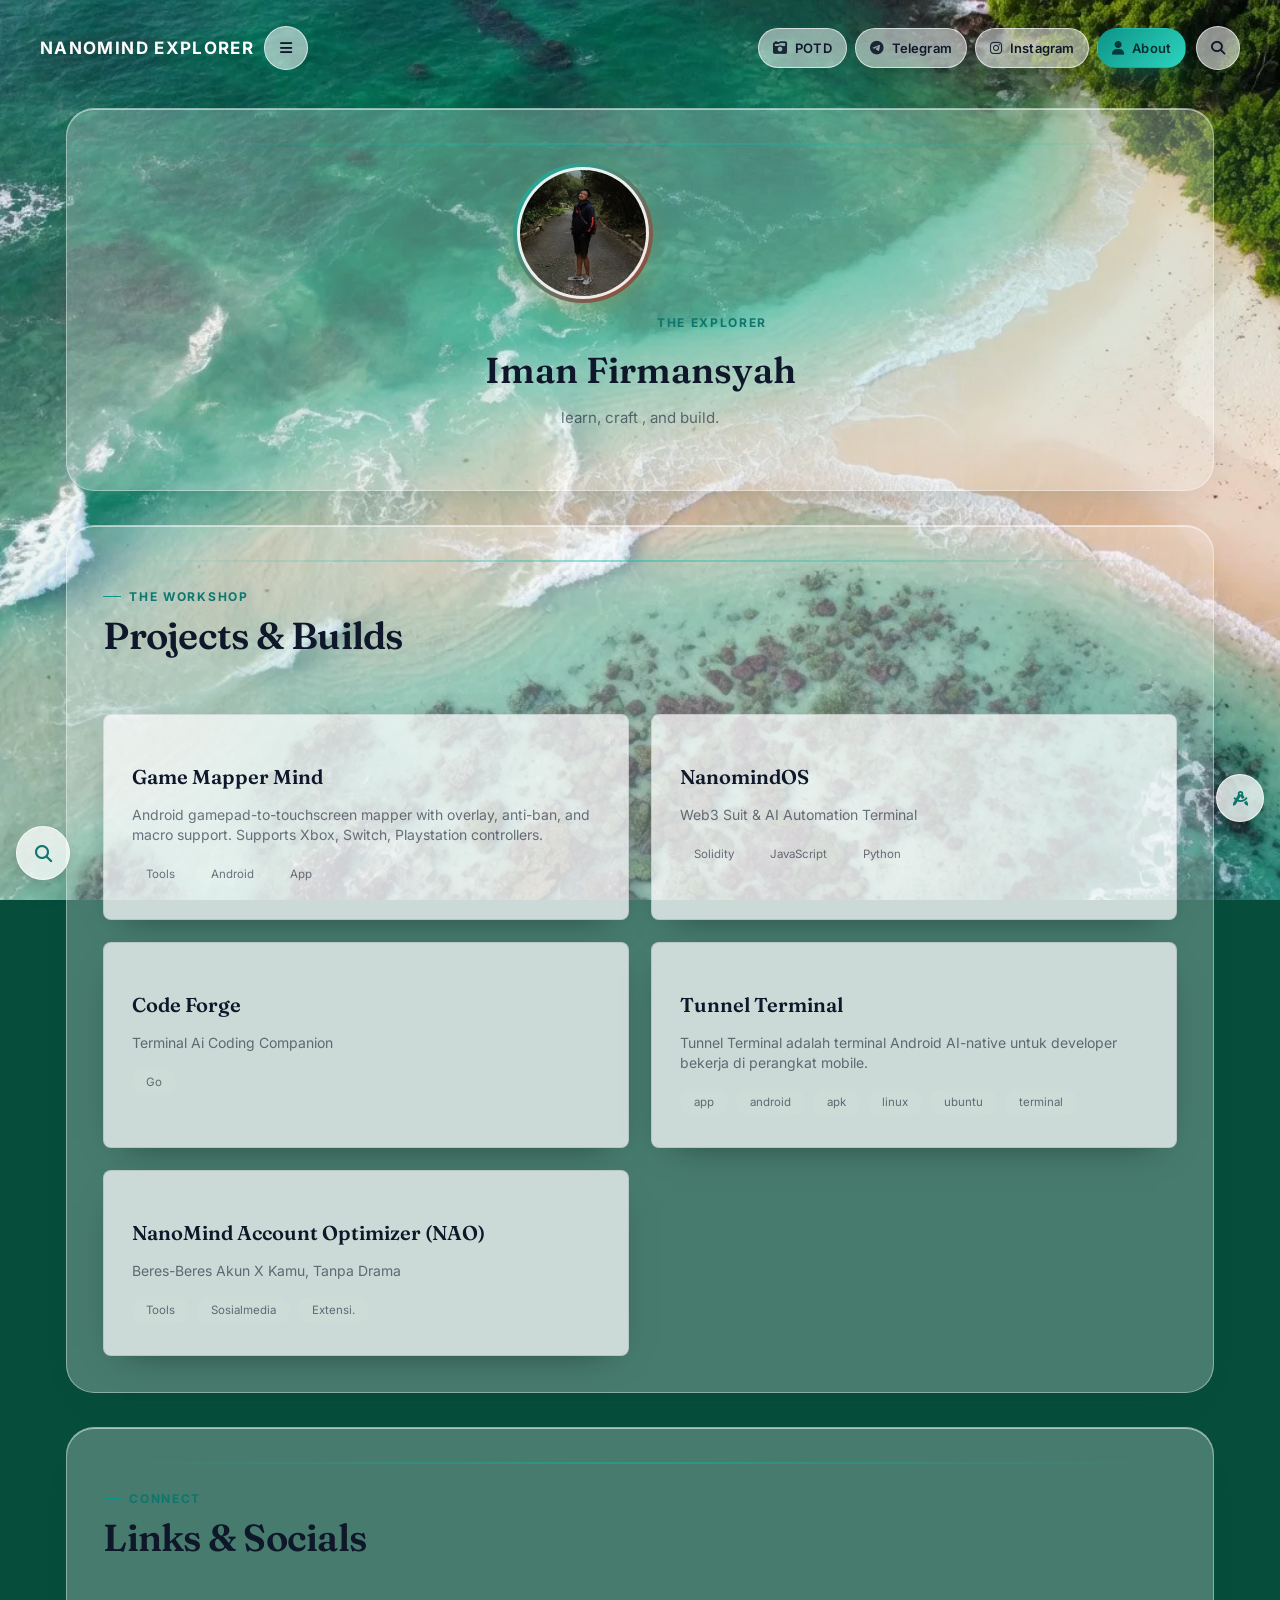
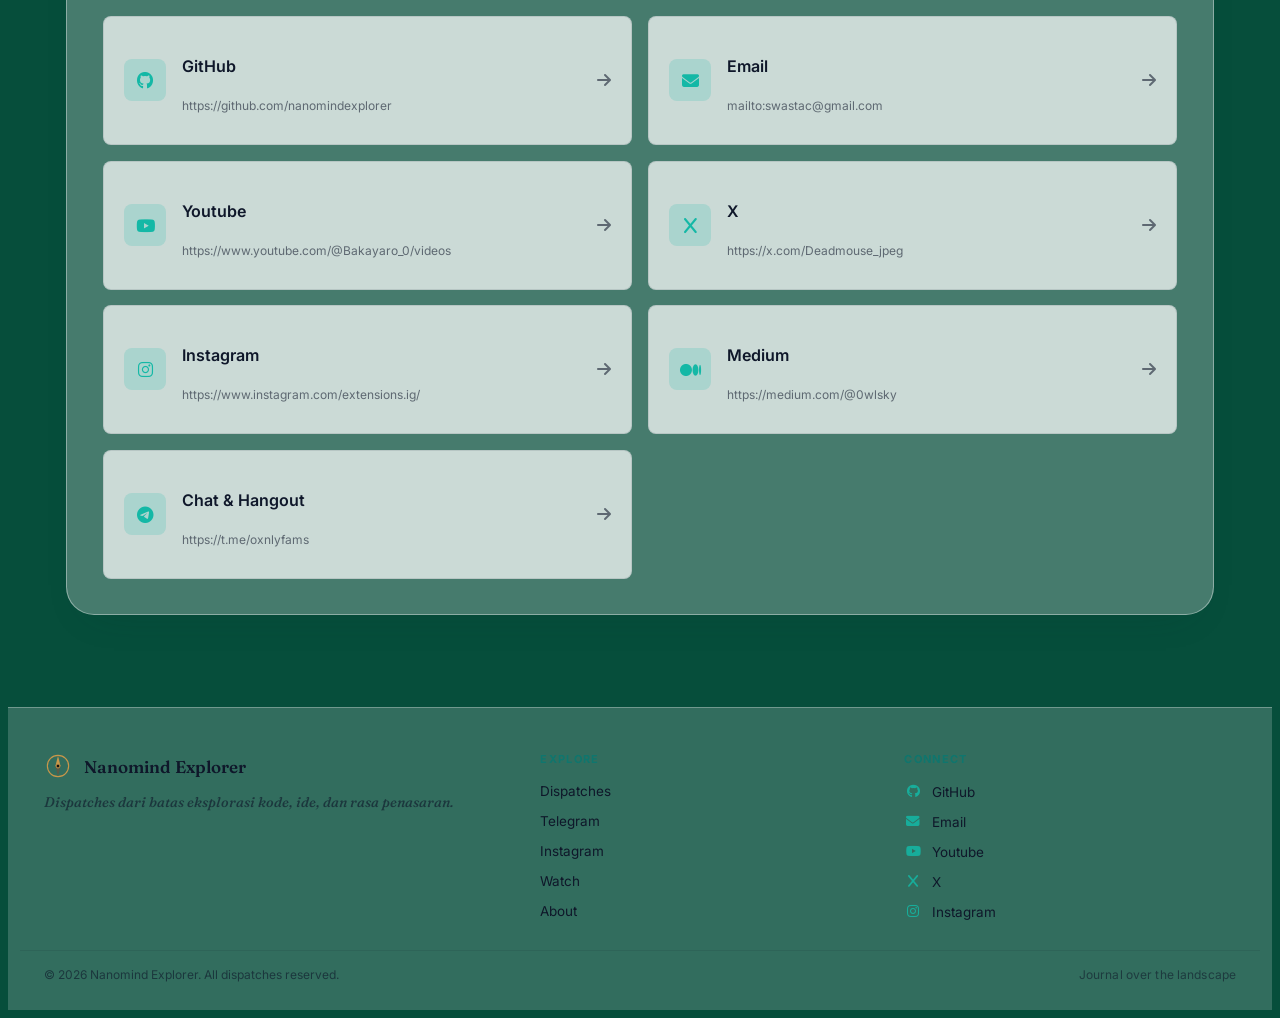
==== commit 902019db: "feat: labeled nav pills for POTD, Telegram, Instagram, About Replace icon-only circles with icon + t" ====
--- a/about.html
+++ b/about.html
@@ -48,7 +48,7 @@
     <link rel="stylesheet" href="https://cdnjs.cloudflare.com/ajax/libs/font-awesome/6.4.0/css/all.min.css">
     <link rel="preload" href="fonts/inter-400.woff2" as="font" type="font/woff2" crossorigin>
     <link rel="preload" href="fonts/fraunces-600.woff2" as="font" type="font/woff2" crossorigin>
-    <link rel="stylesheet" href="style.css?v=40">
+    <link rel="stylesheet" href="style.css?v=43">
     <meta http-equiv="Cache-Control" content="no-cache, no-store, must-revalidate">
     <meta http-equiv="Pragma" content="no-cache">
     <meta http-equiv="Expires" content="0">
@@ -115,6 +115,6 @@
 
     <div id="modalsPlaceholder"></div>
 
-    <script src="script.js?v=40"></script>
+    <script src="script.js?v=43"></script>
 </body>
 </html>
--- a/style.css
+++ b/style.css
@@ -3862,30 +3862,46 @@
     gap: 10px !important;
 }
 body.theme-wanderlust .wl-nav-circles {
-    display: flex;
+    display: flex !important;
     align-items: center;
-    gap: 10px;
+    gap: 8px;
+    flex-wrap: wrap;
+    justify-content: flex-end;
 }
 body.theme-wanderlust .wl-nav-circle {
-    width: 44px;
-    height: 44px;
-    border-radius: 50%;
+    width: auto;
+    height: auto;
+    min-height: 40px;
+    padding: 8px 14px;
+    border-radius: 999px;
     display: inline-flex;
     align-items: center;
     justify-content: center;
-    background: rgba(255, 255, 255, 0.55);
-    border: 1px solid rgba(255, 255, 255, 0.65);
+    gap: 8px;
+    background: rgba(255, 255, 255, 0.5);
+    border: 1px solid rgba(255, 255, 255, 0.62);
     color: #0f172a;
-    font-size: 15px;
+    font-size: 13px;
+    font-family: 'Inter', sans-serif;
+    font-weight: 600;
+    letter-spacing: 0.01em;
     text-decoration: none;
     backdrop-filter: none;
     -webkit-backdrop-filter: none;
-    box-shadow: 0 10px 24px -14px rgba(4, 47, 46, 0.35);
+    box-shadow: 0 10px 24px -14px rgba(4, 47, 46, 0.3);
     transition: transform 0.2s, background 0.2s;
+    white-space: nowrap;
+}
+body.theme-wanderlust .wl-nav-circle i {
+    font-size: 14px;
+    opacity: 0.9;
+}
+body.theme-wanderlust .wl-nav-circle span {
+    line-height: 1;
 }
 body.theme-wanderlust .wl-nav-circle:hover {
     transform: translateY(-2px);
-    background: rgba(255, 255, 255, 0.85);
+    background: rgba(255, 255, 255, 0.82);
 }
 body.theme-wanderlust .wl-nav-circle.active {
     background: linear-gradient(135deg, #0d9488, #2dd4bf);
@@ -4039,84 +4055,88 @@
 }
 
 /* Paradise card — RIGHT ~44% width, tall from under-search to bottom */
+/* Hero dispatch — fully transparent; only title + copy float on water */
 body.theme-wanderlust .wl-paradise-card {
     position: absolute;
-    top: 150px;          /* clears search */
-    right: 48px;         /* room for dots */
+    top: 150px;
+    right: 48px;
     bottom: 36px;
-    width: clamp(320px, 42vw, 480px);
+    width: clamp(340px, 44vw, 560px);
     z-index: 3;
     display: flex;
     flex-direction: column;
     justify-content: flex-end;
-    border-radius: 32px;
-    overflow: hidden;
+    border-radius: 0;
+    overflow: visible;
     text-decoration: none;
     color: #fff;
-    box-shadow: 0 32px 72px -28px rgba(4, 47, 46, 0.6);
-    border: 1px solid rgba(255, 255, 255, 0.28);
+    background: transparent !important;
+    border: none !important;
+    box-shadow: none !important;
+    backdrop-filter: none !important;
+    -webkit-backdrop-filter: none !important;
     transition: transform 0.35s cubic-bezier(0.16,1,0.3,1);
 }
-body.theme-wanderlust .wl-paradise-card:hover { transform: translateY(-4px); }
-body.theme-wanderlust .wl-paradise-media {
-    position: absolute;
-    inset: 0;
-    z-index: 0;
-}
-body.theme-wanderlust .wl-paradise-media img {
-    width: 100%;
-    height: 100%;
-    object-fit: cover;
-    display: block;
-}
-body.theme-wanderlust .wl-paradise-scrim {
-    position: absolute;
-    inset: 0;
-    background: linear-gradient(to top,
-        rgba(4, 47, 46, 0.92) 0%,
-        rgba(4, 47, 46, 0.45) 38%,
-        rgba(4, 47, 46, 0.05) 100%);
-}
+body.theme-wanderlust .wl-paradise-card:hover {
+    transform: translateY(-3px);
+    background: transparent !important;
+}
+body.theme-wanderlust .wl-paradise-media { display: none !important; }
+body.theme-wanderlust .wl-paradise-scrim { display: none !important; }
 body.theme-wanderlust .wl-paradise-body {
     position: relative;
     z-index: 1;
-    padding: 28px 28px 32px;
+    padding: 24px 12px 28px 8px;
+    display: flex;
+    flex-direction: column;
+    justify-content: flex-end;
+    height: 100%;
+    box-sizing: border-box;
+    background: transparent !important;
 }
 body.theme-wanderlust .wl-chip {
     display: inline-flex;
     align-items: center;
     gap: 6px;
-    padding: 7px 14px;
-    border-radius: 999px;
+    align-self: flex-start;
+    padding: 0;
+    border-radius: 0;
     font-family: 'Inter', sans-serif;
-    font-size: 11px;
+    font-size: 12px;
     font-weight: 700;
-    letter-spacing: 0.06em;
+    letter-spacing: 0.1em;
     text-transform: uppercase;
-    background: rgba(255, 255, 255, 0.28);
-    border: 1px solid rgba(255, 255, 255, 0.4);
+    background: transparent !important;
+    border: none !important;
+    color: rgba(255, 255, 255, 0.85);
+    text-shadow: 0 2px 12px rgba(4, 47, 46, 0.55);
     backdrop-filter: none;
     -webkit-backdrop-filter: none;
     margin-bottom: 14px;
 }
 body.theme-wanderlust .wl-paradise-body h1 {
     font-family: 'Fraunces', Georgia, serif;
-    font-weight: 600;
-    font-size: clamp(1.65rem, 2.6vw, 2.45rem);
-    line-height: 1.1;
-    letter-spacing: -0.02em;
-    margin: 0 0 10px;
+    font-weight: 650;
+    font-size: clamp(2.35rem, 4.2vw, 3.75rem);
+    line-height: 1.05;
+    letter-spacing: -0.03em;
+    margin: 0 0 16px;
     text-wrap: balance;
+    color: #fff;
+    text-shadow:
+        0 2px 24px rgba(4, 47, 46, 0.55),
+        0 1px 2px rgba(4, 47, 46, 0.4);
 }
 body.theme-wanderlust .wl-paradise-body p {
     font-family: 'Inter', sans-serif;
     font-style: normal;
-    font-size: 0.92rem;
-    line-height: 1.5;
-    opacity: 0.88;
-    margin: 0 0 12px;
+    font-size: 1.05rem;
+    line-height: 1.55;
+    color: rgba(255, 255, 255, 0.88);
+    text-shadow: 0 1px 14px rgba(4, 47, 46, 0.5);
+    margin: 0 0 18px;
     display: -webkit-box;
-    -webkit-line-clamp: 3;
+    -webkit-line-clamp: 4;
     -webkit-box-orient: vertical;
     overflow: hidden;
 }
@@ -4125,8 +4145,9 @@
     flex-wrap: wrap;
     gap: 8px;
     font-family: 'Inter', sans-serif;
-    font-size: 12px;
-    opacity: 0.8;
+    font-size: 13px;
+    color: rgba(255, 255, 255, 0.78);
+    text-shadow: 0 1px 10px rgba(4, 47, 46, 0.45);
 }
 
 /* CTA "Let's Travel!" — bottom-LEFT glass, ~300–340px */
@@ -4532,7 +4553,7 @@
     padding: 26px 40px 12px !important;
 }
 body.theme-wanderlust .wl-paradise-card {
-    width: clamp(400px, 40vw, 520px) !important;
+    width: clamp(420px, 46vw, 600px) !important;
     right: 56px !important;
     top: 156px !important;
     bottom: 44px !important;
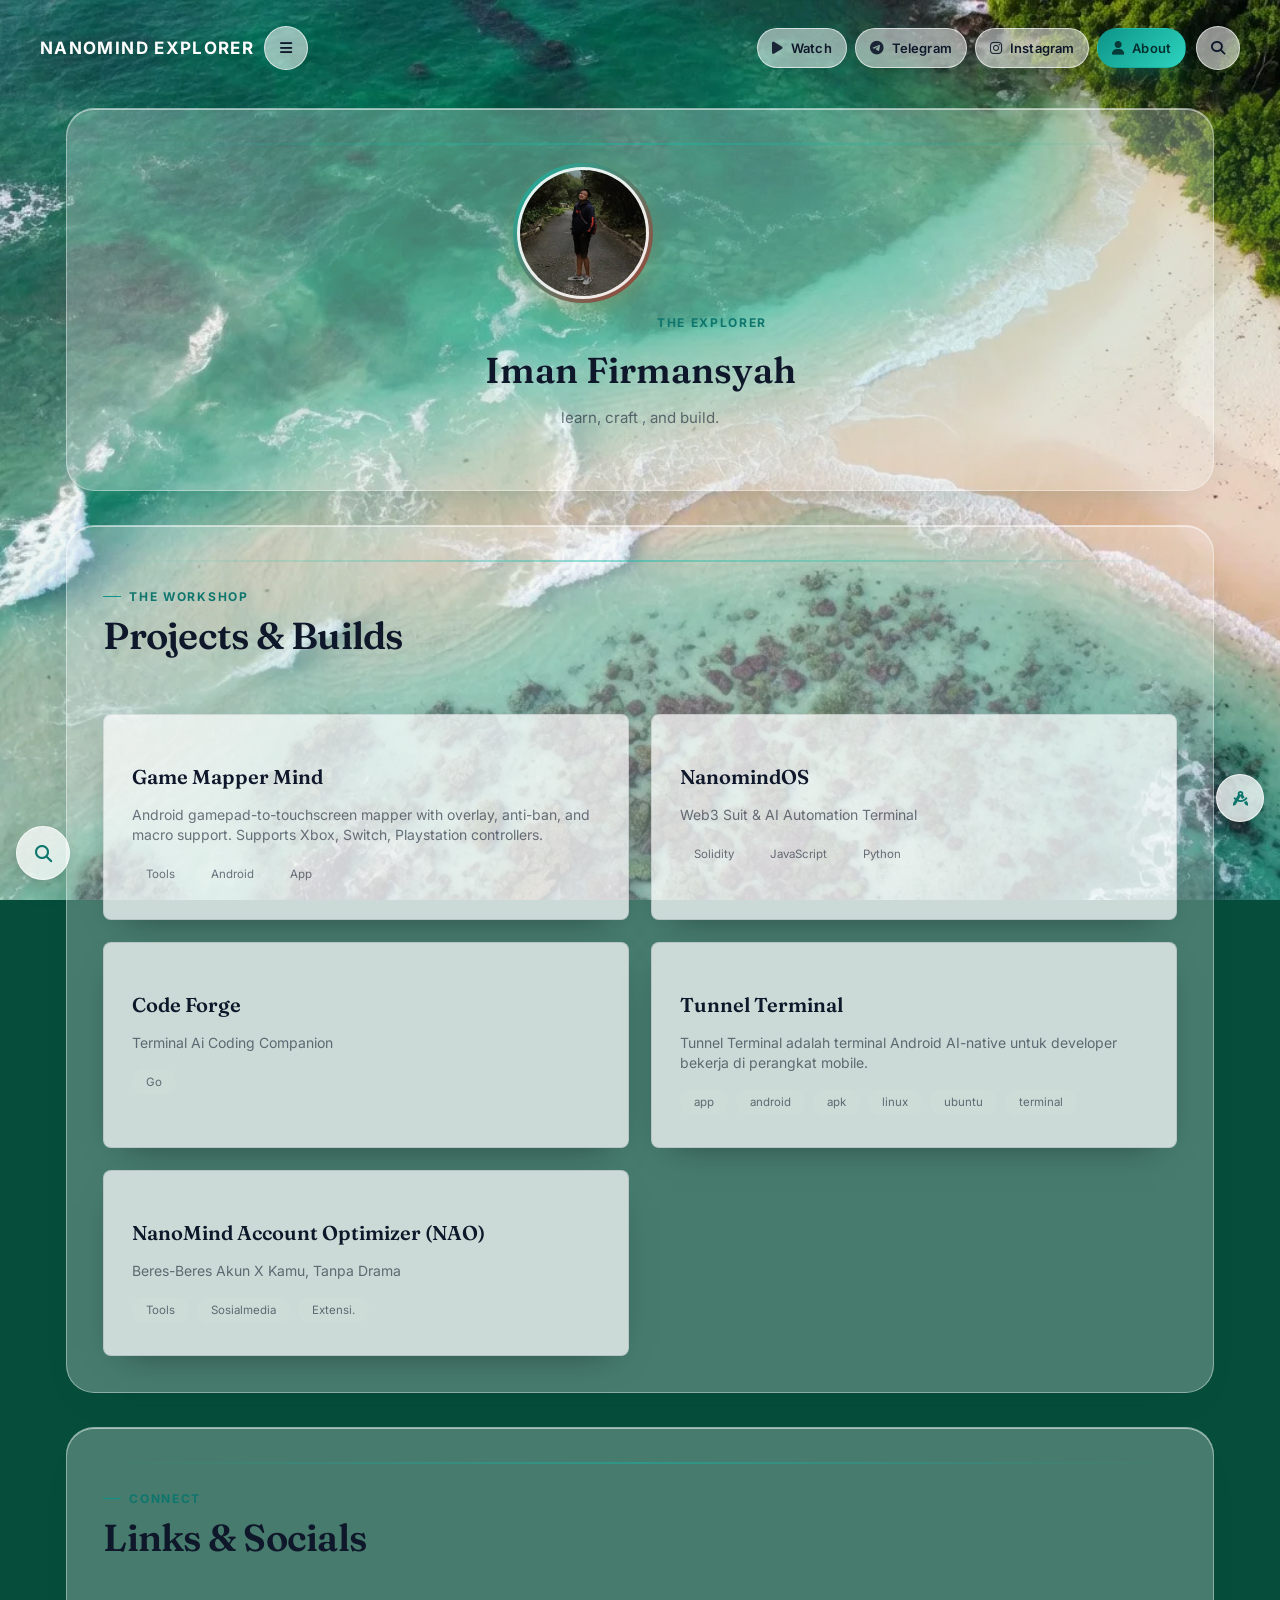
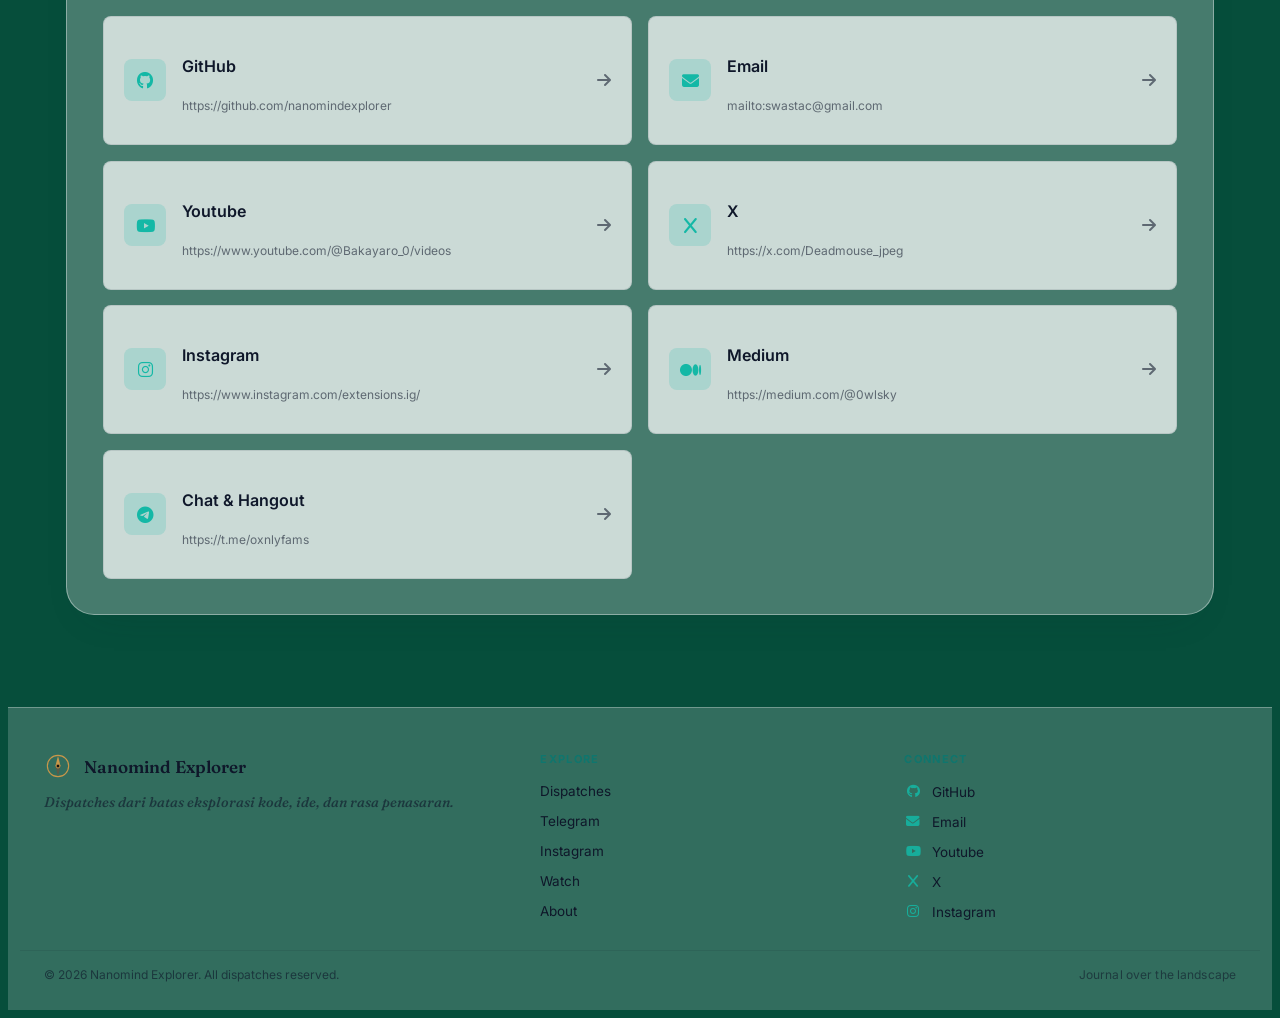
==== commit 3945f9f5: "feat: replace POTD nav label with Watch" ====
--- a/about.html
+++ b/about.html
@@ -48,7 +48,7 @@
     <link rel="stylesheet" href="https://cdnjs.cloudflare.com/ajax/libs/font-awesome/6.4.0/css/all.min.css">
     <link rel="preload" href="fonts/inter-400.woff2" as="font" type="font/woff2" crossorigin>
     <link rel="preload" href="fonts/fraunces-600.woff2" as="font" type="font/woff2" crossorigin>
-    <link rel="stylesheet" href="style.css?v=43">
+    <link rel="stylesheet" href="style.css?v=44">
     <meta http-equiv="Cache-Control" content="no-cache, no-store, must-revalidate">
     <meta http-equiv="Pragma" content="no-cache">
     <meta http-equiv="Expires" content="0">
@@ -115,6 +115,6 @@
 
     <div id="modalsPlaceholder"></div>
 
-    <script src="script.js?v=43"></script>
+    <script src="script.js?v=44"></script>
 </body>
 </html>
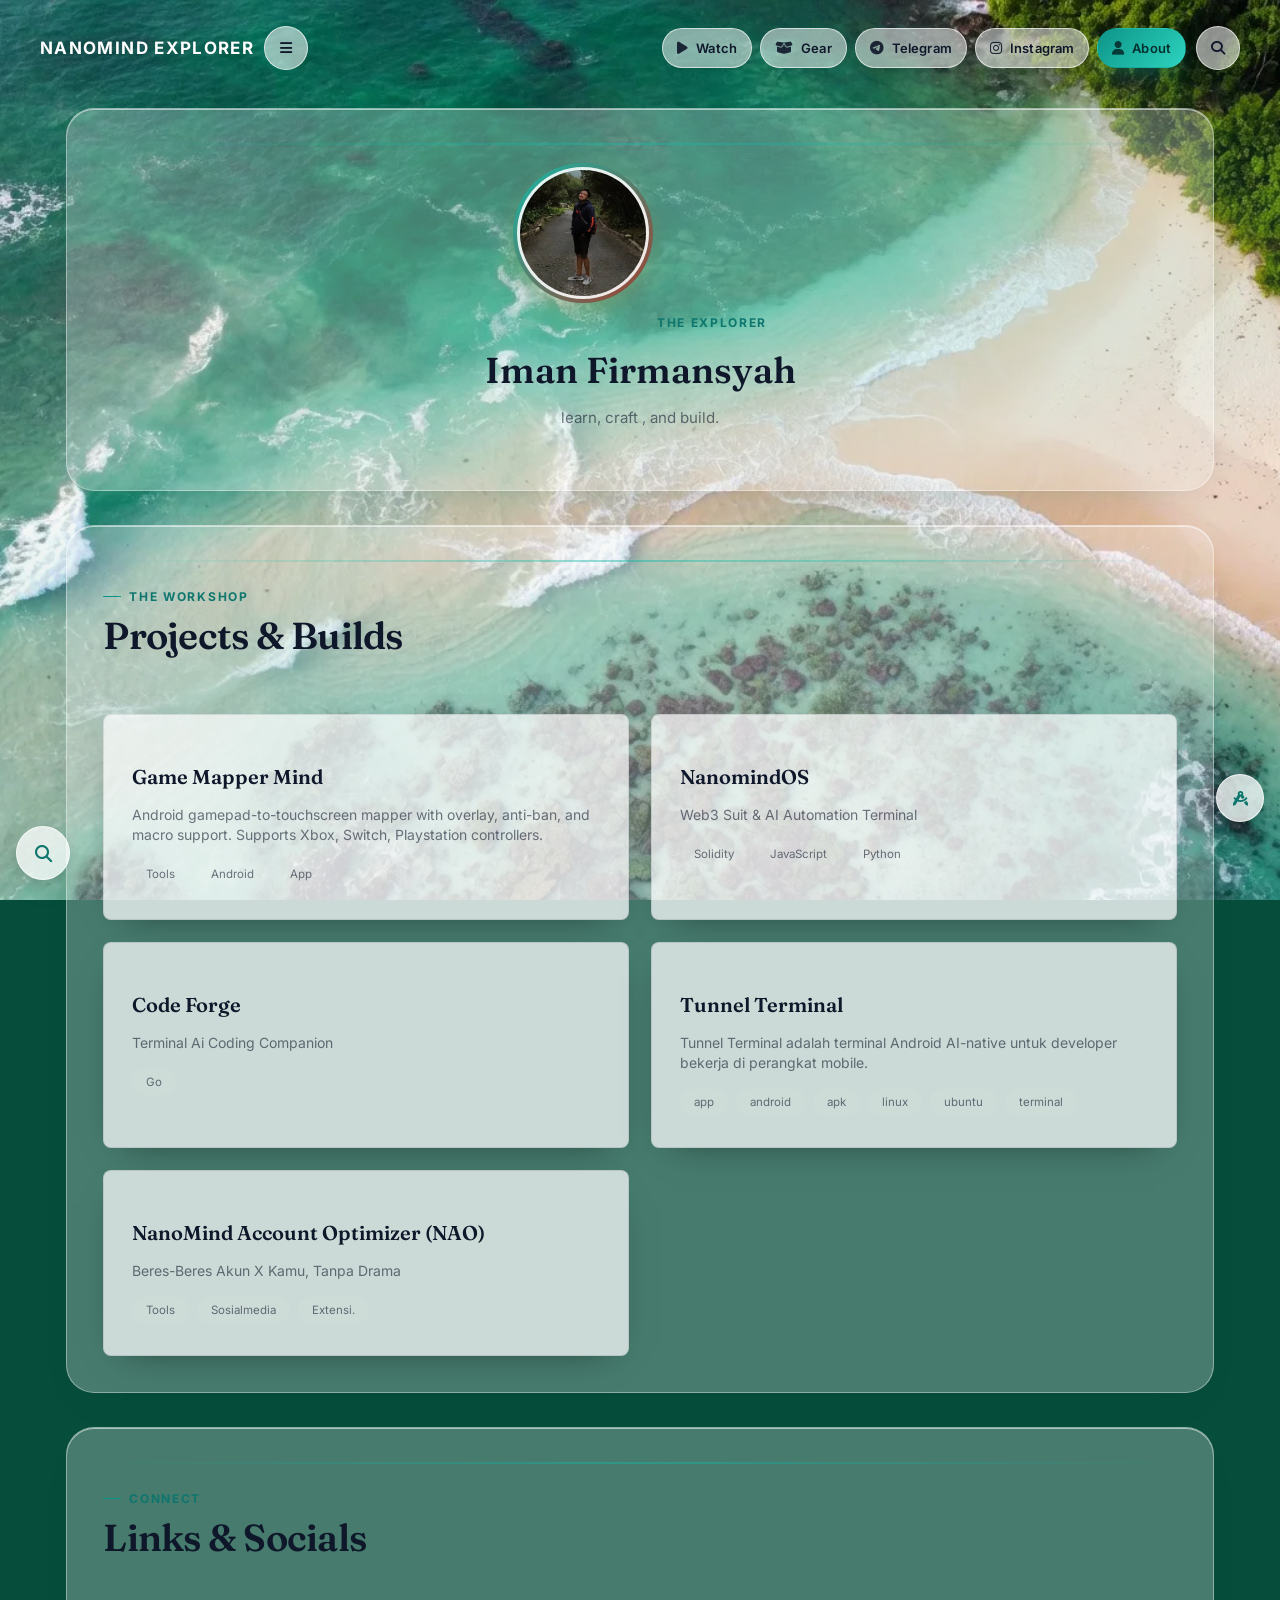
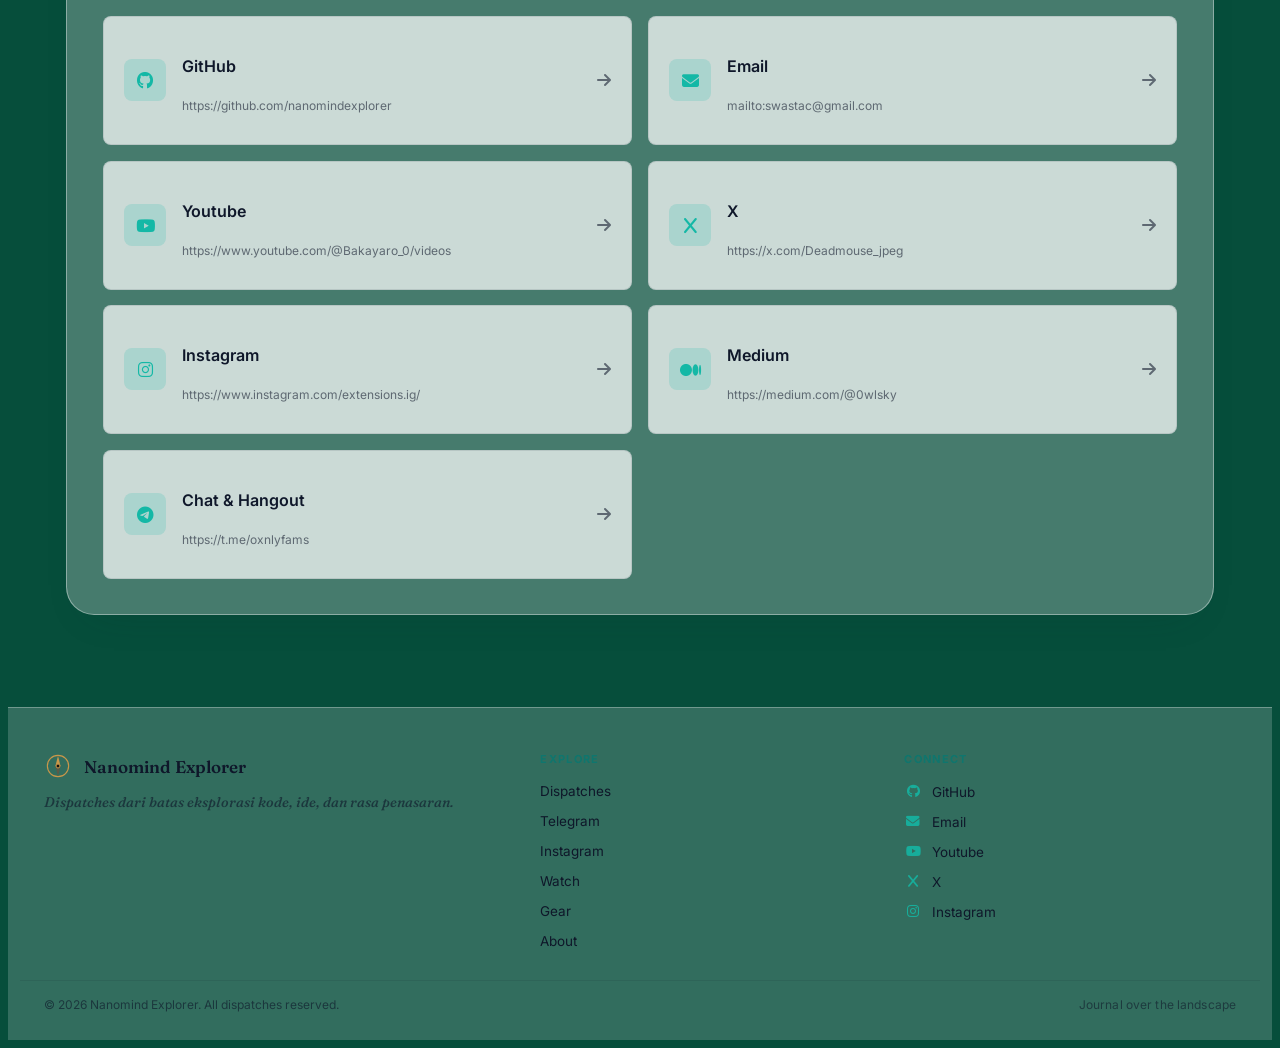
==== commit 0ee5417e: "feat: add Gear page for affiliate equipment links New gear.html with filterable cards, admin CRUD (t" ====
--- a/about.html
+++ b/about.html
@@ -48,7 +48,7 @@
     <link rel="stylesheet" href="https://cdnjs.cloudflare.com/ajax/libs/font-awesome/6.4.0/css/all.min.css">
     <link rel="preload" href="fonts/inter-400.woff2" as="font" type="font/woff2" crossorigin>
     <link rel="preload" href="fonts/fraunces-600.woff2" as="font" type="font/woff2" crossorigin>
-    <link rel="stylesheet" href="style.css?v=44">
+    <link rel="stylesheet" href="style.css?v=45">
     <meta http-equiv="Cache-Control" content="no-cache, no-store, must-revalidate">
     <meta http-equiv="Pragma" content="no-cache">
     <meta http-equiv="Expires" content="0">
@@ -115,6 +115,6 @@
 
     <div id="modalsPlaceholder"></div>
 
-    <script src="script.js?v=44"></script>
+    <script src="script.js?v=45"></script>
 </body>
 </html>
--- a/style.css
+++ b/style.css
@@ -4596,3 +4596,124 @@
     backdrop-filter: none !important;
     -webkit-backdrop-filter: none !important;
 }
+
+/* ===== Gear / affiliate equipment ===== */
+.gear-grid {
+    display: grid;
+    grid-template-columns: repeat(3, minmax(0, 1fr));
+    gap: 22px;
+}
+.gear-card {
+    position: relative;
+    display: flex;
+    flex-direction: column;
+    border-radius: 20px;
+    overflow: hidden;
+    background: rgba(255, 255, 255, 0.28);
+    border: 1px solid rgba(255, 255, 255, 0.42);
+    box-shadow: 0 16px 36px -24px rgba(4, 47, 46, 0.3);
+    min-height: 100%;
+}
+body.theme-wanderlust .gear-card {
+    background: rgba(255, 255, 255, 0.28) !important;
+    border-color: rgba(255, 255, 255, 0.42) !important;
+    backdrop-filter: none !important;
+}
+.gear-card-media {
+    aspect-ratio: 16 / 10;
+    background: rgba(4, 47, 46, 0.08);
+    display: flex;
+    align-items: center;
+    justify-content: center;
+    overflow: hidden;
+}
+.gear-card-media img {
+    width: 100%;
+    height: 100%;
+    object-fit: cover;
+    display: block;
+}
+.gear-card-icon {
+    width: 72px;
+    height: 72px;
+    border-radius: 50%;
+    display: flex;
+    align-items: center;
+    justify-content: center;
+    background: rgba(13, 148, 136, 0.12);
+    color: #0f766e;
+    font-size: 28px;
+}
+.gear-card-body {
+    padding: 18px 18px 20px;
+    display: flex;
+    flex-direction: column;
+    gap: 8px;
+    flex: 1;
+}
+.gear-card-cat {
+    align-self: flex-start;
+    font-family: 'Inter', sans-serif;
+    font-size: 11px;
+    font-weight: 700;
+    letter-spacing: 0.08em;
+    text-transform: uppercase;
+    color: #0f766e;
+}
+.gear-card-body h3 {
+    font-family: 'Fraunces', Georgia, serif;
+    font-size: 1.25rem;
+    line-height: 1.2;
+    color: #042f2e;
+    margin: 0;
+}
+.gear-card-body p {
+    font-family: 'Inter', sans-serif;
+    font-size: 13.5px;
+    line-height: 1.5;
+    color: rgba(15, 23, 42, 0.62);
+    margin: 0;
+    display: -webkit-box;
+    -webkit-line-clamp: 3;
+    -webkit-box-orient: vertical;
+    overflow: hidden;
+}
+.gear-card-meta {
+    display: flex;
+    flex-wrap: wrap;
+    gap: 10px;
+    align-items: center;
+    font-family: 'Inter', sans-serif;
+    font-size: 12px;
+    color: rgba(15, 23, 42, 0.55);
+    margin-top: auto;
+}
+.gear-aff-note {
+    padding: 3px 8px;
+    border-radius: 999px;
+    background: rgba(13, 148, 136, 0.12);
+    color: #0f766e;
+    font-weight: 600;
+}
+.gear-card-cta {
+    display: inline-flex;
+    align-items: center;
+    justify-content: center;
+    gap: 8px;
+    margin-top: 10px;
+    padding: 11px 16px;
+    border-radius: 999px;
+    background: #0d9488;
+    color: #fff !important;
+    font-family: 'Inter', sans-serif;
+    font-weight: 700;
+    font-size: 13px;
+    text-decoration: none;
+    transition: transform 0.2s, background 0.2s;
+}
+.gear-card-cta:hover {
+    background: #0f766e;
+    transform: translateY(-1px);
+}
+body.theme-wanderlust .gear-card-body h3 { color: #042f2e !important; }
+body.theme-wanderlust .gear-card-body p { color: rgba(15, 23, 42, 0.62) !important; }
